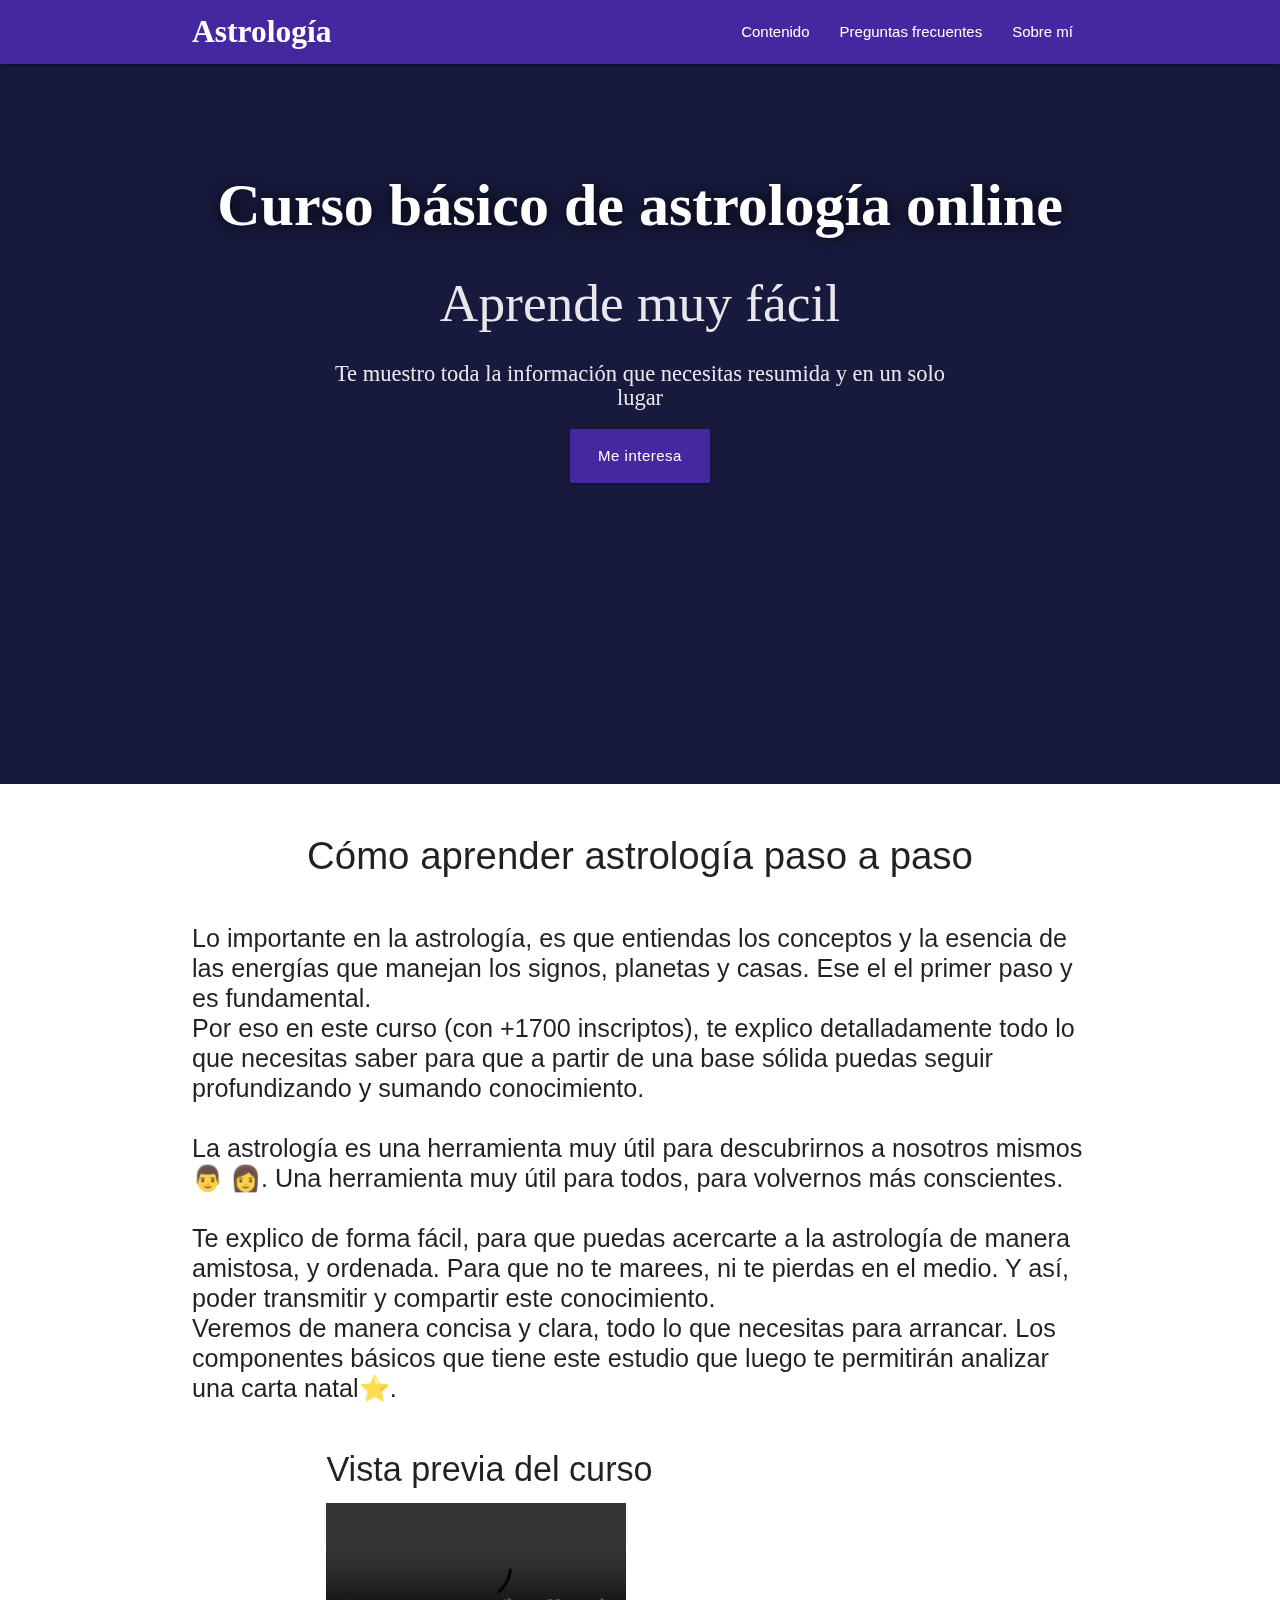
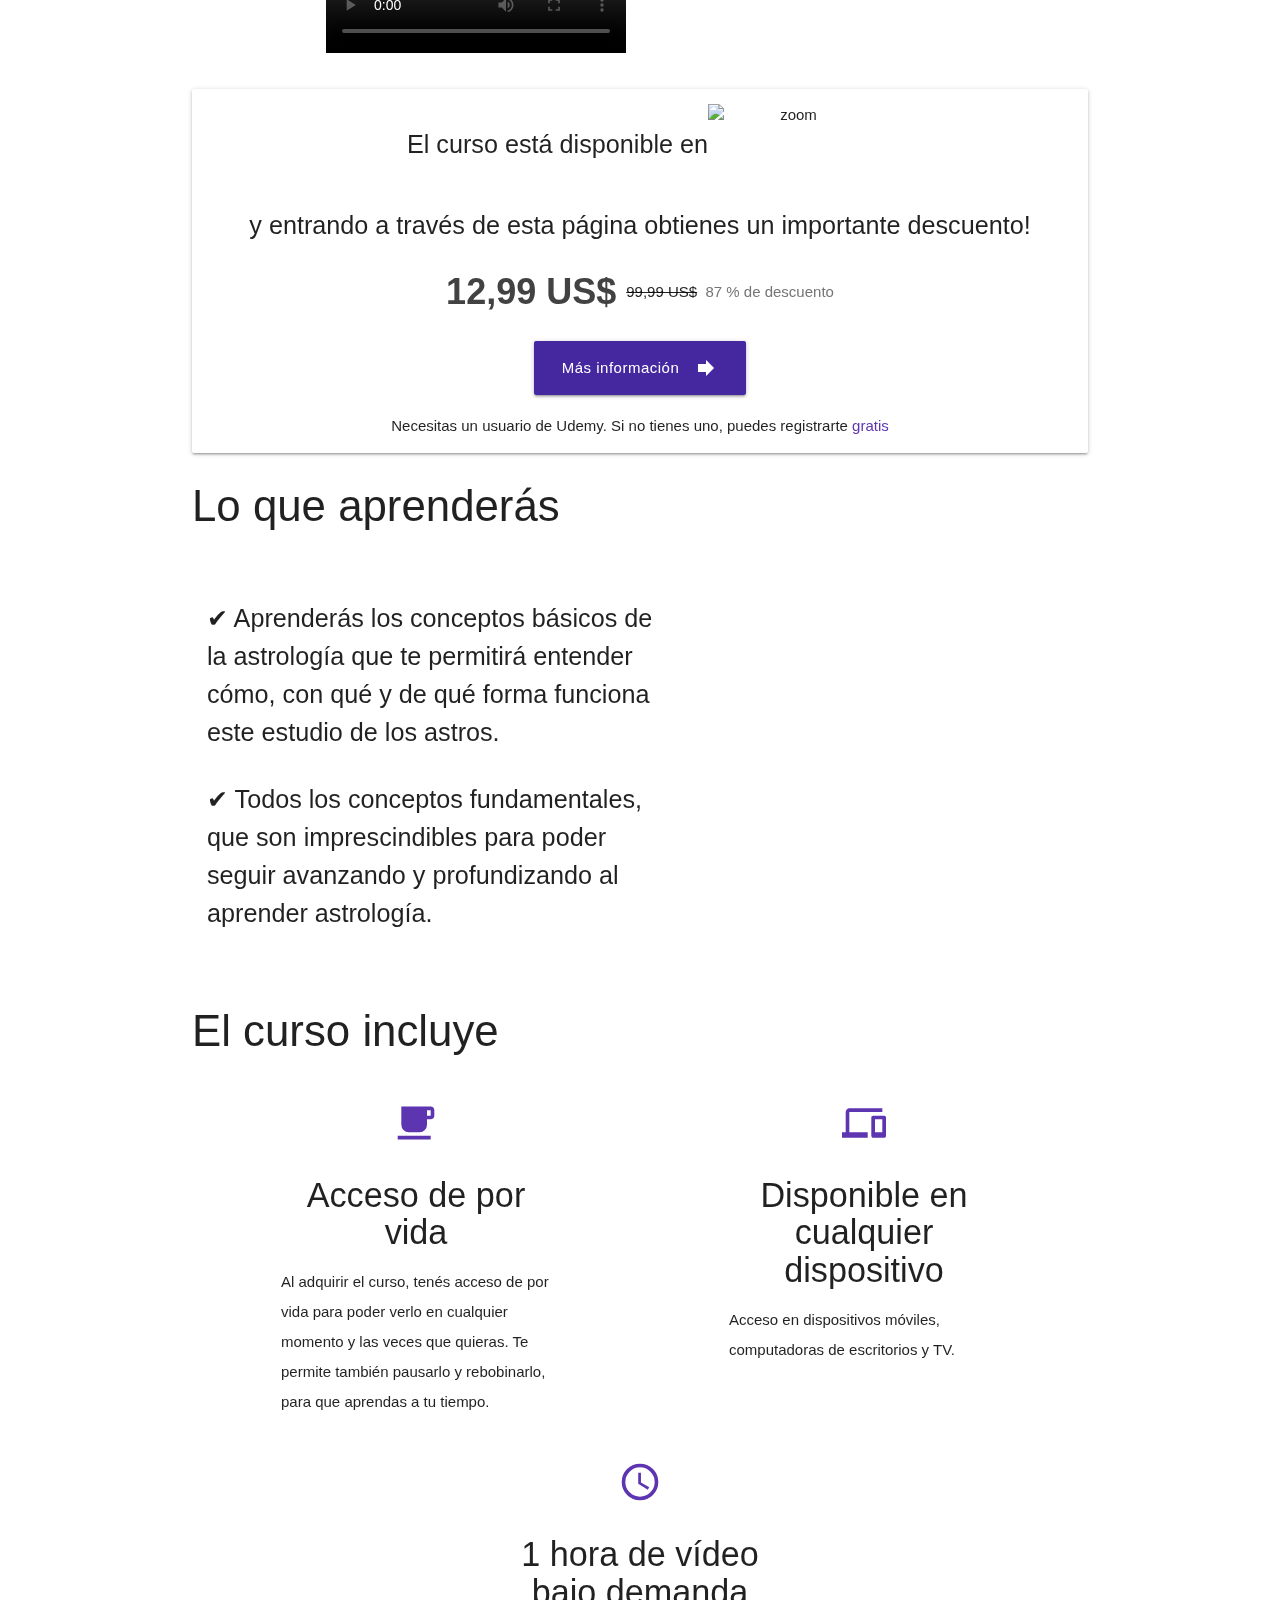
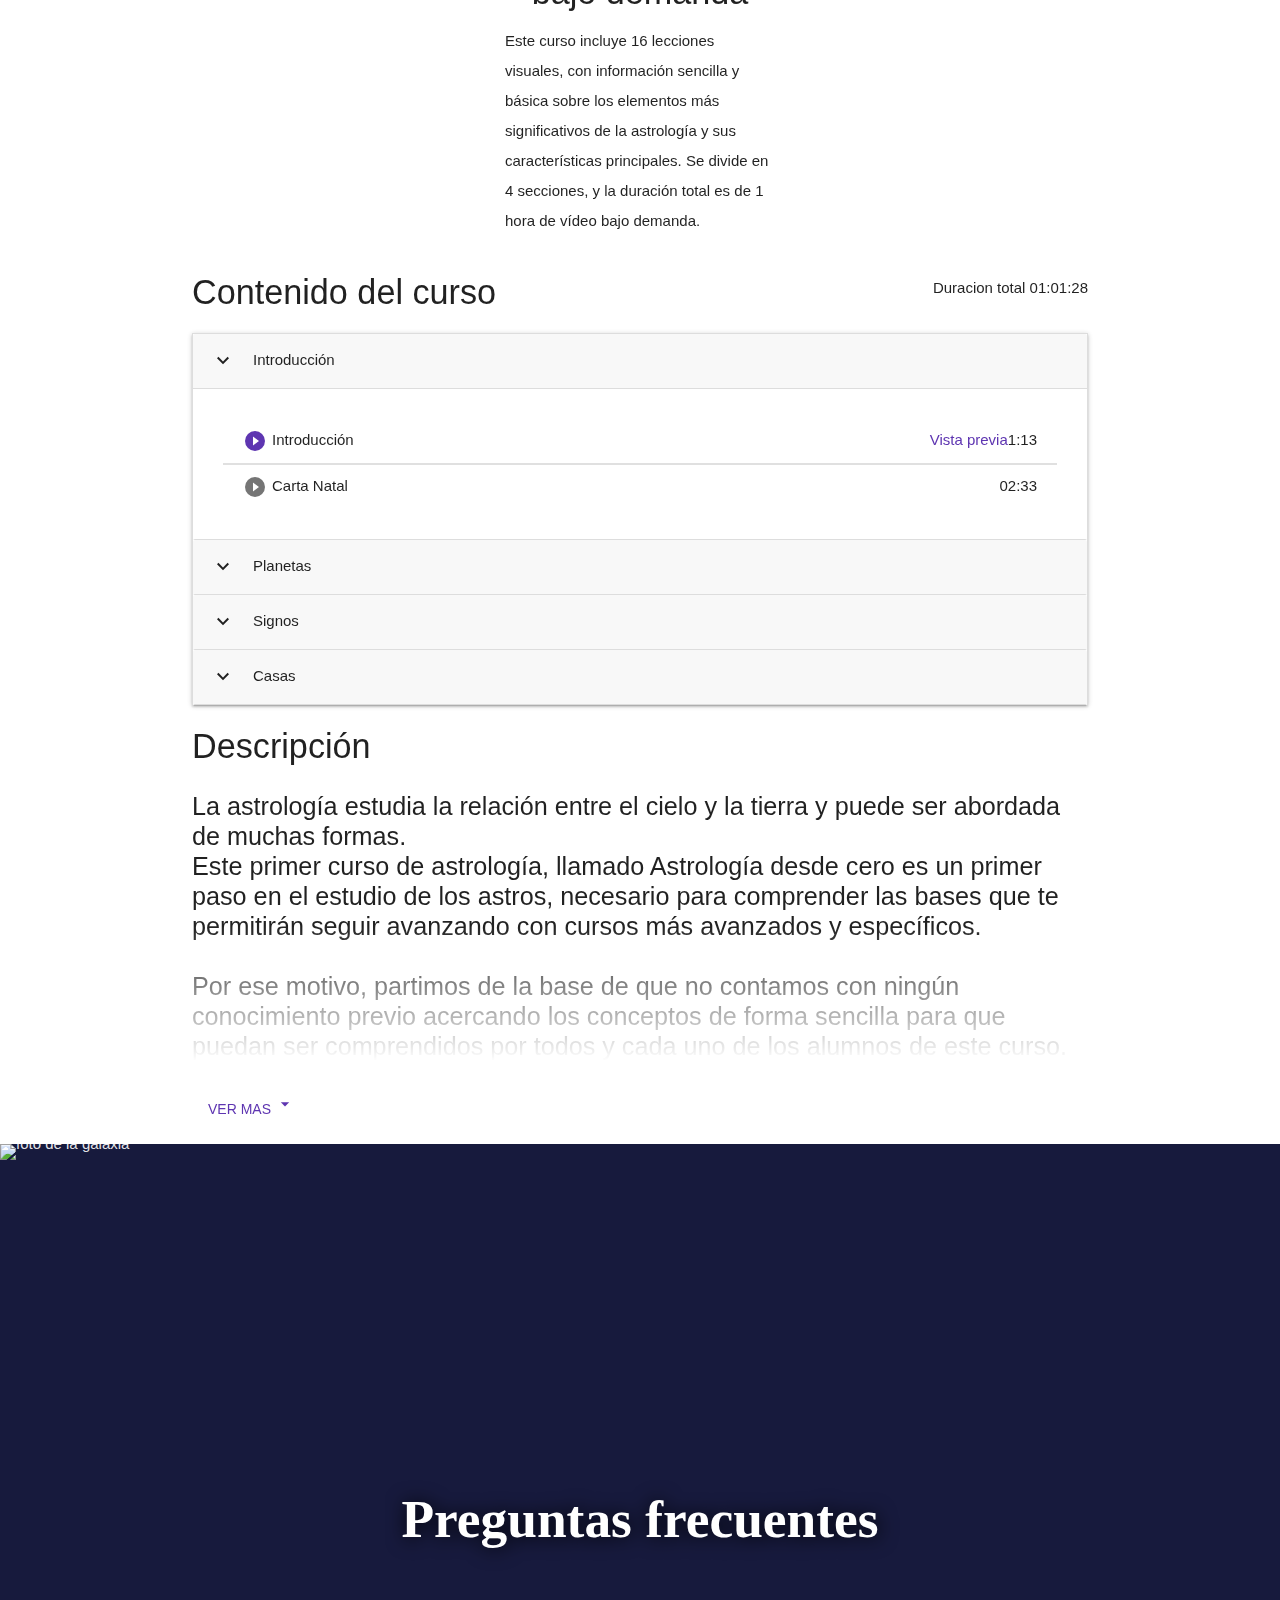
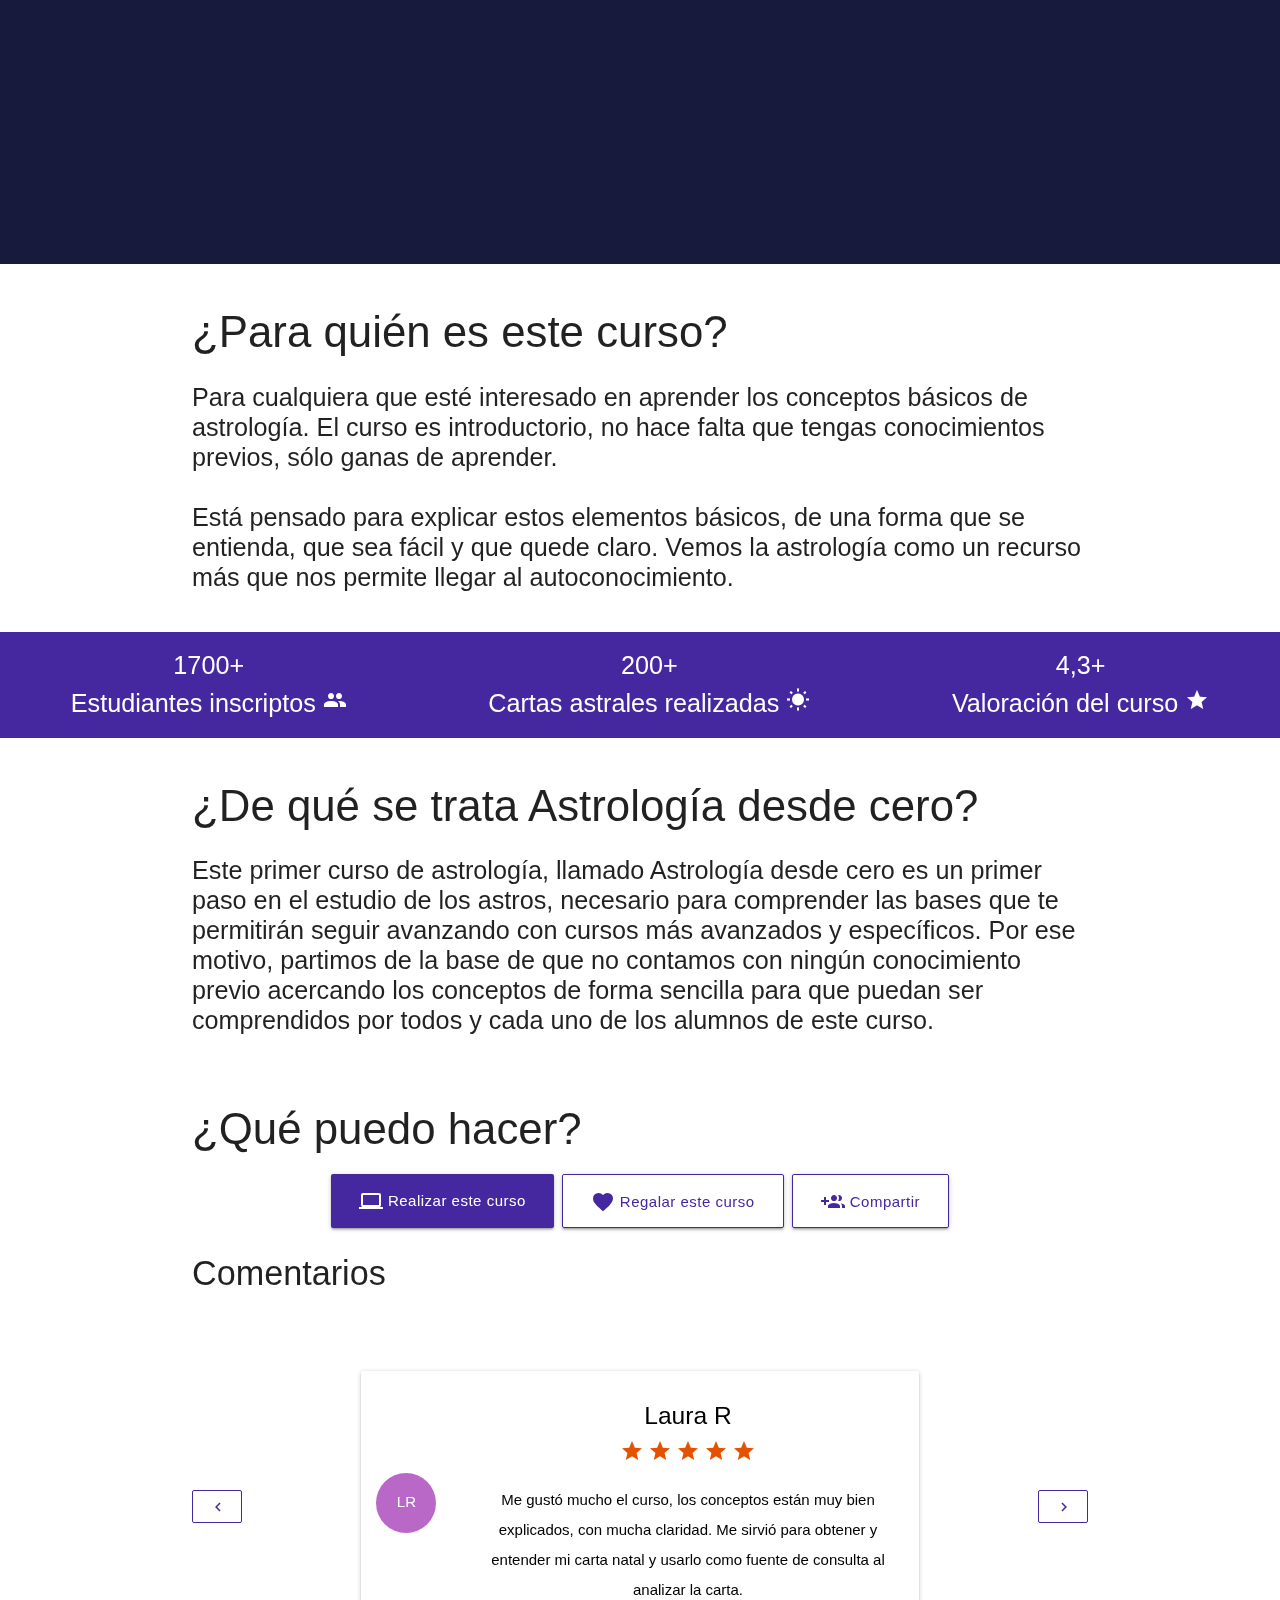
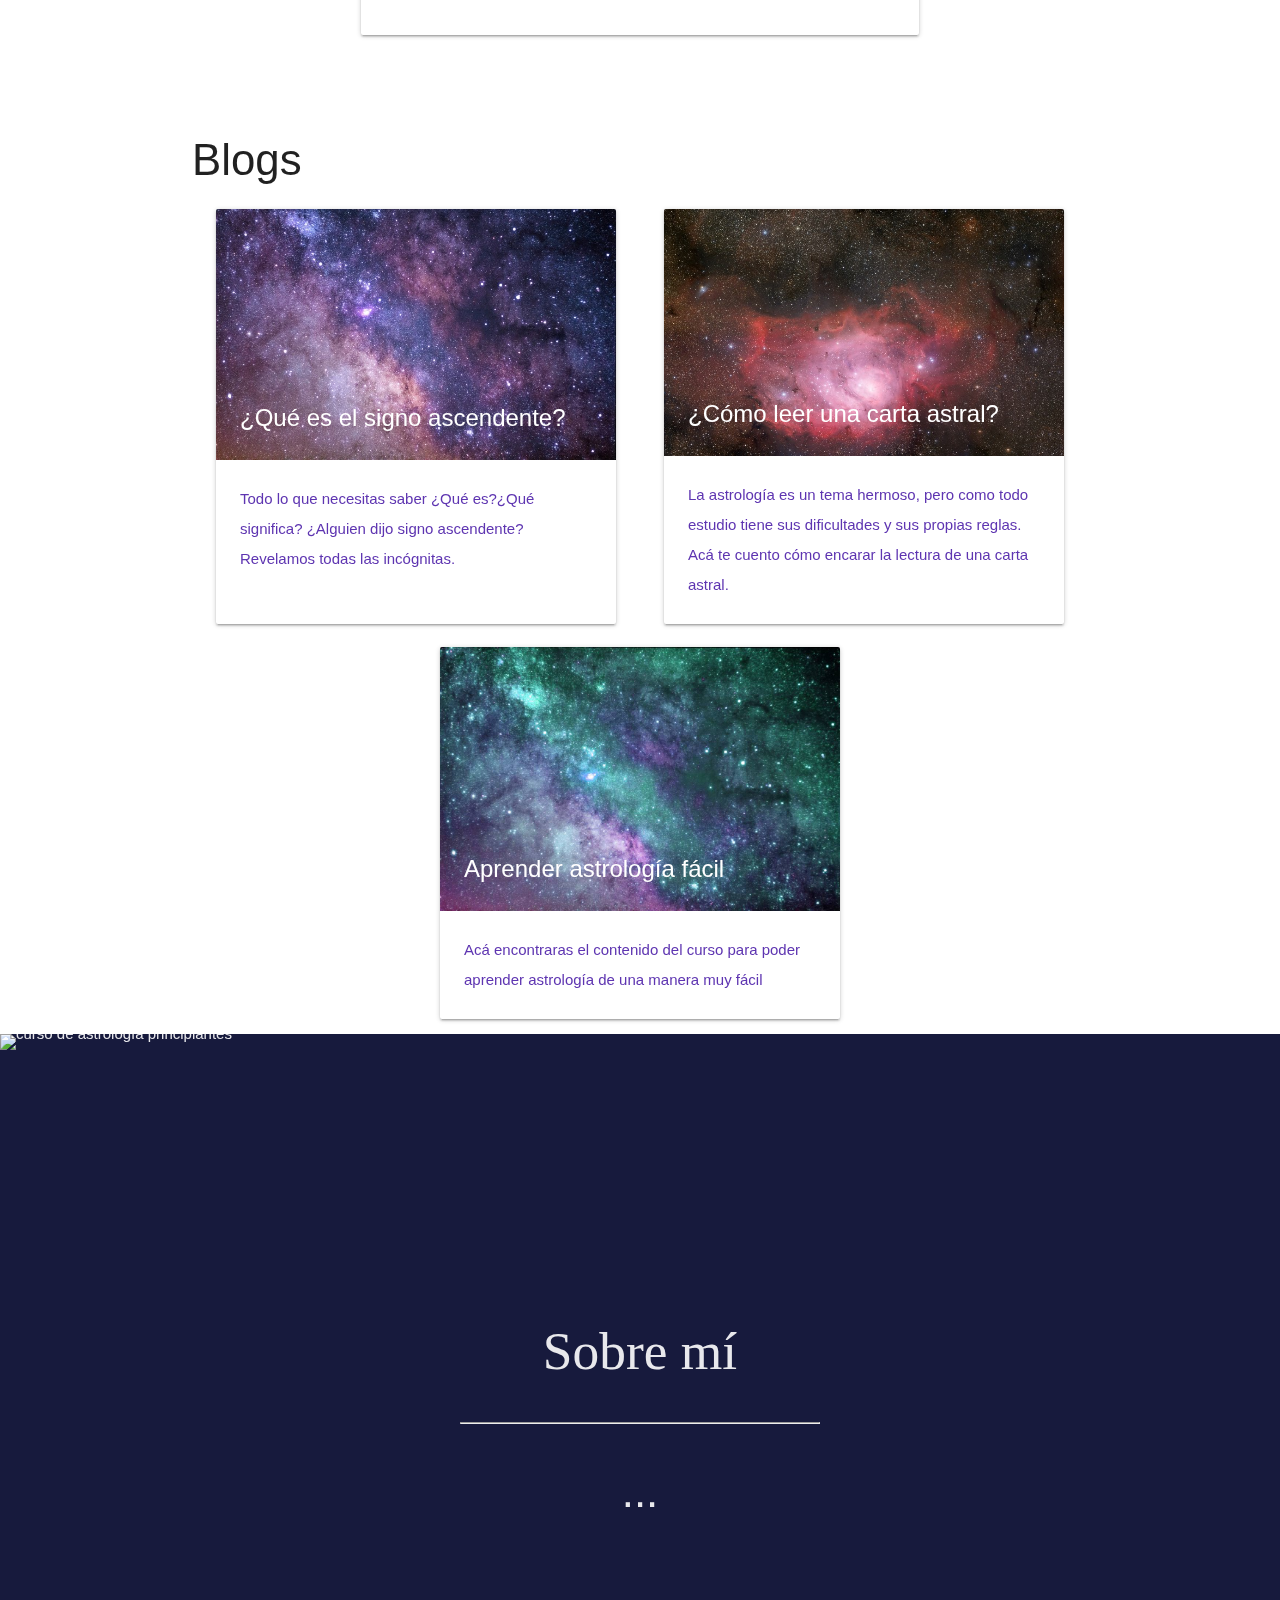
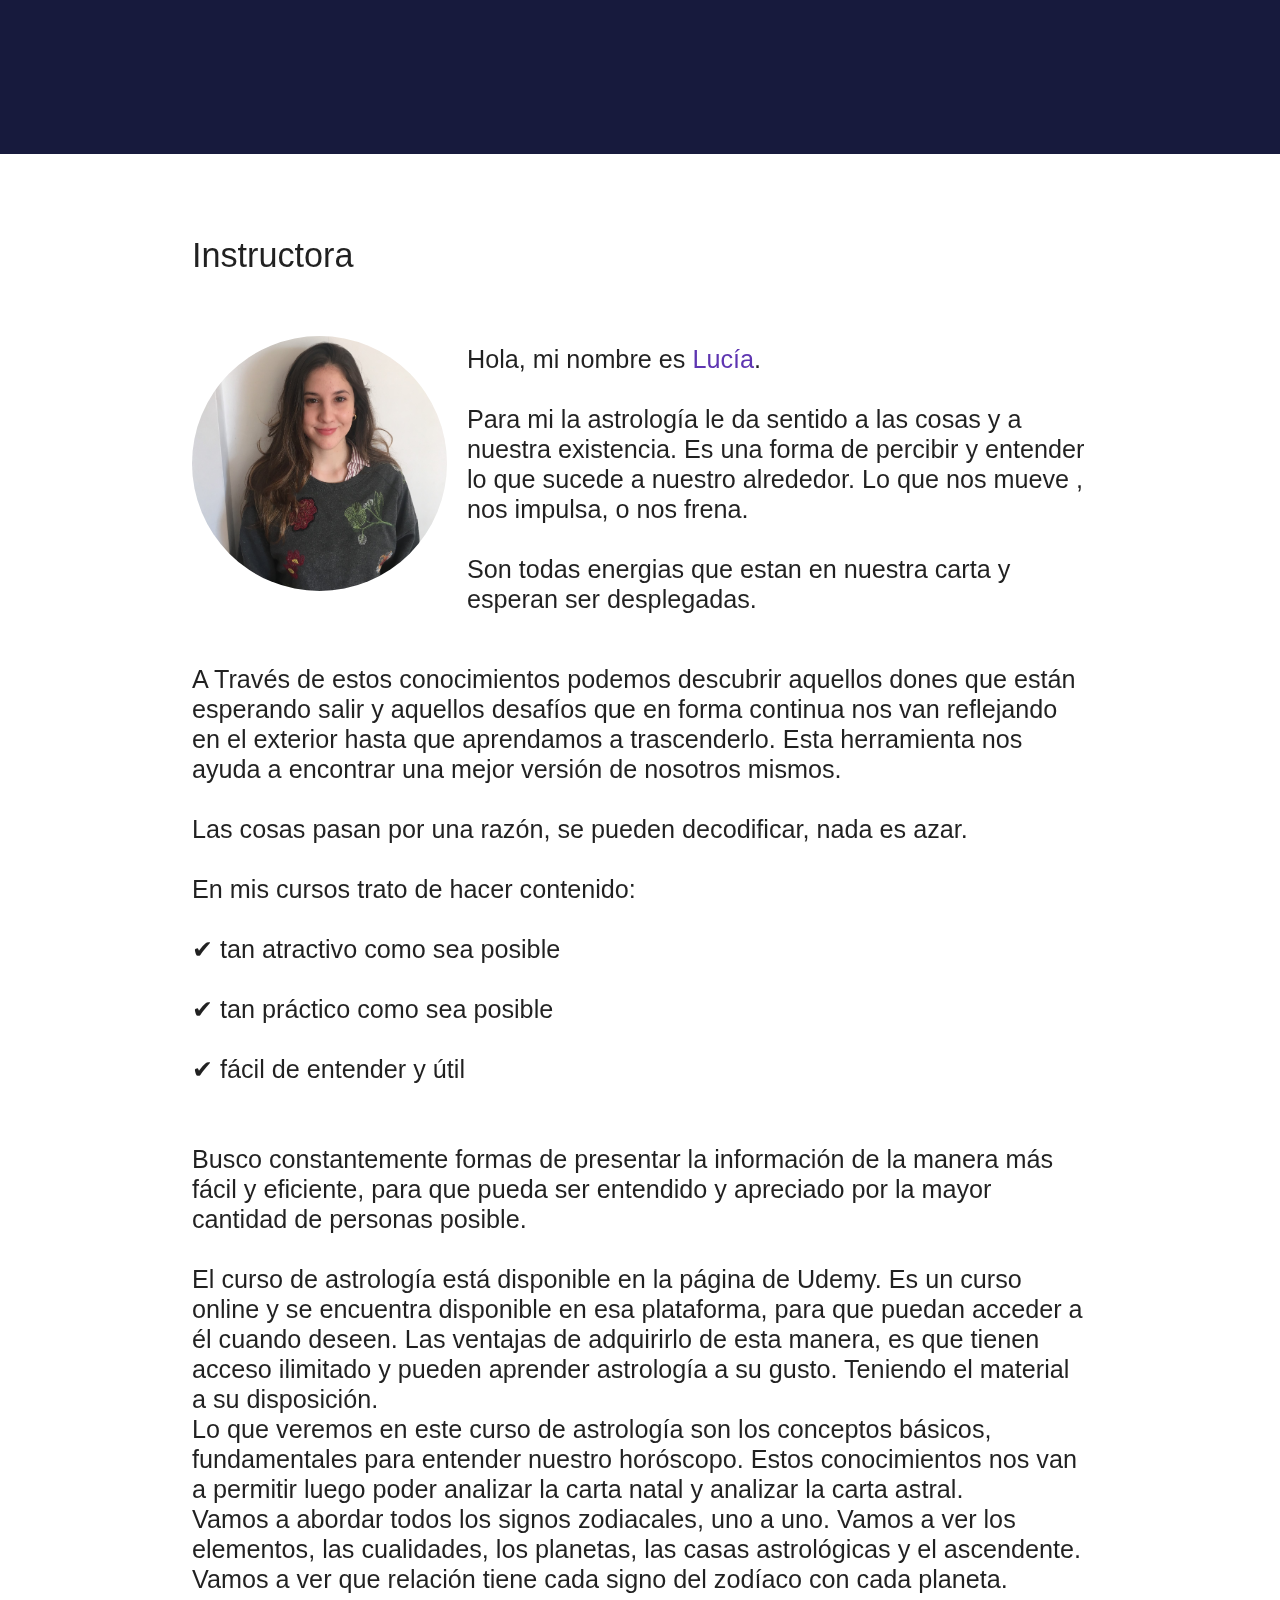
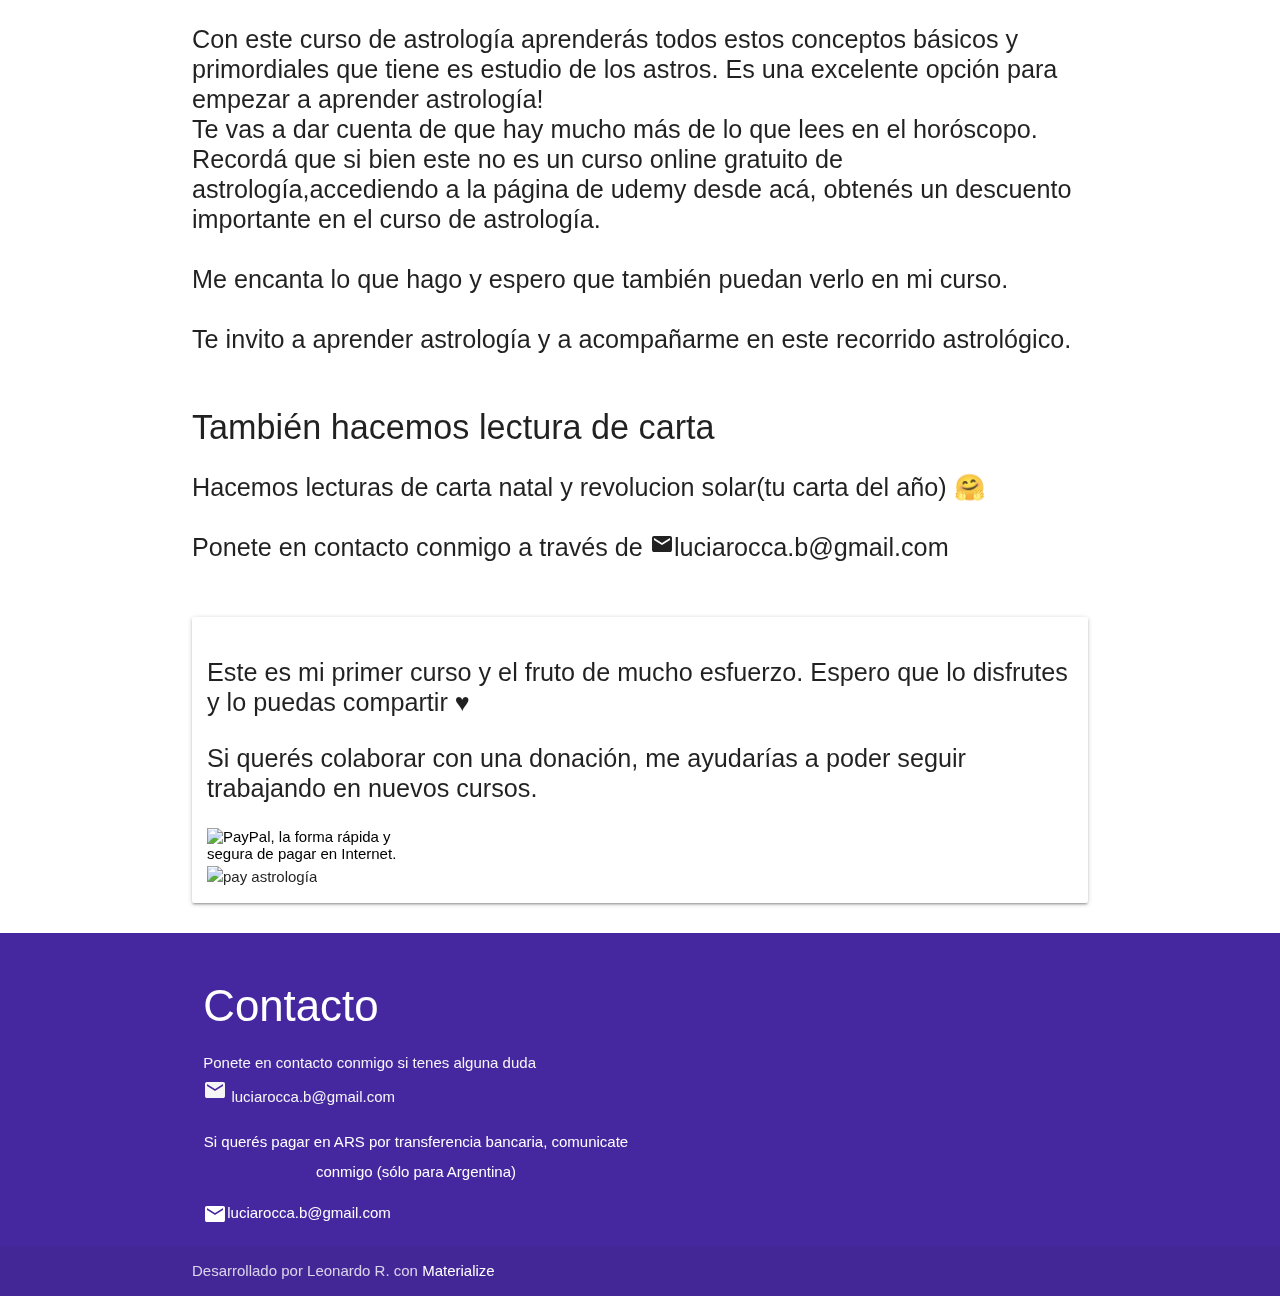
==== index.html @ f99a0d62 "optimization" ====
<!DOCTYPE html>
<html lang="es-ES" id="html">
<head>
  <!-- Global site tag (gtag.js) - Google Analytics -->
<script async src="https://www.googletagmanager.com/gtag/js?id=UA-123383467-2"></script>
<!-- Global site tag (gtag.js) - Google Ads: 595539885 -->
<script async src="https://www.googletagmanager.com/gtag/js?id=AW-595539885"></script>
<!-- Event snippet for Ir a udemy conversion page
In your html page, add the snippet and call gtag_report_conversion when someone clicks on the chosen link or button. -->
<script>
function gtag_report_conversion(url) {
  var callback = function () {
    if (typeof(url) != 'undefined') {
      window.location = url;
    }
  };
  gtag('event', 'conversion', {
      'send_to': 'AW-595539885/K170CJniqewBEK3v_JsC',
      'event_callback': callback
  });
  return false;
}
</script>




<script>
  window.dataLayer = window.dataLayer || [];
  function gtag(){dataLayer.push(arguments);}
  gtag('js', new Date());

  gtag('config', 'AW-595539885');
</script>

<script>
  window.dataLayer = window.dataLayer || [];
  function gtag(){dataLayer.push(arguments);}
  gtag('js', new Date());

  gtag('config', 'UA-123383467-2');
</script>

  <link rel="canonical" href="https://cursos-astrologia.github.io/" />
  <meta http-equiv="Cache-Control" content="max-age=3600">

  <meta http-equiv="Content-Type" content="text/html; charset=UTF-8"/>
  <meta name="viewport" content="width=device-width, initial-scale=1"/>
  <title>Curso astrología online - conceptos basicos de carta natal</title>
  <meta charset="UTF-8">
  <meta name="description" content="Curso online de astrología desde cero. Aprende los conceptos basicos sobre la astrología. Estudia los planetas, signos y como analizar una carta natal">
  <meta name="keywords" content="Curso de astrología online básico, carta astral,signos zodiacales, ascendente,analizar una carta natal,astros ,planetas, aprender astrología , curso online ,conceptos básicos">
  <meta name="author" content="Leonardo Rocca">

  <link rel="icon" href="favico.png" type="image/png" sizes="16x16">
  <meta name="theme-color" content="#5e35b1">

  <meta name="apple-mobile-web-app-capable" content="yes">
  <meta name="apple-mobile-web-app-status-bar-style" content="black">
  <meta name="apple-mobile-web-app-title" content="PWA">
  <link rel="apple-touch-icon" href="images/logo192.png">

  <meta name="msapplication-TileImage" content="images/logo192.png">
  <meta name="msapplication-TileColor" content="#5e35b1">
  <link rel="manifest" href="manifest.json">

  <meta property="og:type" content="article"> 
  <meta property="og:image" content="images/logo192.png"> 
  <meta property="og:title" content="astrología conceptos basicos"> 
  <meta property="og:description" content="astrología desde cero. Curso basico"> 
  <meta property="og:site_name" content="Astrología"> 
  <meta property="og:url" content="https://cursos-astrologia.github.io/"> 
  <meta name="twitter:card" content="astrología"> 
  <meta name="twitter:image" content="images/logo192.png"> 
  <meta name="twitter:title" content="astrología"> 
  <meta name="twitter:description" content="astrología"> 
  
  <link href="css/materialize.min.css" type="text/css" rel="stylesheet" media="screen,projection"/>

  <!-- CSS  
<link href="css/materialize-essentials.css" type="text/css" rel="stylesheet" media="screen,projection"/>
  <link href="https://fonts.googleapis.com/icon?family=Material+Icons" rel="stylesheet">
  <link href="css/materialize.css" type="text/css" rel="stylesheet" media="screen,projection"/>
  <link href="css/style.css" type="text/css" rel="stylesheet" media="screen,projection"/>-->
  <script src="js/modernizer.js"></script>


   <noscript id="all-deferred-styles">
    <link rel="stylesheet" type="text/css" href="https://fonts.googleapis.com/icon?family=Material+Icons"/>
    <link rel="stylesheet" type="text/css" href="css/style.css" media="screen,projection"/>
  </noscript>

  <script type="text/javascript">

    window.onload=()=>{
      M.AutoInit();
      var elem = document.querySelector('.collapsible.expandable');
      var instance = M.Collapsible.init(elem, {
        accordion: false
      });

      $('.pushpin.curso-card').pushpin({offset:50,top:1200/*,bottom:2500*/});
      $('.carousel.carousel-slider').carousel({fullWidth: true,indicators: true});
      setInterval(()=>$('.carousel.carousel-slider.move').carousel("next"),20000)
   

      const link = 'images/background1-small.';
      $('.no-webp .bgimg-1').attr("src", link+"jpg")
      $('.webp .bgimg-1').attr("src", link+"webp")

    }
     

    if ( 'serviceWorker' in navigator) {
      window.addEventListener('load', function () {
        navigator.serviceWorker.register('sw.js').then(function (registration) {
          // Registration was successful
          console.log('ServiceWorker registration successful with scope: ', registration.scope);
        }).catch(function (err) {
          // registration failed :(
          console.log('ServiceWorker registration failed: ', err);
        });
      });
    }

    var loadDeferredStyles = function(id) {
      var addStylesNode = document.getElementById(id);
      var replacement = document.createElement("div");
      replacement.innerHTML = addStylesNode.textContent;
      document.body.appendChild(replacement);
      addStylesNode.parentElement.removeChild(addStylesNode);
    };
    var raf = window.requestAnimationFrame || window.mozRequestAnimationFrame ||
        window.webkitRequestAnimationFrame || window.msRequestAnimationFrame;
    let src = 'all-deferred-styles';
    if (raf) raf(function() { window.setTimeout(loadDeferredStyles(src), 0); });
     else window.addEventListener('load', loadDeferredStyles(src));


    var url_string = window.location.href;
    if (url_string.search("#123")==-1 )
          (function(h,o,t,j,a,r){
        h.hj=h.hj||function(){(h.hj.q=h.hj.q||[]).push(arguments)};
        h._hjSettings={hjid:1946756,hjsv:6};
        a=o.getElementsByTagName('head')[0];
        r=o.createElement('script');r.async=1;
        r.src=t+h._hjSettings.hjid+j+h._hjSettings.hjsv;
        a.appendChild(r);
        })(window,document,'https://static.hotjar.com/c/hotjar-','.js?sv=');

</script>
 

  <style type="text/css">
    .bgimg-1{
      background-color: #171a3d;
    }
   
    .primary-background{
      background-color: #4527a0 !important;
    } 
  </style>

</head>
<body>
  <div class="navbar-fixed">
    <nav class="primary-background " role="navigation">
      <div class="nav-wrapper container ">
        <a id="logo-container" href="#" class="brand-logo  white-text main-text">Astrología</a>
        <ul class="right hide-on-med-and-down">
          <li><a href="#contenido-curso"  class="white-text">Contenido</a></li>
          <li><a href="#curso-requisitos" class="white-text">Preguntas frecuentes</a></li>
          <li><a href="#curso-sobre-mi" class="white-text">Sobre mí</a></li>
        </ul>

        <ul id="nav-mobile" class="sidenav">
          <li><a href="#contenido-curso"  class="primary-text">Contenido</a></li>
          <li><a href="#curso-requisitos" class="primary-text">Preguntas frecuentes</a></li>
          <li><a href="#curso-sobre-mi" class="primary-text">Sobre mí</a></li>
        </ul>
        <a href="#" data-target="nav-mobile" class="sidenav-trigger  white-text"><i class="material-icons">menu</i></a>
      </div>
    </nav>
  </div>

  <div  class="parallax-container-container">
  <div id="index-banner" class="parallax-container">
    <div class="section no-pad-bot">
      <div class="container">
        
        <h1 class="header center white-text text-lighten-4 text-shadow main-text hide-on-large-only main-text-small">Curso básico de astrología online</h1>
        <h1 class="header center white-text text-lighten-4 text-shadow main-text hide-on-med-and-down main-text-big">Curso básico de astrología online</h1>
        <h2 class="center hide-on-small-only monserrat">Aprende muy fácil</h2>
        <h3 class="center title-description ">Te muestro toda la información que necesitas resumida y en un solo lugar</h3>
        <div class="row center">
          <a href="#info-curso" id="download-button" class="btn-large waves-effect waves-light primary-background start-btn go-to-course">Me interesa</a>
        </div>
        <br><br>

      </div>
    </div>
    <div class="parallax image-background " >
      <img alt="astro" src="[data-uri]" class="bgimg-1" style="filter: blur(2px);" >
      </div>
  </div>
  </div>

  <div class="container" id="info-curso">
    <div class="section" >
      <div class="flex">

        <h2 class="center  second-main-text"><i class="mdi-content-send "></i>Cómo aprender astrología paso a paso</h2>
        <p class="left-align light flow-text real-text">Lo importante en la astrología, es que entiendas los conceptos y la esencia de las energías que manejan los <strong>signos, planetas y casas</strong>. Ese el el primer paso y es fundamental.
        Por eso en este curso (con <strong>+1700 inscriptos</strong>), te explico detalladamente todo lo que necesitas saber para que a partir de una base sólida puedas seguir profundizando y sumando conocimiento. 
        
        La astrología es una herramienta muy útil para <strong>descubrirnos a nosotros mismos</strong>👨 👩. Una herramienta muy útil para todos, para volvernos más conscientes. 
        
        Te explico de <strong>forma fácil</strong>, para que puedas acercarte a la astrología de manera amistosa, y ordenada. Para que no te marees, ni te pierdas en el medio. Y así, poder transmitir y compartir este conocimiento. 
        Veremos de manera<strong> concisa y clara</strong>, todo lo que necesitas para arrancar. Los componentes básicos que tiene este estudio que luego te permitirán analizar una carta natal⭐.
        </p>
    </div>


      <div class="container" id="promo-video">
        <h4>Vista previa del curso</h4>
        <video class="responsive-video" controls>
          <source src="videos/videopromo.mp4" type="video/mp4">
        </video>
    </div>
    <br/>


        <div class="row center card pad-rem-1" >
          <div class="flex">
            <p class="left-align light flow-text">
              El curso está disponible en</p><img style="width: 165px;" src="images/udemy-logo.png" alt="zoom" title="udemy" class="go-to-course" /><p class="left-align light flow-text">y entrando a través de esta página obtienes un <strong>importante descuento!</strong>
            </p>
          </div>
          <div class="flex">

            <div class="price-text-container" data-purpose="price-text-container">
              <div class="course-price-text grey-text text-darken-3 truncate" data-purpose="course-price-text">

              </div>
              <div class="original-price-container" data-purpose="original-price-container">
                <div data-purpose="course-old-price-text">
                  
                </div>
              </div>
              <div class="price-text--lightest grey-text text-darken-1" data-purpose="discount-percentage"></div>
            </div>
          </div>

          <div class="row center"  id="contenido-curso">
            <br/>
            <a href="#curso-progreso-register" id="go-to-course" class="btn-large waves-effect waves-light primary-background go-to-course">
            Más información
            <i class="material-icons right">forward</i></a>
          </div>

          <div>Necesitas un usuario de Udemy. Si no tienes uno, puedes registrarte <a href="#curso-progreso-register" class="primary-text go-to-course">gratis</a> </div>
        </div>

          <h3> Lo que aprenderás</h3>
          <br>
          <ul class="flex flex-space-between">
            <li class="flow-text max-width-500 pad-rem-1">
              ✔ Aprenderás los conceptos básicos de la astrología que te permitirá entender cómo, con qué y de qué forma funciona este estudio de los astros.            
            </li>
            <li class="flow-text max-width-500 pad-rem-1">✔ Todos los conceptos fundamentales, que son imprescindibles para poder seguir avanzando y profundizando al aprender astrología.
            </li>
       


    </div>
  </div>
      
  <!--
  <div class="coupon grey lighten-5 z-depth-1 curso-card pushpin flex  scale-transition scale-in hide-on-small-only" >
     <ul class="collapsible " style="margin: 0">
      <li class="active">
         <div class="collapsible-header row-striped"> <h5 class="center">Curso de astrología desde cero</h5> </div>
        <div class="collapsible-body">


    <img src="images/curso.jpg" style="width:150px;" alt="foto del curso" class=" responsive-img hide-on-med-and-down">
    <div class="divider"></div>
    El curso está disponible en Udemy<img style="width: 25px;" src="images/udemy.svg" alt="zoom" title="zoom"/>
    <div class="price-text-container" data-purpose="price-text-container">
      <div class="course-price-text grey-text text-darken-3 truncate" data-purpose="course-price-text">
        <span>
          <span>9,99&nbsp;US$</span>
        </span>
      </div>
      <div class="original-price-container" data-purpose="original-price-container">
        <div data-purpose="course-old-price-text">
          <span><s><span>90,99&nbsp;US$</span></s></span>
        </div>
      </div>
      <div class="price-text--lightest grey-text text-darken-1" data-purpose="discount-percentage"><span>90 % de descuento</span></div>
    </div>
    <div >
      <a href="#curso-progreso" id="download-button" class="btn-large waves-effect waves-light primary-background ">Ir al curso</a>
      <br/>
      <span class="black-text">Este curso incluye:</span>    </div>
    <div class="divider"></div>
    <ul class="collection-no">
      <li class="collection-item flex-start"><i class="material-icons">access_time</i>2,5 horas de vídeo bajo demanda</li>
      <li class="collection-item flex-start"><i class="material-icons">folder</i>1 artículo descargable</li>
      <li class="collection-item flex-start"><i class="material-icons">local_cafe</i>Acceso de por vida</li>
      <li class="collection-item flex-start"><i class="material-icons">laptop</i>Acceso en dispositivos móviles y TV</li>
      <li class="collection-item flex-start"><i class="material-icons">done</i>Certificado de finalización</li>
    </ul>
 
      </div>
      </li>
    </ul>
  </div>
 -->


  <div class="fixed-action-btn hide-on-large-only flex flex-no-wrap card btn-large white right-bottom-0 flex-align-center ">

    <div class=" flex-column price-text-container-min" data-purpose="price-text-container">
        <div class="course-price-text grey-text text-darken-3 truncate" data-purpose="course-price-text" style="font-size:1.4rem">
          
        </div>
        <div class="original-price-container grey-text" data-purpose="course-old-price-text" style="font-size:0.9rem">
       
        </div>

      </div>

    <a href="#curso-pro" id="go-to-course-float-cupon" class="flex-grow-1 buy-now-fixed-button btn-large waves-effect waves-light primary-background buy-to-course "  title="ir al curso online de astrología">
    Comprar ahora</a>
  </div>
 <!-- /////////////////CUPON FLOTANTE //////////////// -->

  <div class="coupon-no grey lighten-5 z-depth-1 curso-card pushpin flex  scale-transition scale-in hide-on-small-only">
     <ul class="collapsible " style="margin: 0;">
      <li class="active">
        <div class="collapsible-header row-striped"> <h4 class="center">Astrología desde cero</h4> </div>
        <div class="collapsible-body pad-rem-1" style="padding: 1rem;">

          <div class="price-text-container" data-purpose="price-text-container">
            <div class="course-price-text grey-text text-darken-3 truncate" data-purpose="course-price-text">
            </div>
            <div class="original-price-container" data-purpose="original-price-container">
              <div data-purpose="course-old-price-text"></div>
            </div>
            <div class="price-text--lightest grey-text text-darken-1" data-purpose="discount-percentage"></div>
          </div>
          <div >
            <a href="#curso-progreso-register" id="go-to-course-button-cupon" class="btn-large waves-effect waves-light primary-background go-to-course">Ir al curso</a>
            <br/>
          </div>
        </div>
      </li>
    </ul>
  </div>






  <div class="container">
    <h3>El curso incluye</h3>

    <div class="flex flex-space-arround">
      <div class="icon-block">
          <h3 class="center primary-text "><i class="material-icons">local_cafe</i></h3>
          <h4 class="center">Acceso de por vida</h5>

          <p class="light">Al adquirir el curso, tenés acceso de por vida para poder verlo en cualquier momento y las veces que quieras. Te permite también pausarlo y rebobinarlo, para que aprendas a tu tiempo.</p>
      </div>
      <div class="icon-block">
          <h3 class="center  primary-text"><i class="material-icons">devices</i></h3>
          <h4 class="center">Disponible en cualquier dispositivo</h5>

          <p class="light">Acceso en dispositivos móviles, computadoras de escritorios y TV.</p>
      </div>

      <div class="icon-block">
        <h3 class="center  primary-text"><i class="material-icons">access_time</i></h3>
        <h4 class="center">1 hora de vídeo bajo demanda</h5>

        <p class="light">Este curso incluye 16 lecciones visuales, con información sencilla y básica sobre los elementos más significativos de la astrología y sus características principales. 
        Se divide en 4 secciones, y la duración total es de 1 hora de vídeo bajo demanda.
        </p>
      </div>
    </div>



    <div class="flex flex-align-center flex-space-between"><h4>Contenido del curso</h4> Duracion total 01:01:28 </div>

    <ul id="contenido-collapsable" class="collapsible expandable">
      <!--   Inserted by script   -->
    </ul>

      <h4>Descripción</h4>
      <p class="left-align light flow-text show-more--container real-text">La astrología estudia la relación entre el cielo y la tierra y puede ser abordada de muchas formas.
        Este primer curso de astrología, llamado Astrología desde cero es un <strong>primer paso</strong> en el estudio de los astros, necesario para comprender las bases que te permitirán seguir avanzando con cursos más avanzados y específicos.
        
        Por ese motivo, partimos de la base de que no contamos con <strong> ningún conocimiento previo</strong>  acercando los conceptos de forma sencilla para que puedan ser comprendidos por todos y cada uno de los alumnos de este curso.</p>
        <a id="show-more-btn-"  class="waves-effect btn-flat primary-text "><strong> Ver mas</strong> 
          <i class="large material-icons">arrow_drop_down</i>
        </a>

      <div class="left-align light flow-text scale-transition scale-in">
        <p class="more-text flow-text real-text">Con solo conocer el lugar, fecha y hora de nacimiento, vas a poder obtener un montón de información acerca de vos mismo.
        Este curso está dirigido a todos aquellos que quieran comenzar a aprender astrología y <strong> su influencia en nuestra vida</strong>.
        
        Vamos a ver paso a paso los elementos de una carta natal y cómo interpretarlos. Aprenderemos acerca de la energía de los planetas, los signos zodiacales, sus cualidades y elementos y las casas astrológicas.

        Comprenderás qué es el ascendente en una carta natal y porqué es uno de los 3 aspectos mas importantes.
        
        El curso está dividido en 15 lecciones visuales, con <strong>información sencilla y básica</strong> sobre los elementos mas significativos de la astrología y sus características principales.
        
        Comenzamos definiendo qué es la astrología y como funciona, para luego analizar en detalle cada uno de sus componentes. Desde los planetas y las luminarias, pasando por la carta natal y los signos zodiacales, hasta las casas angulares y el ascendente.
        
        La terminología utilizada es clara y evitamos usar términos técnicos de difícil comprensión.
        
        Gracias por interesarte en este curso y espero que cumpla con todas tus expectativas ♥
      </p>
    </div>
    <a id="show-less-btn-"  class="waves-effect btn-flat primary-text more-text"><strong> Ver menos</strong> 
      <i class="large material-icons">arrow_drop_up</i>
    </a>
    <br/>
  </div>

<!-- 
 
  -->

  <div class="parallax-container valign-wrapper" id="curso-requisitos">
    <div class="section no-pad-bot">
      <h2 class="header center white-text text-lighten-4 text-shadow light main-text">Preguntas frecuentes</h2>

    </div>
    <div class="parallax"><img alt="foto de la galaxia" src="" class="bgimg-1" ></div>
  </div>






  <div class="container">

    <div class="section flow-text-no requirements__list">
   
      <h3>¿Para quién es este curso?</h3>
      <p class="flow-text real-text light  ">Para cualquiera que esté interesado en aprender los <strong>conceptos básicos</strong> de astrología. El curso es <strong>introductorio</strong>, no hace falta que tengas conocimientos previos, sólo ganas de aprender. 
        
        Está pensado para explicar estos elementos básicos, de una forma que se entienda, que sea fácil y que quede claro. Vemos la astrología como un recurso más que nos permite llegar al <strong>autoconocimiento</strong>.
      </p>
    </div>
  </div>

  <div class="primary-background white-text w3-padding-16   flex flex-space-arround">
    <div class="flow-text max-width-500 pad-rem-1 section center">
      <span class="large ">1700+</span><br>
      Estudiantes inscriptos

      <i class=" material-icons">people</i>
    </div>
    <div class="flow-text max-width-500 pad-rem-1 section center">
      <span class="large">200+</span><br>
      Cartas astrales realizadas
      <i class=" material-icons">wb_sunny</i>
    </div>
    <div class="flow-text max-width-500 pad-rem-1 section center">
      <span class="large">4,3+</span><br>
      Valoración del curso
      <i class=" material-icons">star</i>
    </div>
  </div>



  <div class="container">

    <div class="section flow-text-no requirements__list">

      <h3>¿De qué se trata Astrología desde cero?</h3>
      <p class="left-align light flow-text">
        Este primer curso de astrología, llamado Astrología desde cero es un <strong>primer paso</strong> en el estudio de los astros, necesario para comprender las bases que te permitirán seguir avanzando con cursos más avanzados y específicos.
        Por ese motivo, partimos de la base de que no contamos con <strong> ningún conocimiento previo</strong>  acercando los conceptos de forma sencilla para que puedan ser comprendidos por todos y cada uno de los alumnos de este curso.
      </p>


  </div>    

    <h3 class="collection-header">¿Qué puedo hacer?</h3>
    <ul class=" flex">
      <li class="collection-item margin-sm ">
        <a href="#" id="do-do-course-button-cupon" class="btn-large waves-effect waves-light primary-background buy-to-course flex"><i class="material-icons padding-right-5">laptop</i> Realizar este curso</a>
        </li>
      <li class="collection-item margin-sm">
        <a href="#" id="give-course-button-cupon" class="btn-large waves-effect waves-light primary-background-outlined gift-to-course flex"><i class="material-icons padding-right-5 ">favorite</i> Regalar este curso</a>
        </li>
      <li class="collection-item margin-sm">
       <a href="#" id="share-course-button-cupon" class="btn-large waves-effect waves-light primary-background-outlined go-to-course flex"><i class="material-icons padding-right-5">group_add</i> Compartir</a>
     </li>
    </ul>


  

      <h4>Comentarios</h4>
      <div  id="comments-container-wrapper" class="flex flex-align-center flex-no-wrap" >
        <a id="prevCom" class="btn-flat btn-small waves-effect waves-light primary-background-outlined "><i class="material-icons">chevron_left</i></a>
       
        <div  id="comments-container" class="carousel carousel-slider move" >
         
       </div>
        <a id="nextCom" class="btn-flat btn-small waves-effect waves-light primary-background-outlined"><i class="material-icons">chevron_right</i></a>

      </div>


      <h3>Blogs</h3>

    <div class="flex flex-space-arround" id="blogs-container">

    </div>


  </div>
 
  <div class="parallax-container valign-wrapper"  id="curso-sobre-mi">
    <div class="section-no no-pad-bot" style="width: 100%;">
      <div class="container">
        <div class="row center">
          <h2 class=" header col s12 light main-text"><strong>Sobre mí</strong></h2>
        </div>
        <div class="row center">
          <hr>
          <p></p><h3 id="comming-soon-time" class="header col s12 light">...</h3>
        </div>
      </div>
    </div>
    <div class="parallax" style="filter: blur(0px);"><img alt="curso de astrología principiantes" src="" class="bgimg-1" ></div>
  </div>

  <div class="container">
    <div class="section">

     
        <br />
        <br />


      <h4>Instructora</h4>
      
      <div class=" flex flex-space-between flex-no-wrap flex-align-center">
        <img alt="astrologa" src="images/profile-o.JPG" class="profile-img circle hide-on-small-only">
        <p class="left-align light flow-text real-text">
        Hola, mi nombre es <span class="primary-text">Lucía</span>.

        Para mi  <strong>la astrología le da sentido a las cosas</strong> y a nuestra existencia. Es una forma de percibir y entender lo que sucede a nuestro alrededor. Lo que nos mueve , nos impulsa, o nos frena.

        Son todas energias que estan en nuestra carta y esperan ser desplegadas.
        </p>
      </div>
        <p class="left-align light flow-text real-text">A Través de estos conocimientos podemos descubrir aquellos <strong>dones</strong> que están esperando salir y aquellos <strong>desafíos</strong> que en forma continua nos van reflejando en el exterior hasta que aprendamos a trascenderlo. Esta herramienta nos ayuda a encontrar  una mejor versión de nosotros mismos.

        Las cosas pasan por una razón, se pueden decodificar, nada es azar.

        En mis cursos trato de hacer contenido: 

✔ tan <strong>atractivo</strong> como sea posible

✔ tan <strong>práctico</strong> como sea posible

✔ <strong>fácil</strong> de entender y útil


Busco constantemente formas de presentar la información de la manera más fácil y eficiente, para que pueda ser entendido y apreciado por la mayor cantidad de personas posible.

El curso de astrología está disponible en la página de Udemy. Es un curso online y se encuentra disponible en esa plataforma, para que puedan acceder a él cuando deseen. Las ventajas de adquirirlo de esta manera, es que tienen acceso ilimitado y pueden aprender astrología a su gusto. Teniendo el material a su disposición.
Lo que veremos en este curso de astrología son los conceptos básicos, fundamentales para entender nuestro horóscopo. Estos conocimientos nos van a permitir luego poder analizar la carta natal y analizar la carta astral.
Vamos a abordar todos los signos zodiacales, uno a uno. Vamos a ver los elementos, las cualidades, los planetas, las casas astrológicas y el ascendente.
Vamos a ver que relación tiene cada signo del zodíaco con cada planeta.

Con este curso de astrología aprenderás todos estos conceptos básicos y primordiales que tiene es estudio de los astros. Es una excelente opción para empezar a aprender astrología!
Te vas a dar cuenta de que hay mucho más de lo que lees en el horóscopo. Recordá que si bien este no es un curso online gratuito de astrología,accediendo a la página de udemy desde acá, obtenés un descuento importante en el curso de astrología.

Me encanta lo que hago y espero que también puedan verlo en mi curso.

Te invito a aprender astrología y a acompañarme  en este recorrido astrológico.

      </p>
          <h4 >También hacemos lectura de carta</h4>
      <p class="left-align light flow-text real-text">Hacemos lecturas de carta natal y revolucion solar(tu carta del año) 🤗

        Ponete en contacto conmigo a través de <i class="material-icons">mail</i><strong>luciarocca.b@gmail.com</strong> 

      </p>


      <!--
         <h4>Previsualización</h4>
      <div class="carousel carousel-slider" >
        <a class="carousel-item" href="#one!">  <img alt="qué es la astrología" src="images/CURSO1.jpg"></a>
        <a class="carousel-item" href="#two!">  <img alt="como calcular mi carta natal" src="images/CURSO2.png"></a>
        <a class="carousel-item" href="#three!"><img alt="qué es el ascendente" src="images/CURSO3.png"></a>
        <a class="carousel-item" href="#four!"> <img alt="qué es la carta natal" src="images/CURSO4.png"></a>
      </div>
      -->


      <div class="card pad-rem-1">

      <p class="left-align light flow-text">Este es mi primer curso y el fruto de mucho esfuerzo. Espero que lo disfrutes y lo puedas compartir ♥ 
      </p>
        <p class="left-align light flow-text">
        Si querés colaborar con una donación, me ayudarías a poder seguir trabajando en nuevos cursos.
        </p>    

        <form action="https://www.paypal.com/cgi-bin/webscr" method="post" target="_top" style="width: 22%;">
        <input type="hidden" name="cmd" value="_s-xclick">
        <input type="hidden" name="hosted_button_id" value="A28QQ69WMKV7Y">
        <input type="image" src="https://www.paypalobjects.com/es_ES/ES/i/btn/btn_buynowCC_LG.gif" border="0" name="submit" alt="PayPal, la forma rápida y segura de pagar en Internet.">
        <img alt="pay astrología" border="0" src="https://www.paypalobjects.com/es_XC/i/scr/pixel.gif" width="1" height="1">
        </form>

      </div>



    </div>
  </div>

  <footer class="page-footer primary-background">
    <div class="container">
      <div class="row">
        <div class="col l6 s12">
          <h3 class="white-text">Contacto</h3>
          <p class="grey-text text-lighten-4">Ponete en contacto conmigo si tenes alguna duda
              <br />
            <i class="material-icons">mail</i> luciarocca.b@gmail.com
        </p>



          <p class="center">
           Si querés pagar en ARS por transferencia bancaria, comunicate conmigo (sólo para Argentina)
          </p>
           <span class="flex flex-start"><i class="material-icons">mail</i> <div>luciarocca.b@gmail.com</div></span>

          

        </div>
       <!--  <div class="col l3 s12">
          <h5 class="white-text">Settings</h5>
          <ul>
            <li><a class="white-text" href="#!">Link 1</a></li>
          </ul>
        </div>
        <div class="col l3 s12">
          <h5 class="white-text">Connect</h5>
          <ul>
            <li><a class="white-text" href="#!">Link 1</a></li>
          </ul>
        </div>
        -->
      </div>

    </div>
    <div class="footer-copyright">
      <div class="container">
      Desarrollado por Leonardo R. con <a class="white-text " href="http://materializecss.com">Materialize</a>
      </div>
    </div>
  </footer>


  <!--  Scripts-->
  <script src="https://code.jquery.com/jquery-3.5.1.min.js" integrity="sha256-9/aliU8dGd2tb6OSsuzixeV4y/faTqgFtohetphbbj0=" crossorigin="anonymous"></script>
  <script src="js/materialize.min.js"></script>
  <script src="js/main.js"></script>
  <script src="js/init.js"></script>

  </body>
</html>
---- css/style.css ----
/* Custom Stylesheet */
/**
 * Use this file to override Materialize files so you can update
 * the core Materialize files in the future
 *
 * Made By MaterializeCSS.com
 */

nav ul a,
nav .brand-logo {
  color: #444;
}

p {
  line-height: 2rem;
}
.btn, .btn-large{
  text-transform: inherit;
}

.sidenav-trigger {
  color: #26a69a;
}

.parallax-container {
  min-height: 380px;
  line-height: 0;
  height: auto;
  color: rgba(255,255,255,.9);
}
  .parallax-container .section {
    width: 100%;
  }

@media only screen and (max-width : 992px) {
  .parallax-container .section {
    position: absolute;
    top: 40%;
  }
  #index-banner .section {
    top: 10%;
  }
}

@media only screen and (max-width : 600px) {
  #index-banner .section {
    top: 0;
  }
}

.icon-block {
  padding: 0 15px;
}
.icon-block .material-icons {
  font-size: inherit;
}

footer.page-footer {
  margin: 0;
}









/* --------------my style -------------*/
    .flex{
      display: flex;
      flex-flow: row wrap;
      justify-content: center;
    }
    .collection-item.flex-start{
      justify-content: flex-start;
    }

    .flex .icon-block {
      max-width: 300px;
    }
    .flex-align-center {
      align-items: center;
    }
    .flex-space-between{
      justify-content: space-between;
    }
   .flex-space-arround{
      justify-content: space-around;
    }
    .flex-column{
      display: flex;
      flex-direction: column;
    }
    .flex-grow-1{
      flex-grow: 1;
    }
    .flex-no-wrap{
      flex-wrap: nowrap;
    }

    .full-height{
      height: 100vh;
    }
    .max-width-500 {
      max-width: 500px;
    }
    .max-width-400 {
      max-width: 400px;
    }
    .flex-start{
      justify-content: flex-start;
    }

    .parallax-container .container {
      padding-top: 4%;
    }
    .parallax-container {
      height: 80vh;
      background-position: center;
      background-size: cover;
      background-repeat: no-repeat;
    }

    .row-striped{
       background-color: rgba(242,242,242,0.5);
    }
    html {
      scroll-behavior: smooth;
    }
    .text-shadow{
      text-shadow: 1px 1px 19px black;
    }


    .primary-background-outlined:hover{
      background-color: #4527a0!important;
      color: white!important; 
    }     
    .primary-background-outlined{
      color: #4527a0 !important;
      background-color: white; 
      border: 1px solid #4527a0;
    }        
    .image-background{
      background-color: #171a3d !important;
    }    
    .primary-text{
      color: #5e35b1 !important;
    }    
    .primary-text.text-lighten-2{
      color: #9575cd  !important;
    }    
    .primary-text.text-lighten-4{
      color: #d1c4e9   !important;
    }

    .sidenav-overlay{
          z-index: 996;
    }
    .start-btn{
    /*  margin-top: 10%;*/
    }
  .pushpin.curso-card.pin-top{
    display: none;
  }
  .pushpin.curso-card{
    right: 5px;
    top: 50%;
    width: 15%;
    z-index: 3;
  }
  .price-text-container {
    align-items: center;
    display: flex;
    flex-direction: row;
    flex-wrap: wrap;
  }  
  .price-text-container-min {    
    line-height: 1.5;
    padding: .4rem 0;
  }
  .course-price-text{
    font-size: 36px;
    font-weight: 700;
    margin-right: 10px;
    white-space: nowrap;
  }



  .video-description{
    flex-grow: 1;
    margin-left: 5px;
    max-width: 95%;
  }

.requirements__list li{
    list-style: disc!important;
    margin-left: 10px;
    padding-left: 10px;
}


.coupon {
  display: none; /* TODO : ESTO ES TEMPORAL */
  border: 5px dotted #bbb;
  width: 80%;
  border-radius: 15px;
  margin: 0 auto;
  max-width: 600px;
}

.cutout-text{
  background-color: white;
  color: black;
  mix-blend-mode: screen;
}
hr {
  margin: auto;
  width: 40%;
}
.mini-container{
  width: 90%;
}

.show-more--container{
    -webkit-mask-image: linear-gradient(#fff,#fff,rgba(255,255,255,0));
}
.more-text{
  display: none;
} 
.real-text{
white-space: pre-line
} 
@font-face {
  font-family: myMontserrat;
  src: url(Montserrat/Montserrat-Regular.ttf);
}

.main-text{
    font-family: 'myMontserrat';
    font-weight: bold;
}
.main-text-big{
    font-size: 60px;
}
.main-text-small{
    font-size: 4rem;
}
.monserrat{
    font-family: 'myMontserrat';
}
.title-description{
    font-family: 'myMontserrat';
    font-size: 1.5rem;
    padding-left:  15%;
    padding-right: 15%;
}

.first-main-text{
    font-size: 60px;
}
.second-main-text{
  font-size: 2.56rem;
}

.pad-rem-1{
  padding: 1rem;
}
.padding-right-5{
  padding-right: 5px;
}
.margin-sm{
      margin: 4px;
}
.no-header{
  border-bottom: 0px solid #fff!important;
}

.avatar{
  border-radius: 50%;
  width: 4rem;
  height: 4rem;
  background: rgb(156, 70, 127); 
  display: inline-flex;
  align-items: center;
  justify-content: center;
  border-radius: 50%;
  object-fit: cover;
  color: #fff;
}
.avatar-container{
      display: block;
    padding: 0 2.4rem 0 0;
}

.profile-img{
    width: 17rem;
  height: 17rem;
  margin-right: 20px;
}
.right-bottom-0{
  right: 0;
  bottom: 0;
  left: 0;
}

.buy-now-fixed-button{
  position: relative;
    align-items: center;
    border-radius: 4px;
    border: none;
    cursor: pointer;
    display: inline-flex;
    min-width: 10rem;
    padding: 0 1.2rem;
    justify-content: center;
    white-space: nowrap;

    height: 75%;

}
---- css/style.css ----
/* Custom Stylesheet */
/**
 * Use this file to override Materialize files so you can update
 * the core Materialize files in the future
 *
 * Made By MaterializeCSS.com
 */

nav ul a,
nav .brand-logo {
  color: #444;
}

p {
  line-height: 2rem;
}
.btn, .btn-large{
  text-transform: inherit;
}

.sidenav-trigger {
  color: #26a69a;
}

.parallax-container {
  min-height: 380px;
  line-height: 0;
  height: auto;
  color: rgba(255,255,255,.9);
}
  .parallax-container .section {
    width: 100%;
  }

@media only screen and (max-width : 992px) {
  .parallax-container .section {
    position: absolute;
    top: 40%;
  }
  #index-banner .section {
    top: 10%;
  }
}

@media only screen and (max-width : 600px) {
  #index-banner .section {
    top: 0;
  }
}

.icon-block {
  padding: 0 15px;
}
.icon-block .material-icons {
  font-size: inherit;
}

footer.page-footer {
  margin: 0;
}









/* --------------my style -------------*/
    .flex{
      display: flex;
      flex-flow: row wrap;
      justify-content: center;
    }
    .collection-item.flex-start{
      justify-content: flex-start;
    }

    .flex .icon-block {
      max-width: 300px;
    }
    .flex-align-center {
      align-items: center;
    }
    .flex-space-between{
      justify-content: space-between;
    }
   .flex-space-arround{
      justify-content: space-around;
    }
    .flex-column{
      display: flex;
      flex-direction: column;
    }
    .flex-grow-1{
      flex-grow: 1;
    }
    .flex-no-wrap{
      flex-wrap: nowrap;
    }

    .full-height{
      height: 100vh;
    }
    .max-width-500 {
      max-width: 500px;
    }
    .max-width-400 {
      max-width: 400px;
    }
    .flex-start{
      justify-content: flex-start;
    }

    .parallax-container .container {
      padding-top: 4%;
    }
    .parallax-container {
      height: 80vh;
      background-position: center;
      background-size: cover;
      background-repeat: no-repeat;
    }

    .row-striped{
       background-color: rgba(242,242,242,0.5);
    }
    html {
      scroll-behavior: smooth;
    }
    .text-shadow{
      text-shadow: 1px 1px 19px black;
    }


    .primary-background-outlined:hover{
      background-color: #4527a0!important;
      color: white!important; 
    }     
    .primary-background-outlined{
      color: #4527a0 !important;
      background-color: white; 
      border: 1px solid #4527a0;
    }        
    .image-background{
      background-color: #171a3d !important;
    }    
    .primary-text{
      color: #5e35b1 !important;
    }    
    .primary-text.text-lighten-2{
      color: #9575cd  !important;
    }    
    .primary-text.text-lighten-4{
      color: #d1c4e9   !important;
    }

    .sidenav-overlay{
          z-index: 996;
    }
    .start-btn{
    /*  margin-top: 10%;*/
    }
  .pushpin.curso-card.pin-top{
    display: none;
  }
  .pushpin.curso-card{
    right: 5px;
    top: 50%;
    width: 15%;
    z-index: 3;
  }
  .price-text-container {
    align-items: center;
    display: flex;
    flex-direction: row;
    flex-wrap: wrap;
  }  
  .price-text-container-min {    
    line-height: 1.5;
    padding: .4rem 0;
  }
  .course-price-text{
    font-size: 36px;
    font-weight: 700;
    margin-right: 10px;
    white-space: nowrap;
  }



  .video-description{
    flex-grow: 1;
    margin-left: 5px;
    max-width: 95%;
  }

.requirements__list li{
    list-style: disc!important;
    margin-left: 10px;
    padding-left: 10px;
}


.coupon {
  display: none; /* TODO : ESTO ES TEMPORAL */
  border: 5px dotted #bbb;
  width: 80%;
  border-radius: 15px;
  margin: 0 auto;
  max-width: 600px;
}

.cutout-text{
  background-color: white;
  color: black;
  mix-blend-mode: screen;
}
hr {
  margin: auto;
  width: 40%;
}
.mini-container{
  width: 90%;
}

.show-more--container{
    -webkit-mask-image: linear-gradient(#fff,#fff,rgba(255,255,255,0));
}
.more-text{
  display: none;
} 
.real-text{
white-space: pre-line
} 
@font-face {
  font-family: myMontserrat;
  src: url(Montserrat/Montserrat-Regular.ttf);
}

.main-text{
    font-family: 'myMontserrat';
    font-weight: bold;
}
.main-text-big{
    font-size: 60px;
}
.main-text-small{
    font-size: 4rem;
}
.monserrat{
    font-family: 'myMontserrat';
}
.title-description{
    font-family: 'myMontserrat';
    font-size: 1.5rem;
    padding-left:  15%;
    padding-right: 15%;
}

.first-main-text{
    font-size: 60px;
}
.second-main-text{
  font-size: 2.56rem;
}

.pad-rem-1{
  padding: 1rem;
}
.padding-right-5{
  padding-right: 5px;
}
.margin-sm{
      margin: 4px;
}
.no-header{
  border-bottom: 0px solid #fff!important;
}

.avatar{
  border-radius: 50%;
  width: 4rem;
  height: 4rem;
  background: rgb(156, 70, 127); 
  display: inline-flex;
  align-items: center;
  justify-content: center;
  border-radius: 50%;
  object-fit: cover;
  color: #fff;
}
.avatar-container{
      display: block;
    padding: 0 2.4rem 0 0;
}

.profile-img{
    width: 17rem;
  height: 17rem;
  margin-right: 20px;
}
.right-bottom-0{
  right: 0;
  bottom: 0;
  left: 0;
}

.buy-now-fixed-button{
  position: relative;
    align-items: center;
    border-radius: 4px;
    border: none;
    cursor: pointer;
    display: inline-flex;
    min-width: 10rem;
    padding: 0 1.2rem;
    justify-content: center;
    white-space: nowrap;

    height: 75%;

}
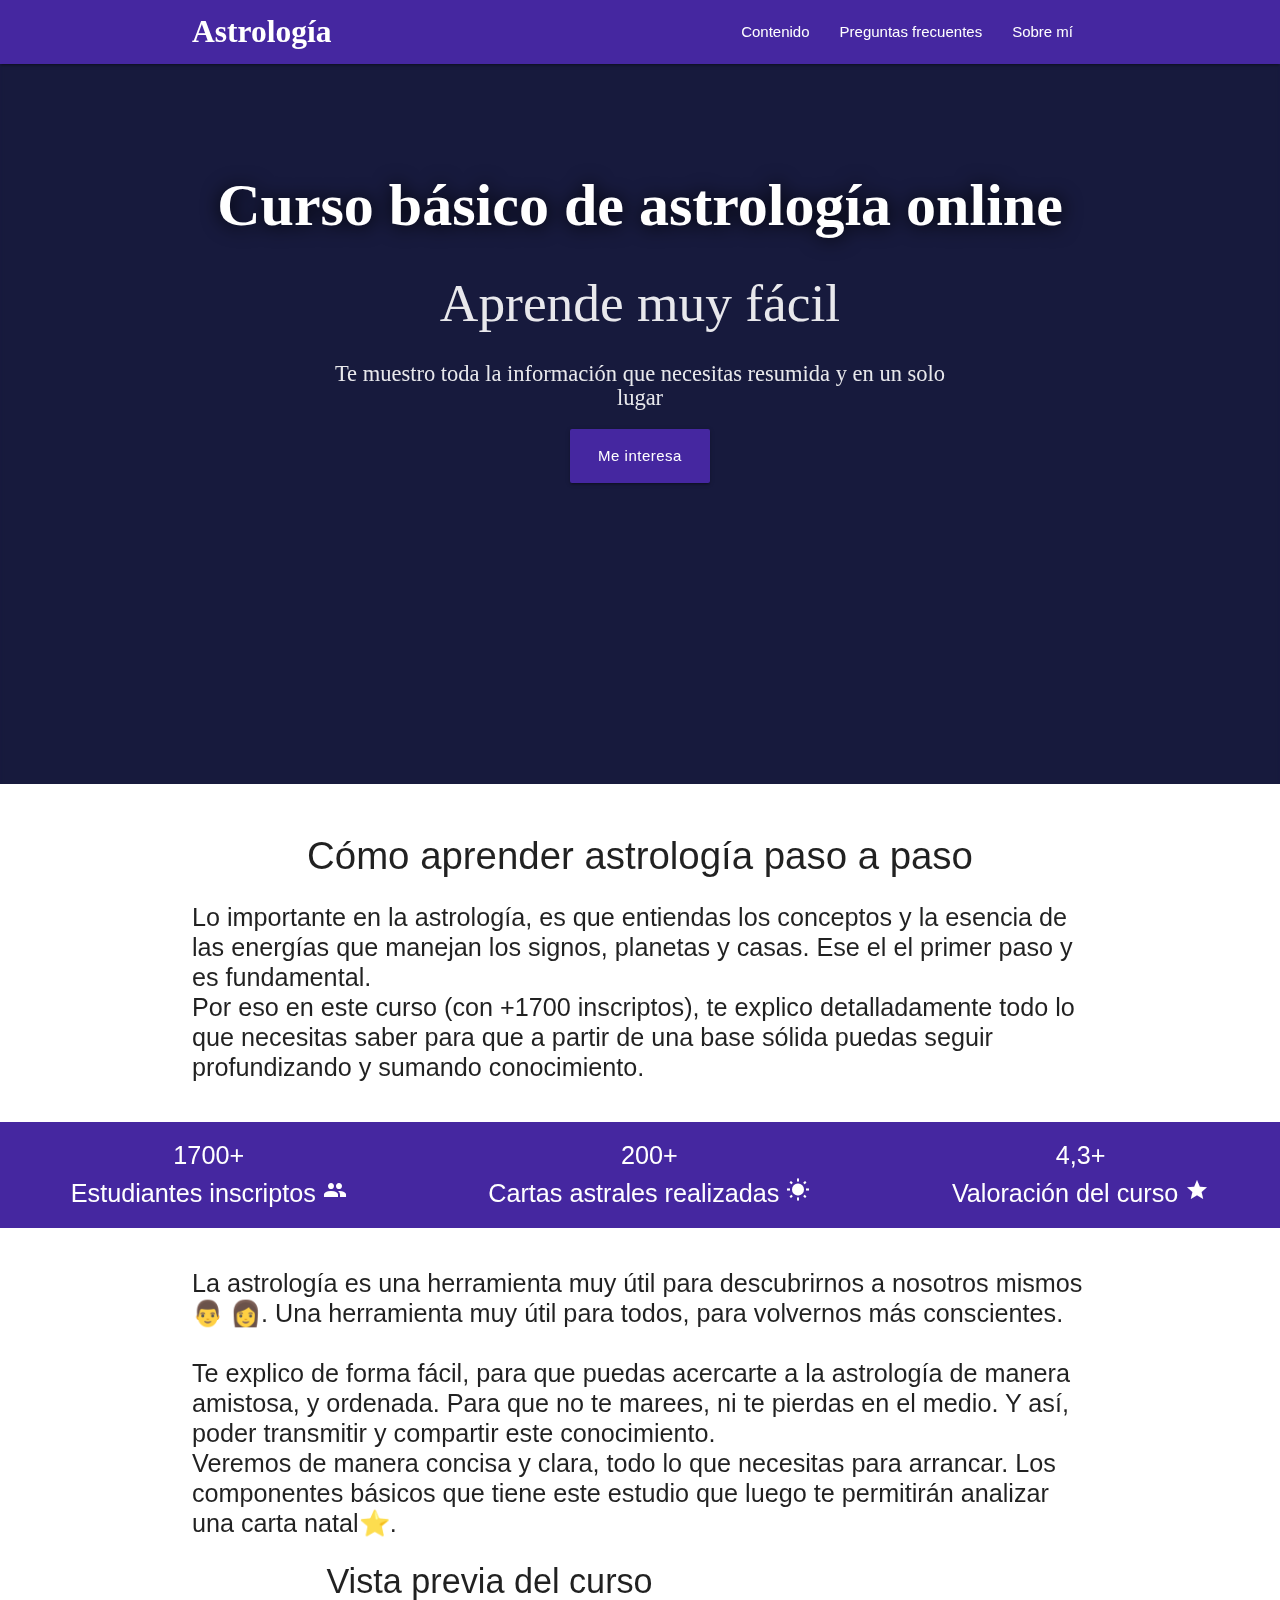
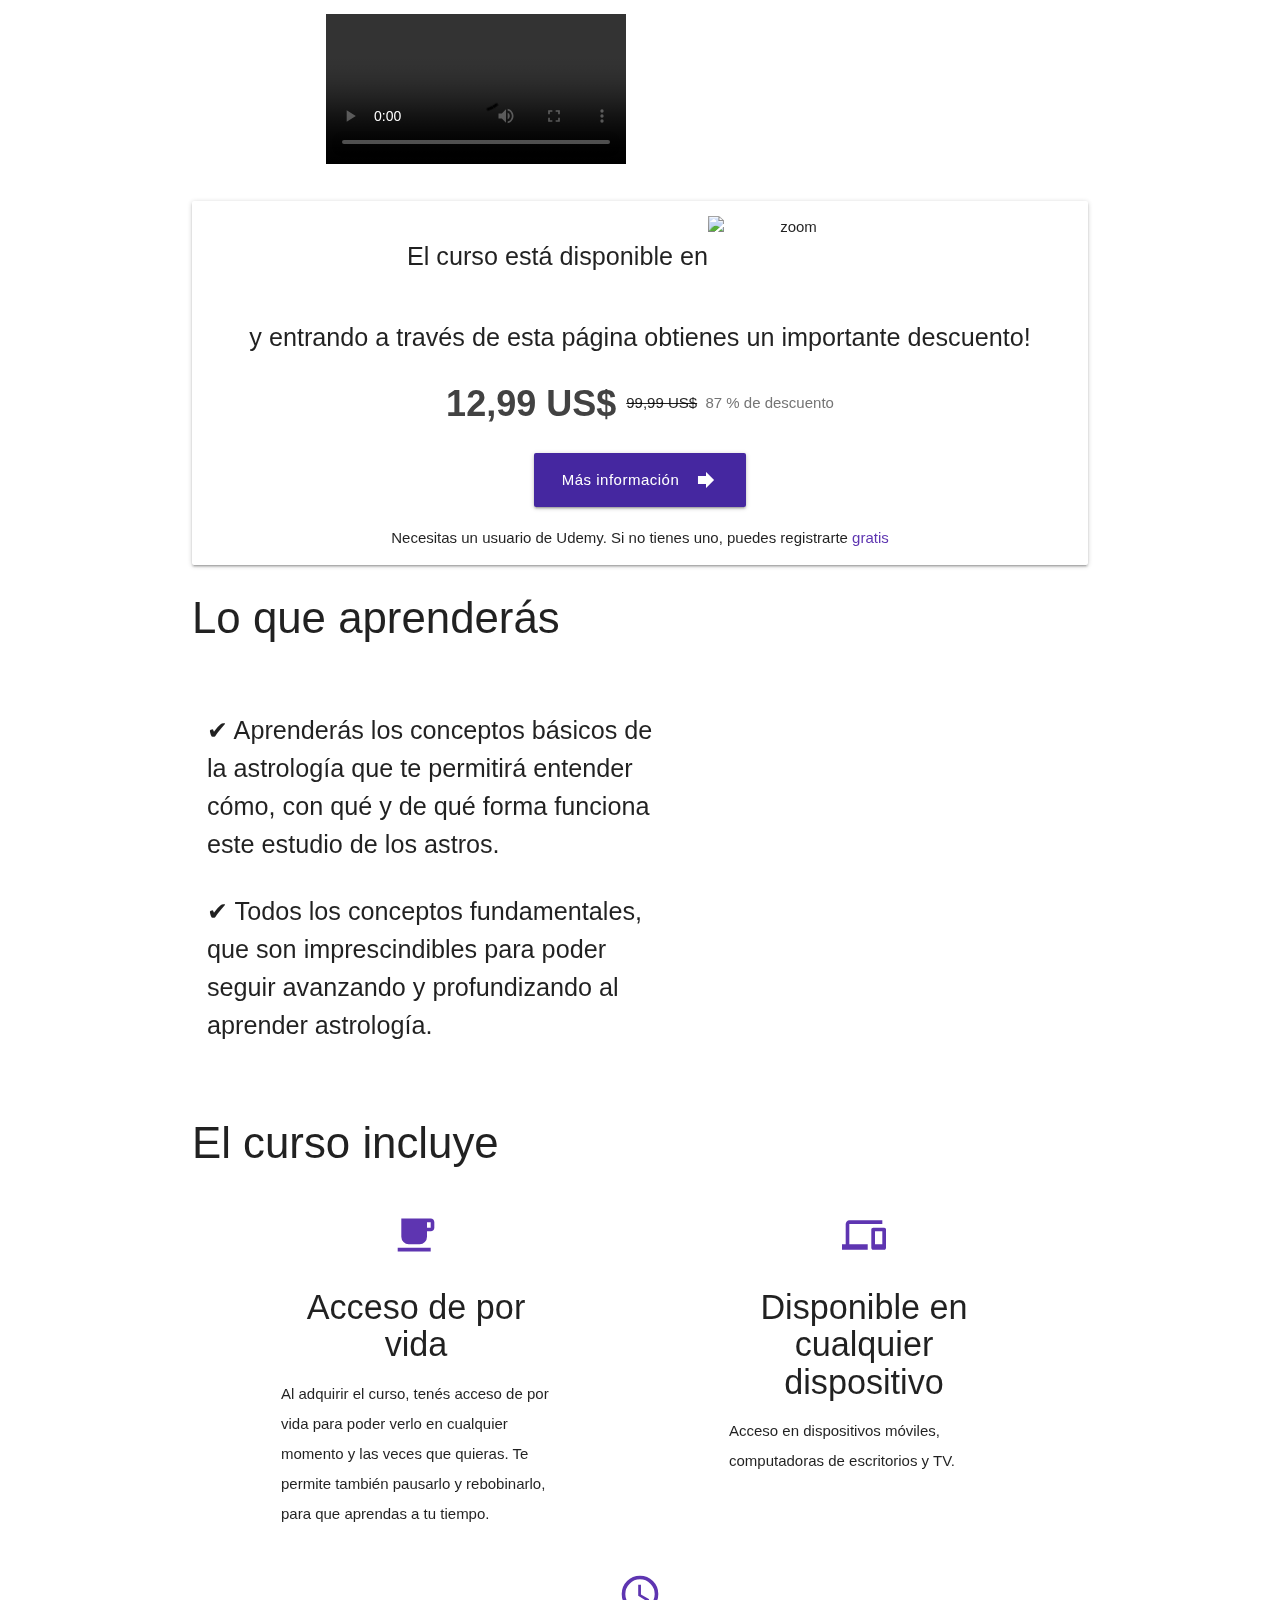
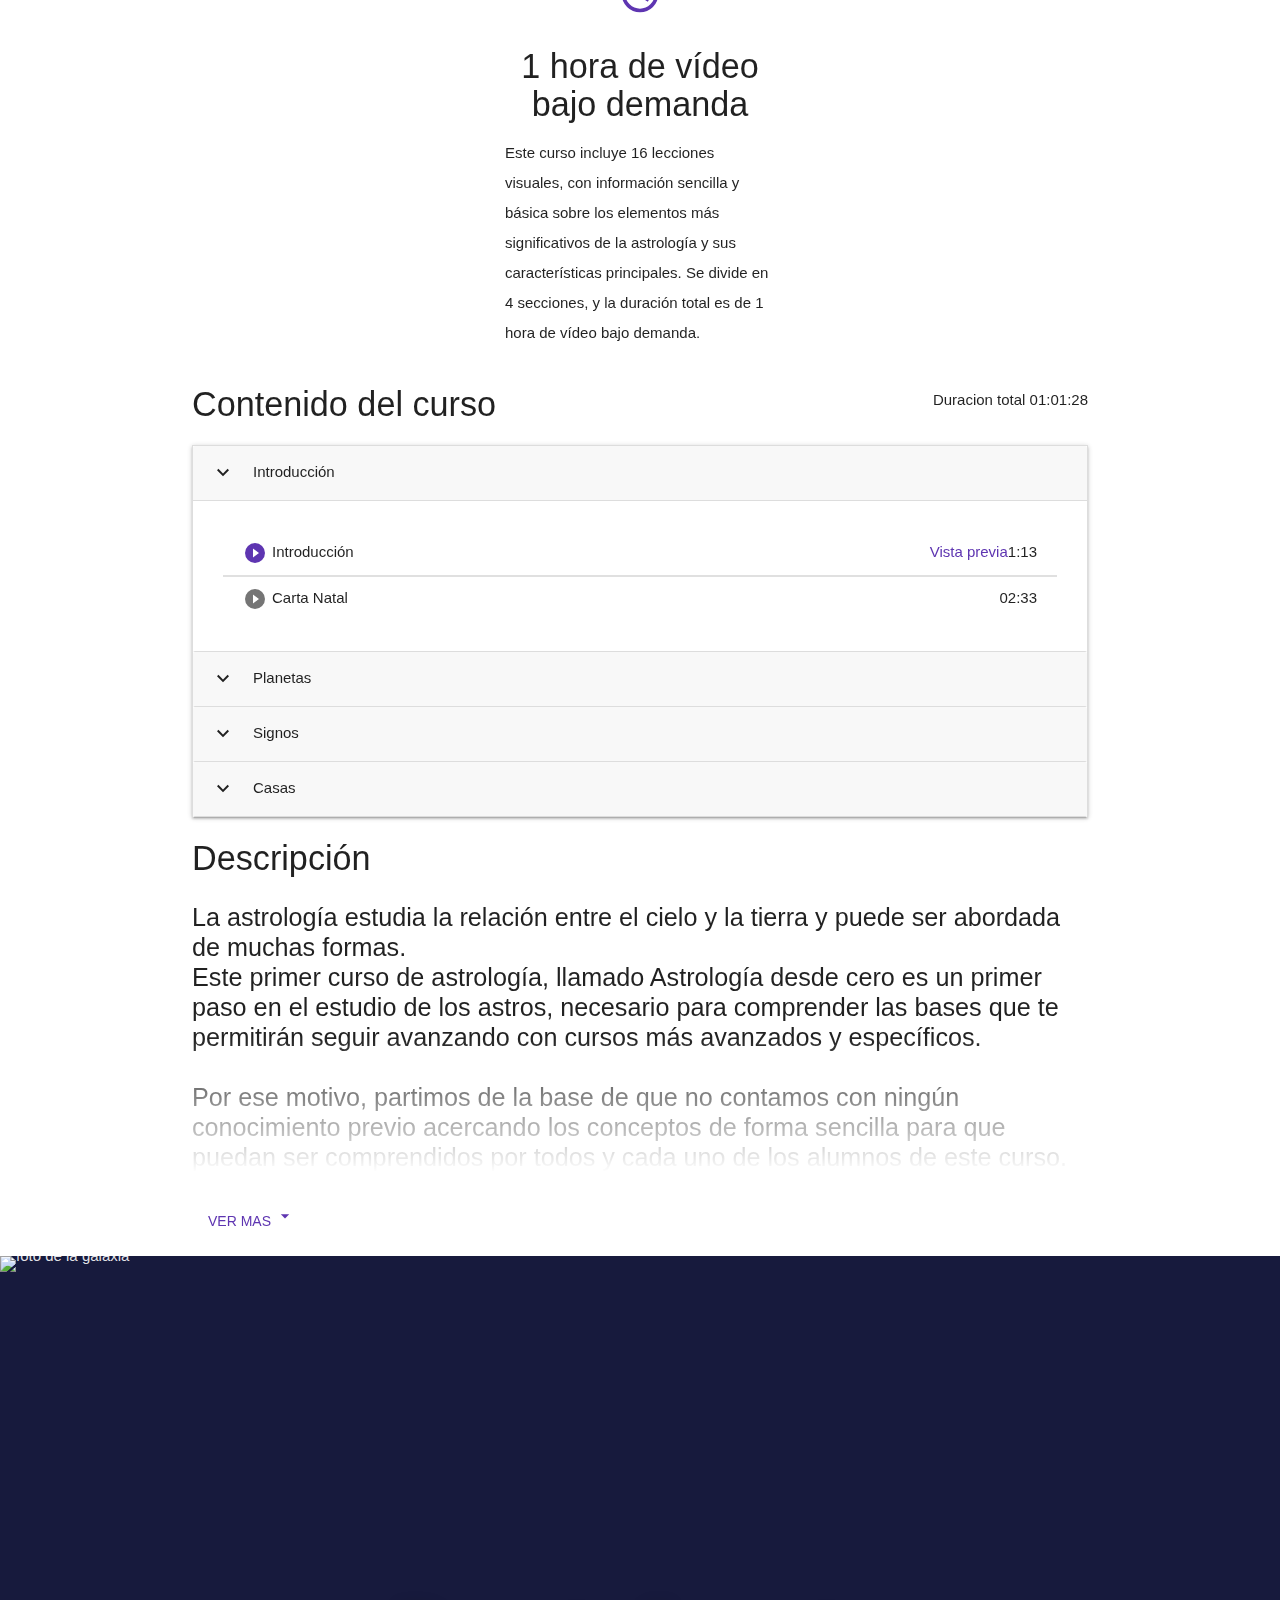
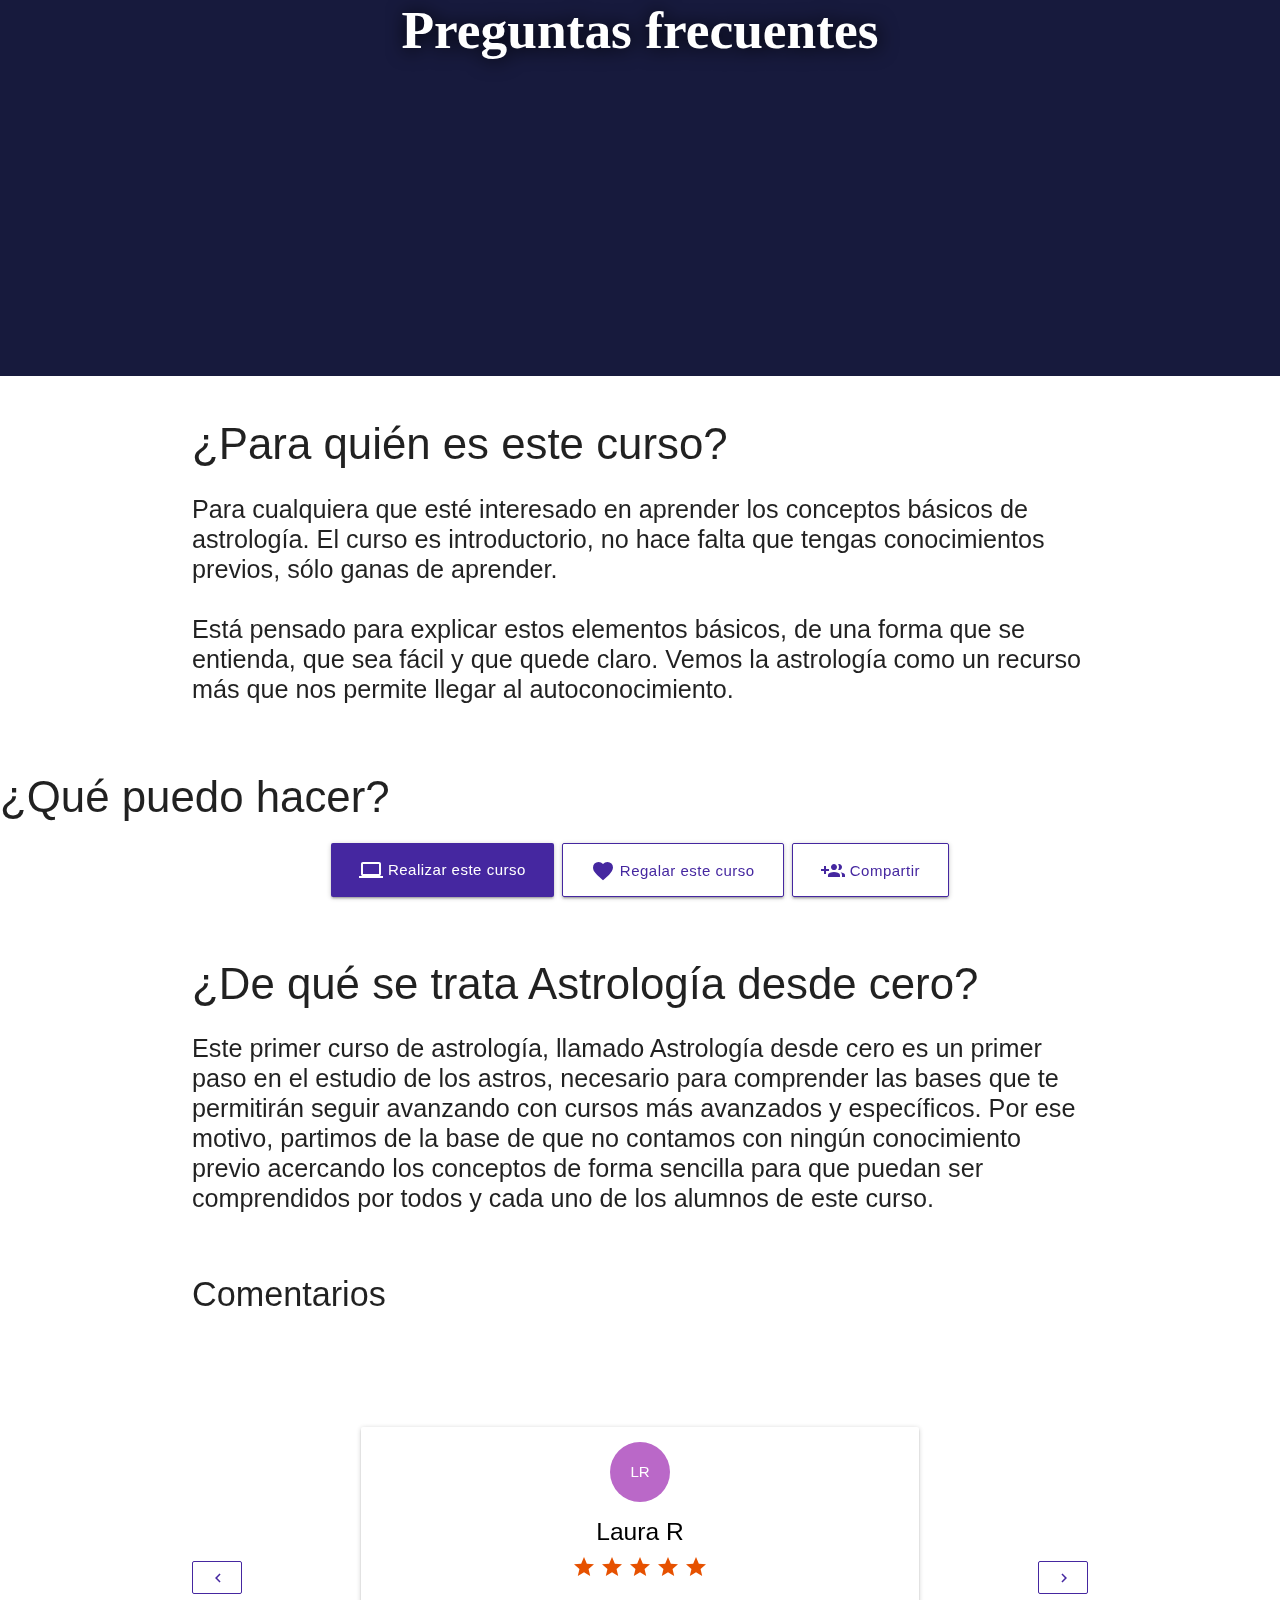
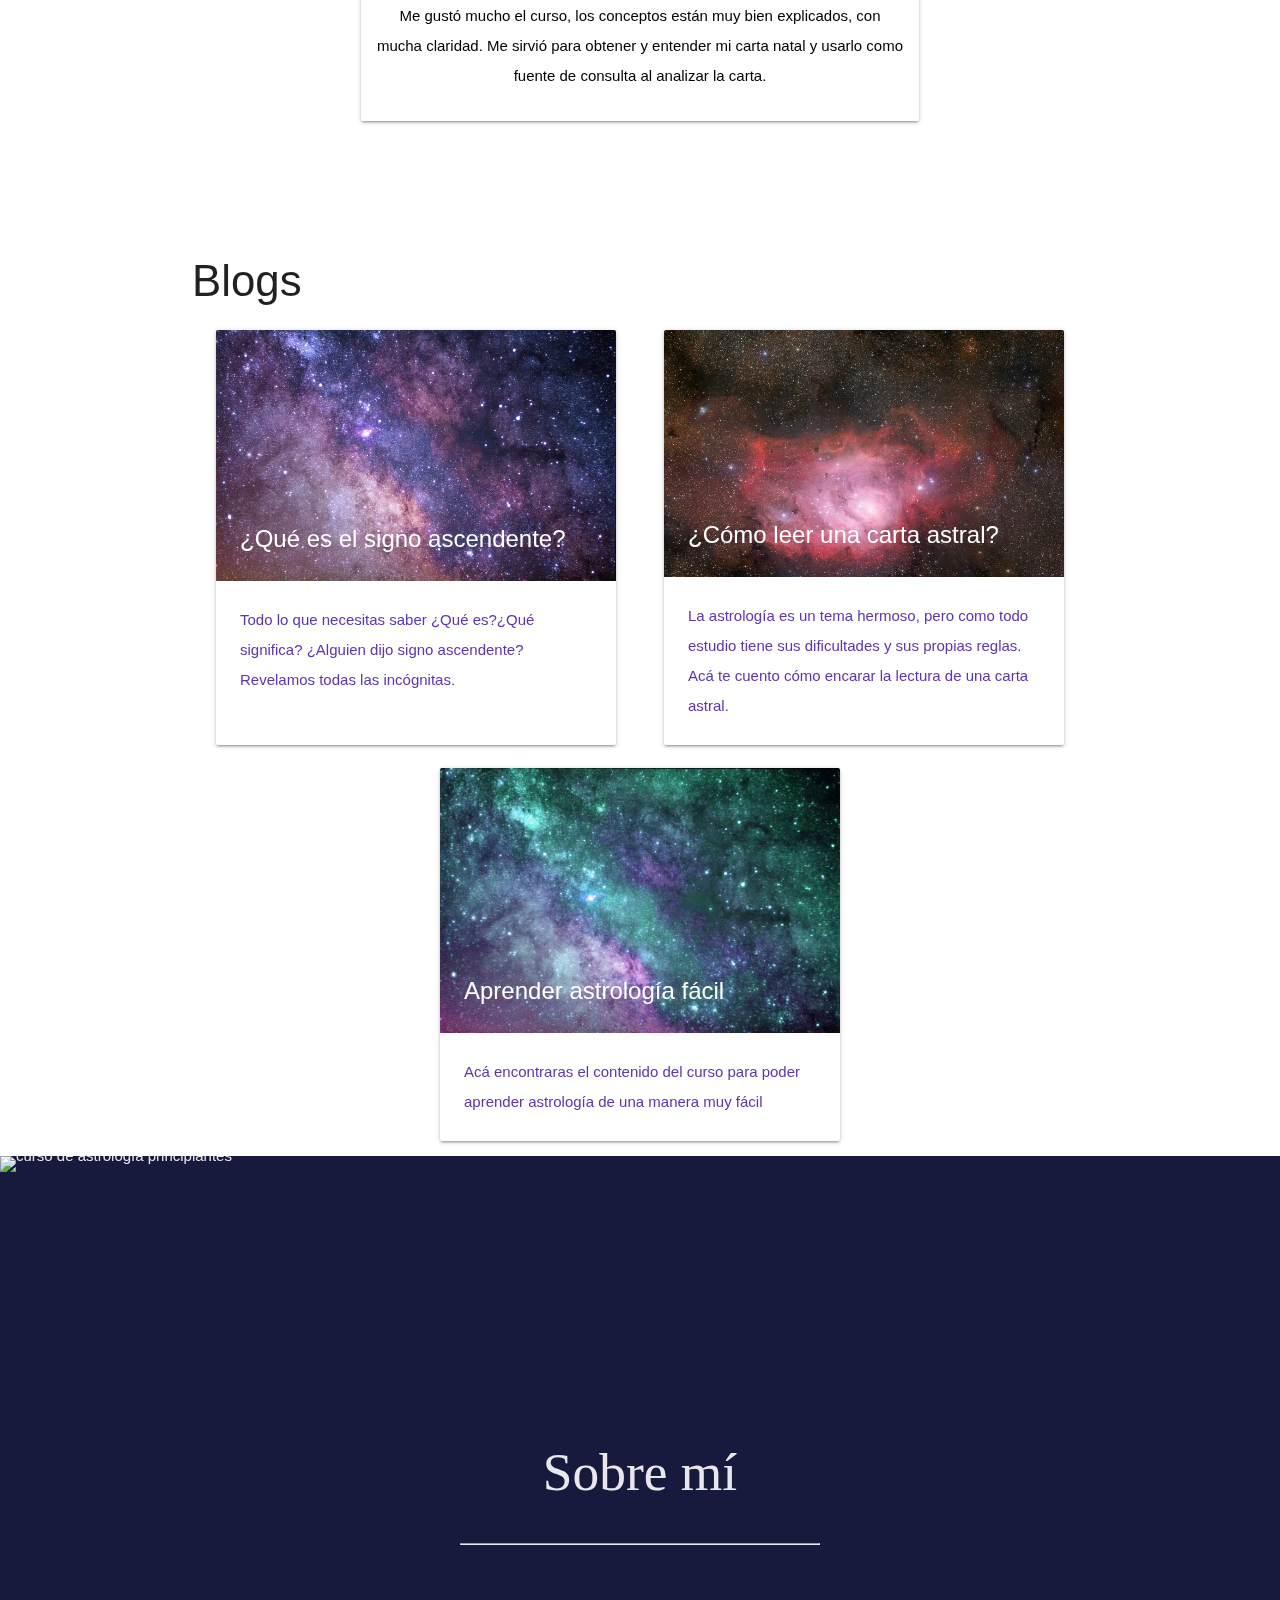
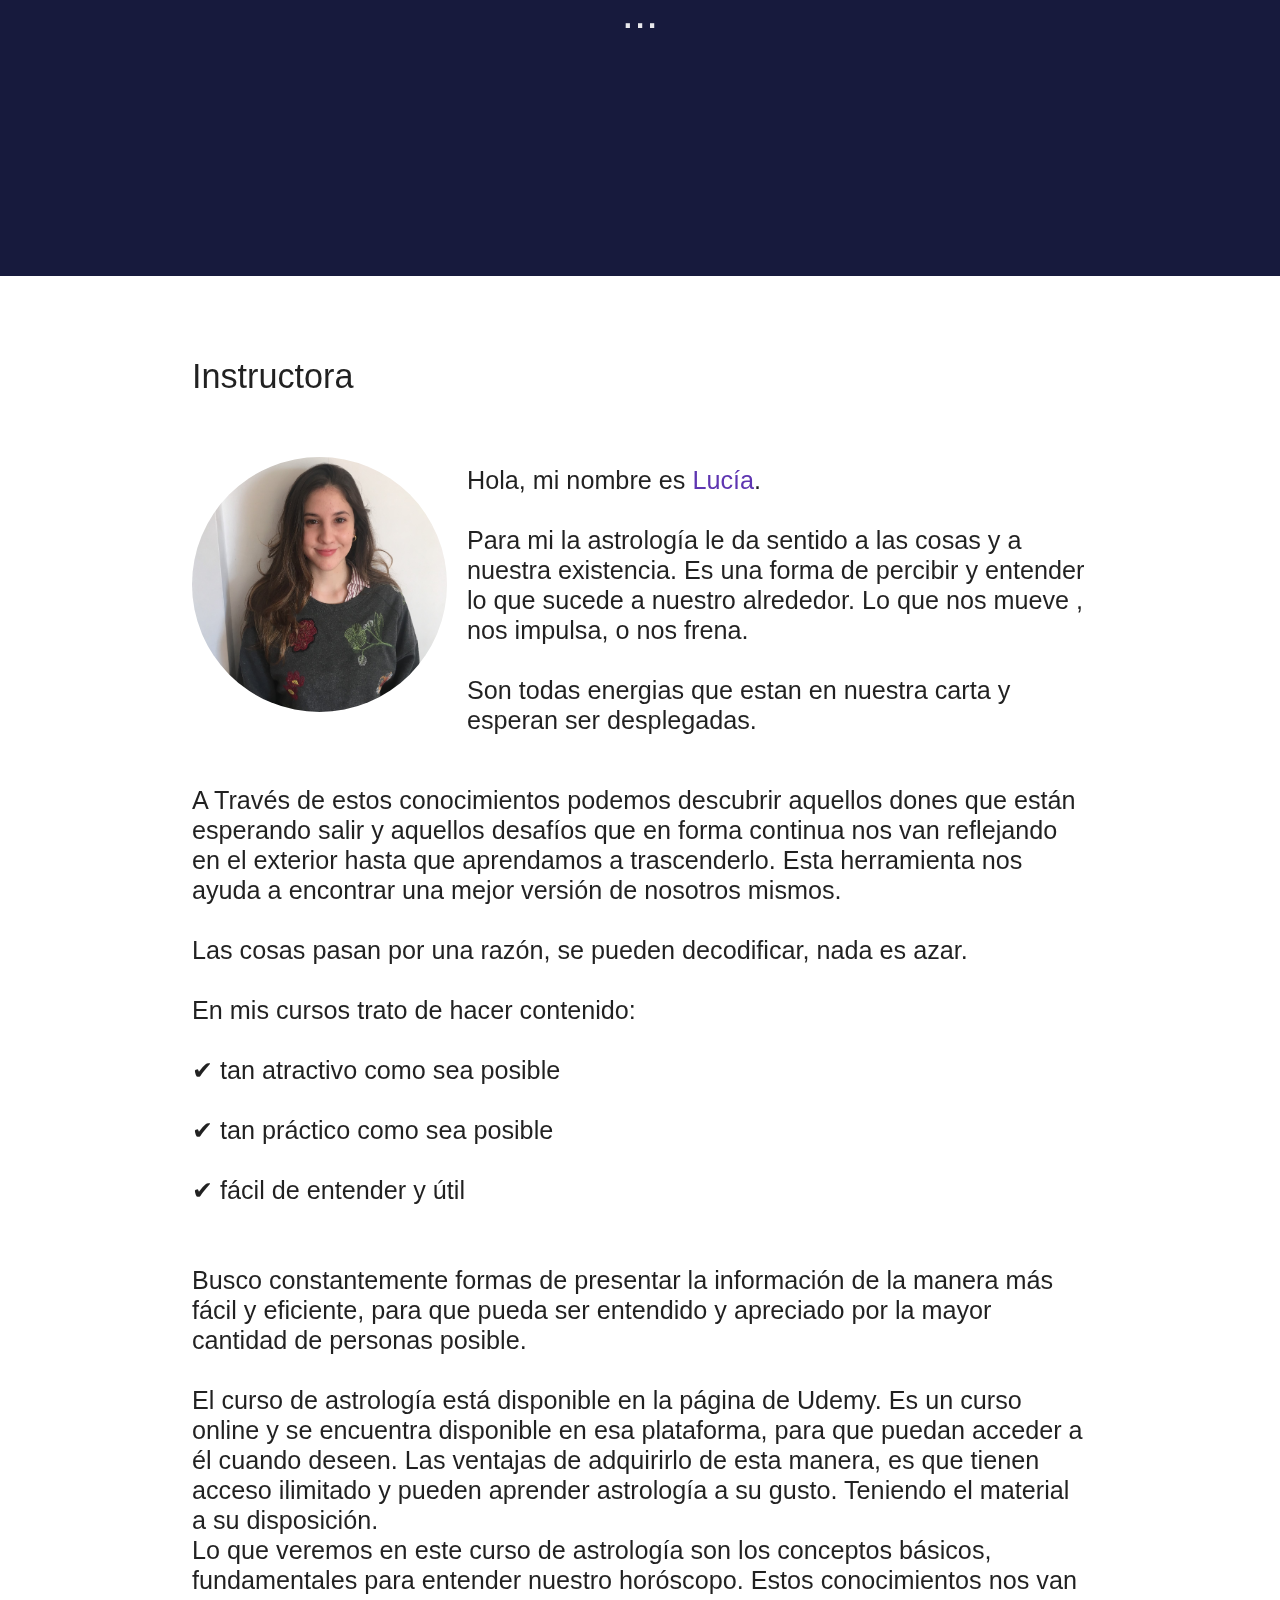
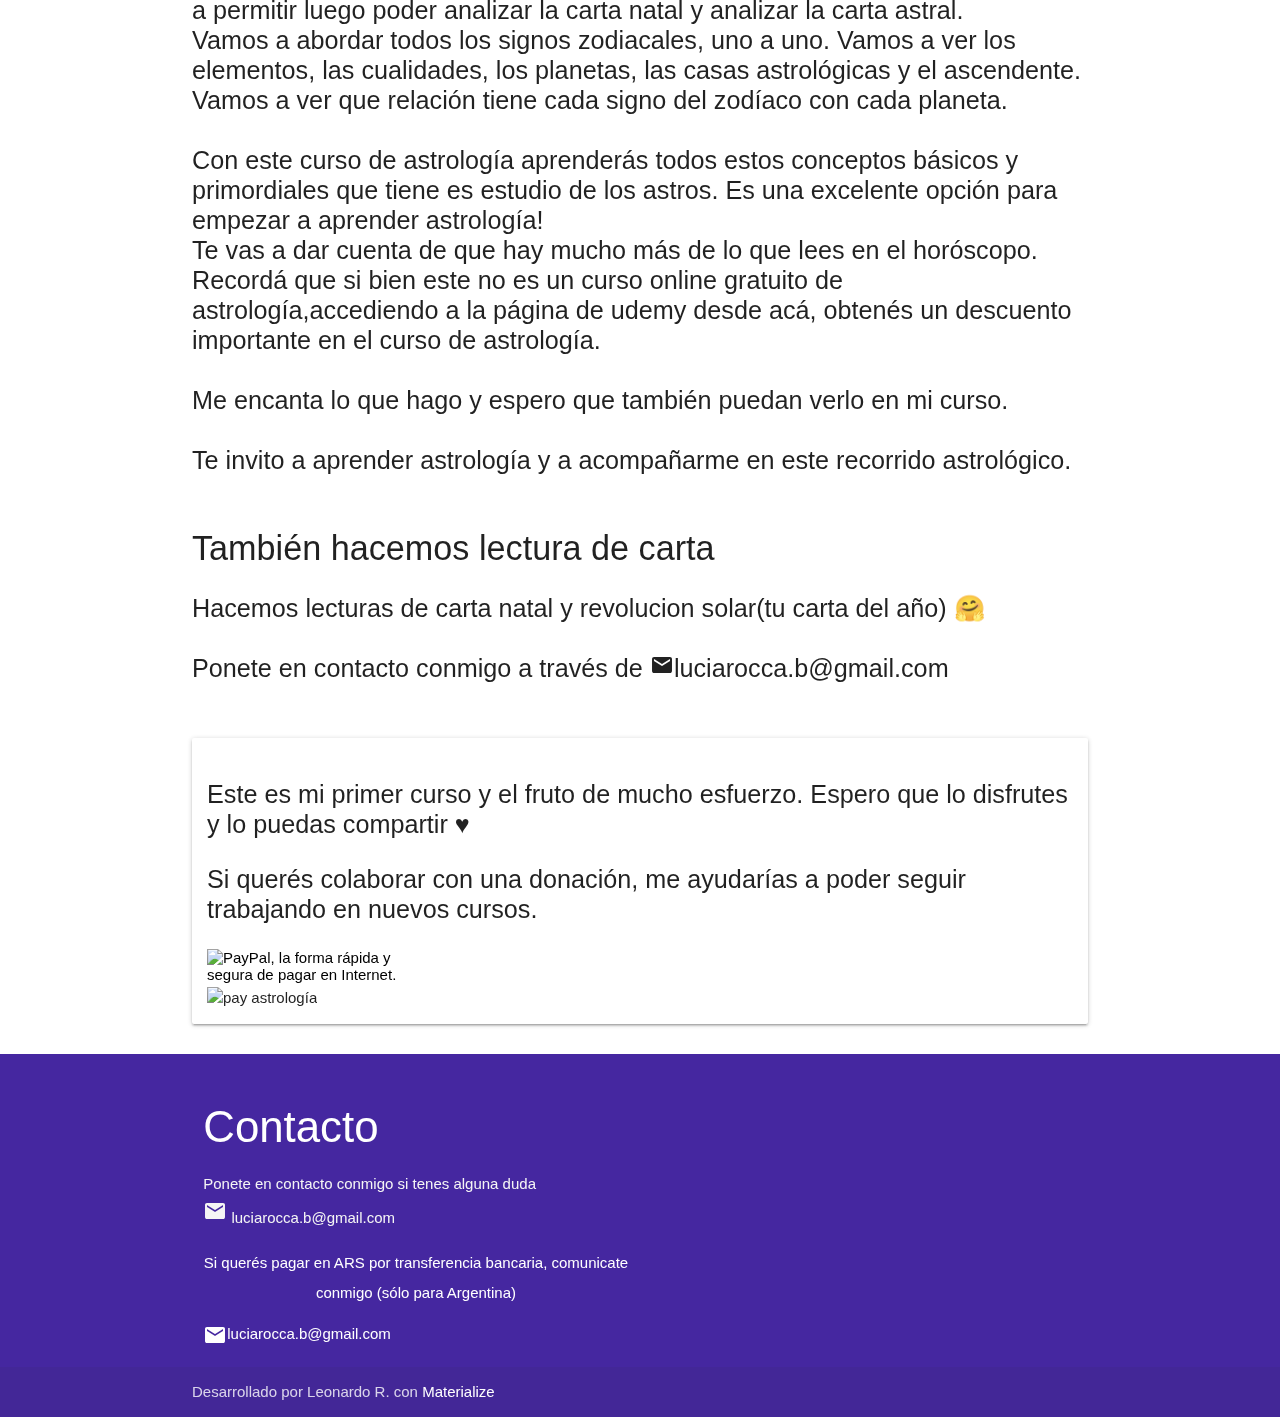
==== commit 233a5339: "move things" ====
--- a/index.html
+++ b/index.html
@@ -207,18 +207,41 @@
 
   <div class="container" id="info-curso">
     <div class="section" >
-      <div class="flex">
 
         <h2 class="center  second-main-text"><i class="mdi-content-send "></i>Cómo aprender astrología paso a paso</h2>
         <p class="left-align light flow-text real-text">Lo importante en la astrología, es que entiendas los conceptos y la esencia de las energías que manejan los <strong>signos, planetas y casas</strong>. Ese el el primer paso y es fundamental.
         Por eso en este curso (con <strong>+1700 inscriptos</strong>), te explico detalladamente todo lo que necesitas saber para que a partir de una base sólida puedas seguir profundizando y sumando conocimiento. 
-        
-        La astrología es una herramienta muy útil para <strong>descubrirnos a nosotros mismos</strong>👨 👩. Una herramienta muy útil para todos, para volvernos más conscientes. 
-        
+        </p>
+      </div>
+    </div>
+
+        <div class="primary-background white-text w3-padding-16   flex flex-space-arround">
+          <div class="flow-text max-width-500 pad-rem-1 section center">
+            <span class="large ">1700+</span><br>
+            Estudiantes inscriptos
+
+            <i class=" material-icons">people</i>
+          </div>
+          <div class="flow-text max-width-500 pad-rem-1 section center">
+            <span class="large">200+</span><br>
+            Cartas astrales realizadas
+            <i class=" material-icons">wb_sunny</i>
+          </div>
+          <div class="flow-text max-width-500 pad-rem-1 section center">
+            <span class="large">4,3+</span><br>
+            Valoración del curso
+            <i class=" material-icons">star</i>
+          </div>
+        </div>
+
+  <div class="container" id="info-curso2">
+    <div class="section" >
+
+        <p class="left-align light flow-text real-text">La astrología es una herramienta muy útil para <strong>descubrirnos a nosotros mismos</strong>👨 👩. Una herramienta muy útil para todos, para volvernos más conscientes. 
+
         Te explico de <strong>forma fácil</strong>, para que puedas acercarte a la astrología de manera amistosa, y ordenada. Para que no te marees, ni te pierdas en el medio. Y así, poder transmitir y compartir este conocimiento. 
         Veremos de manera<strong> concisa y clara</strong>, todo lo que necesitas para arrancar. Los componentes básicos que tiene este estudio que luego te permitirán analizar una carta natal⭐.
         </p>
-    </div>
 
 
       <div class="container" id="promo-video">
@@ -460,27 +483,20 @@
     </div>
   </div>
 
-  <div class="primary-background white-text w3-padding-16   flex flex-space-arround">
-    <div class="flow-text max-width-500 pad-rem-1 section center">
-      <span class="large ">1700+</span><br>
-      Estudiantes inscriptos
-
-      <i class=" material-icons">people</i>
-    </div>
-    <div class="flow-text max-width-500 pad-rem-1 section center">
-      <span class="large">200+</span><br>
-      Cartas astrales realizadas
-      <i class=" material-icons">wb_sunny</i>
-    </div>
-    <div class="flow-text max-width-500 pad-rem-1 section center">
-      <span class="large">4,3+</span><br>
-      Valoración del curso
-      <i class=" material-icons">star</i>
-    </div>
-  </div>
-
-
-
+
+  <h3 class="collection-header">¿Qué puedo hacer?</h3>
+  <ul class=" flex">
+    <li class="collection-item margin-sm ">
+      <a href="#" id="do-do-course-button-cupon" class="btn-large waves-effect waves-light primary-background buy-to-course flex"><i class="material-icons padding-right-5">laptop</i> Realizar este curso</a>
+      </li>
+    <li class="collection-item margin-sm">
+      <a href="#" id="give-course-button-cupon" class="btn-large waves-effect waves-light primary-background-outlined gift-to-course flex"><i class="material-icons padding-right-5 ">favorite</i> Regalar este curso</a>
+      </li>
+    <li class="collection-item margin-sm">
+     <a href="#" id="share-course-button-cupon" class="btn-large waves-effect waves-light primary-background-outlined go-to-course flex"><i class="material-icons padding-right-5">group_add</i> Compartir</a>
+   </li>
+  </ul>
+    
   <div class="container">
 
     <div class="section flow-text-no requirements__list">
@@ -493,28 +509,13 @@
 
 
   </div>    
-
-    <h3 class="collection-header">¿Qué puedo hacer?</h3>
-    <ul class=" flex">
-      <li class="collection-item margin-sm ">
-        <a href="#" id="do-do-course-button-cupon" class="btn-large waves-effect waves-light primary-background buy-to-course flex"><i class="material-icons padding-right-5">laptop</i> Realizar este curso</a>
-        </li>
-      <li class="collection-item margin-sm">
-        <a href="#" id="give-course-button-cupon" class="btn-large waves-effect waves-light primary-background-outlined gift-to-course flex"><i class="material-icons padding-right-5 ">favorite</i> Regalar este curso</a>
-        </li>
-      <li class="collection-item margin-sm">
-       <a href="#" id="share-course-button-cupon" class="btn-large waves-effect waves-light primary-background-outlined go-to-course flex"><i class="material-icons padding-right-5">group_add</i> Compartir</a>
-     </li>
-    </ul>
-
-
   
 
       <h4>Comentarios</h4>
       <div  id="comments-container-wrapper" class="flex flex-align-center flex-no-wrap" >
         <a id="prevCom" class="btn-flat btn-small waves-effect waves-light primary-background-outlined "><i class="material-icons">chevron_left</i></a>
        
-        <div  id="comments-container" class="carousel carousel-slider move" >
+        <div  id="comments-container" class="carousel carousel-slider move" style="min-height: 500px;" >
          
        </div>
         <a id="nextCom" class="btn-flat btn-small waves-effect waves-light primary-background-outlined"><i class="material-icons">chevron_right</i></a>
--- a/css/style.css
+++ b/css/style.css
@@ -291,10 +291,11 @@
   object-fit: cover;
   color: #fff;
 }
-.avatar-container{
+
+/*.avatar-container{
       display: block;
     padding: 0 2.4rem 0 0;
-}
+}*/
 
 .profile-img{
     width: 17rem;
--- a/css/style.css
+++ b/css/style.css
@@ -291,10 +291,11 @@
   object-fit: cover;
   color: #fff;
 }
-.avatar-container{
+
+/*.avatar-container{
       display: block;
     padding: 0 2.4rem 0 0;
-}
+}*/
 
 .profile-img{
     width: 17rem;
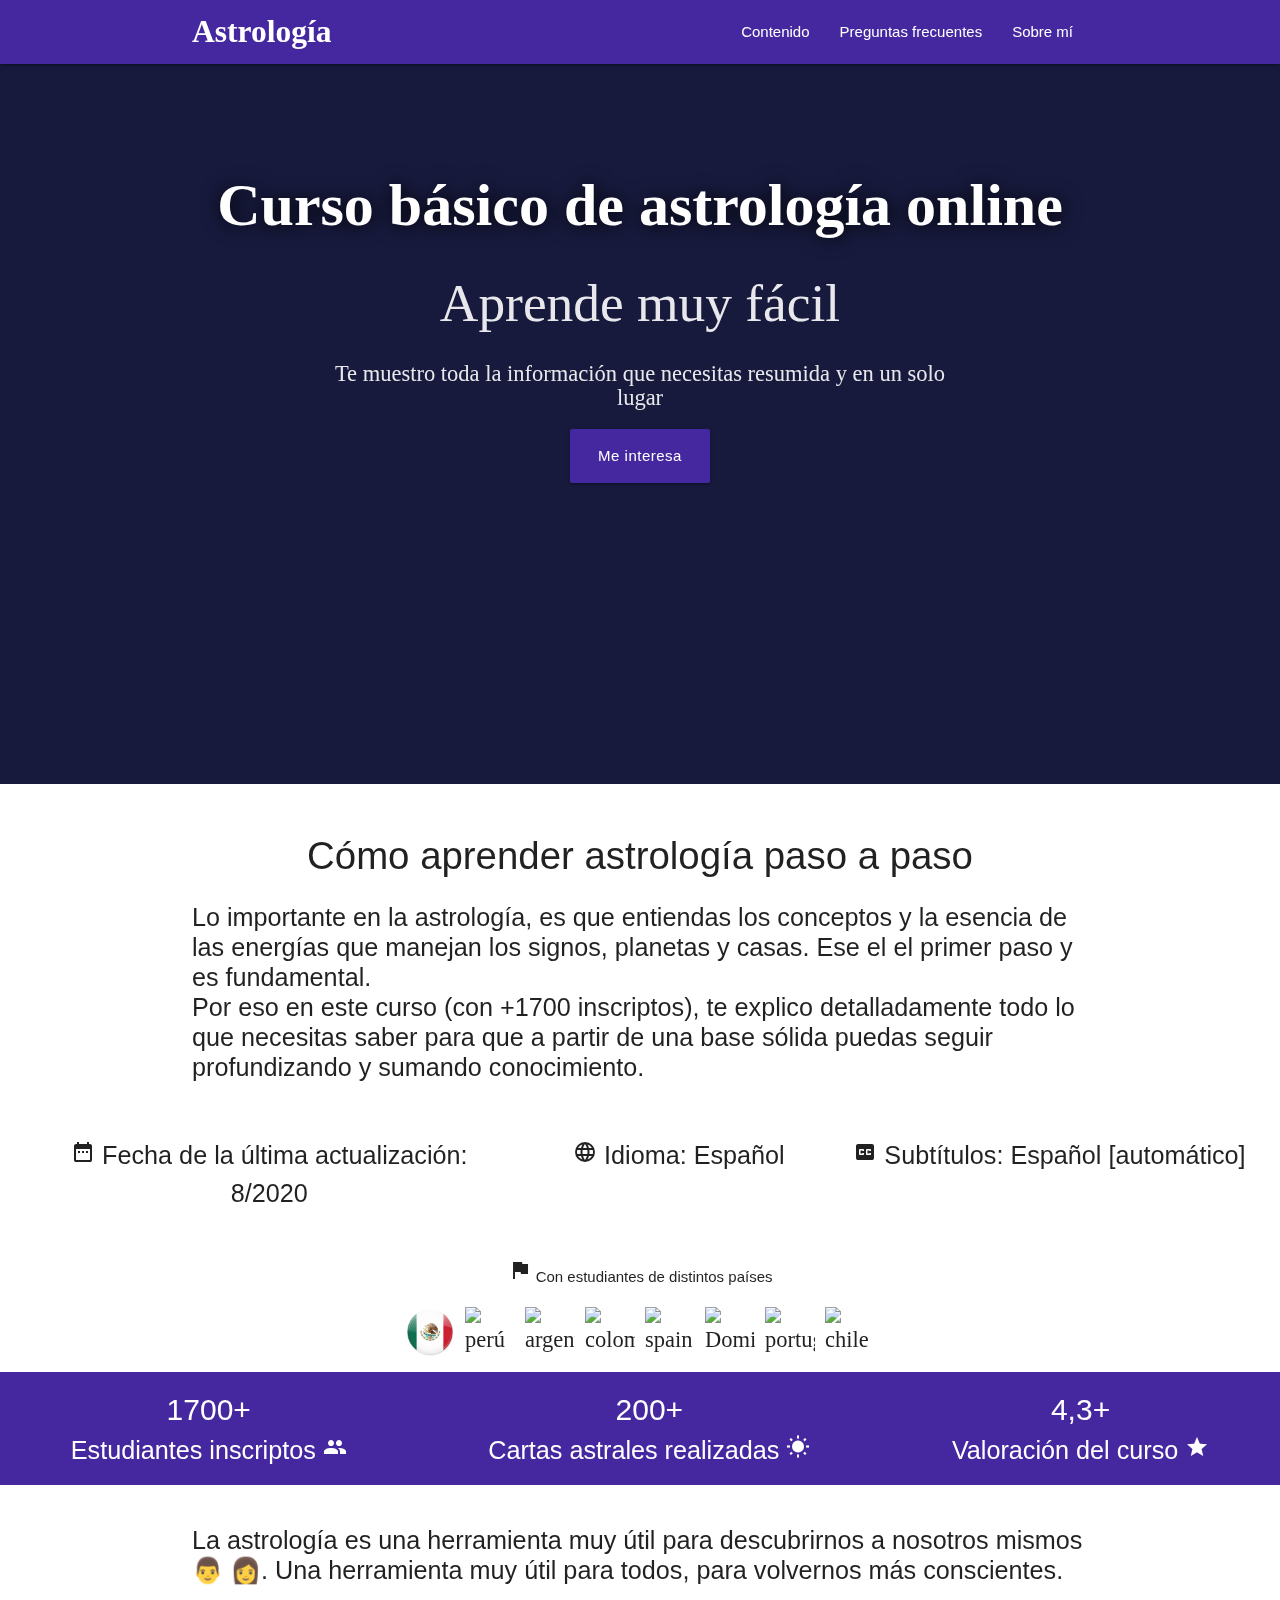
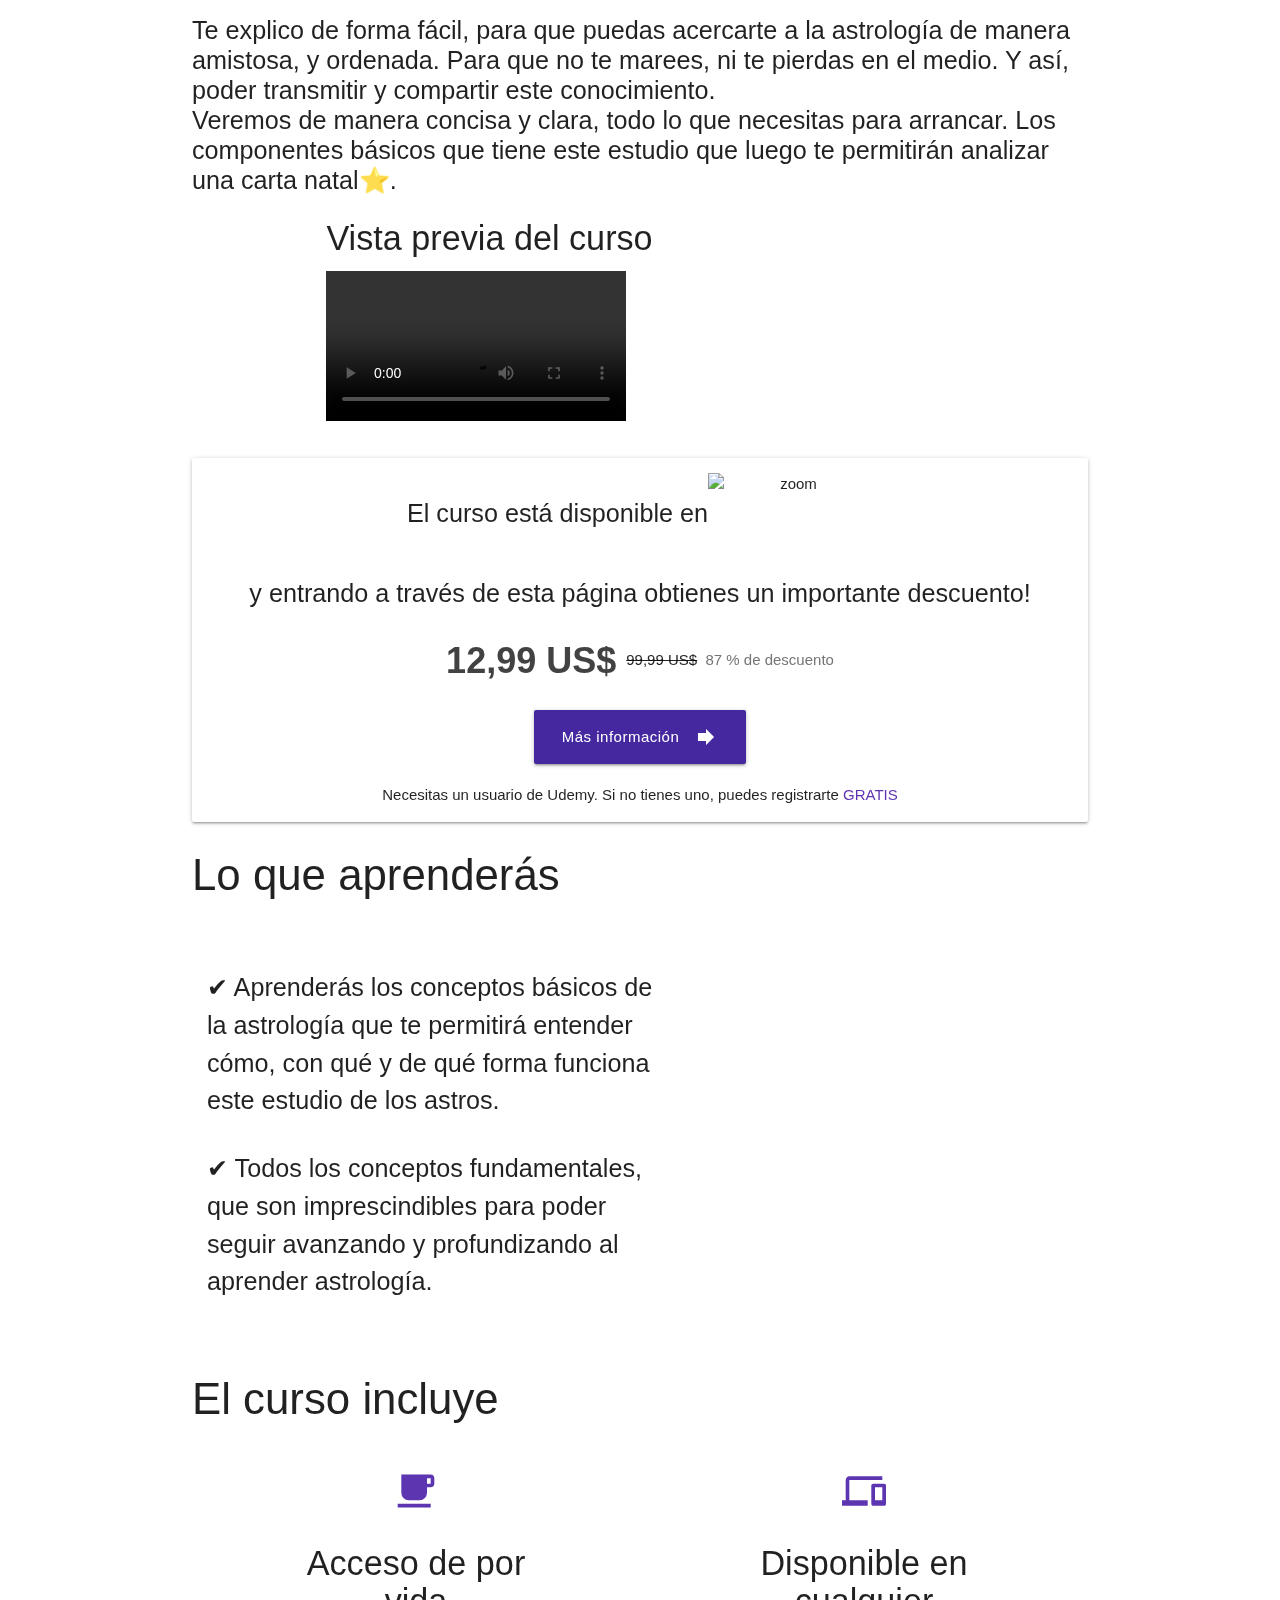
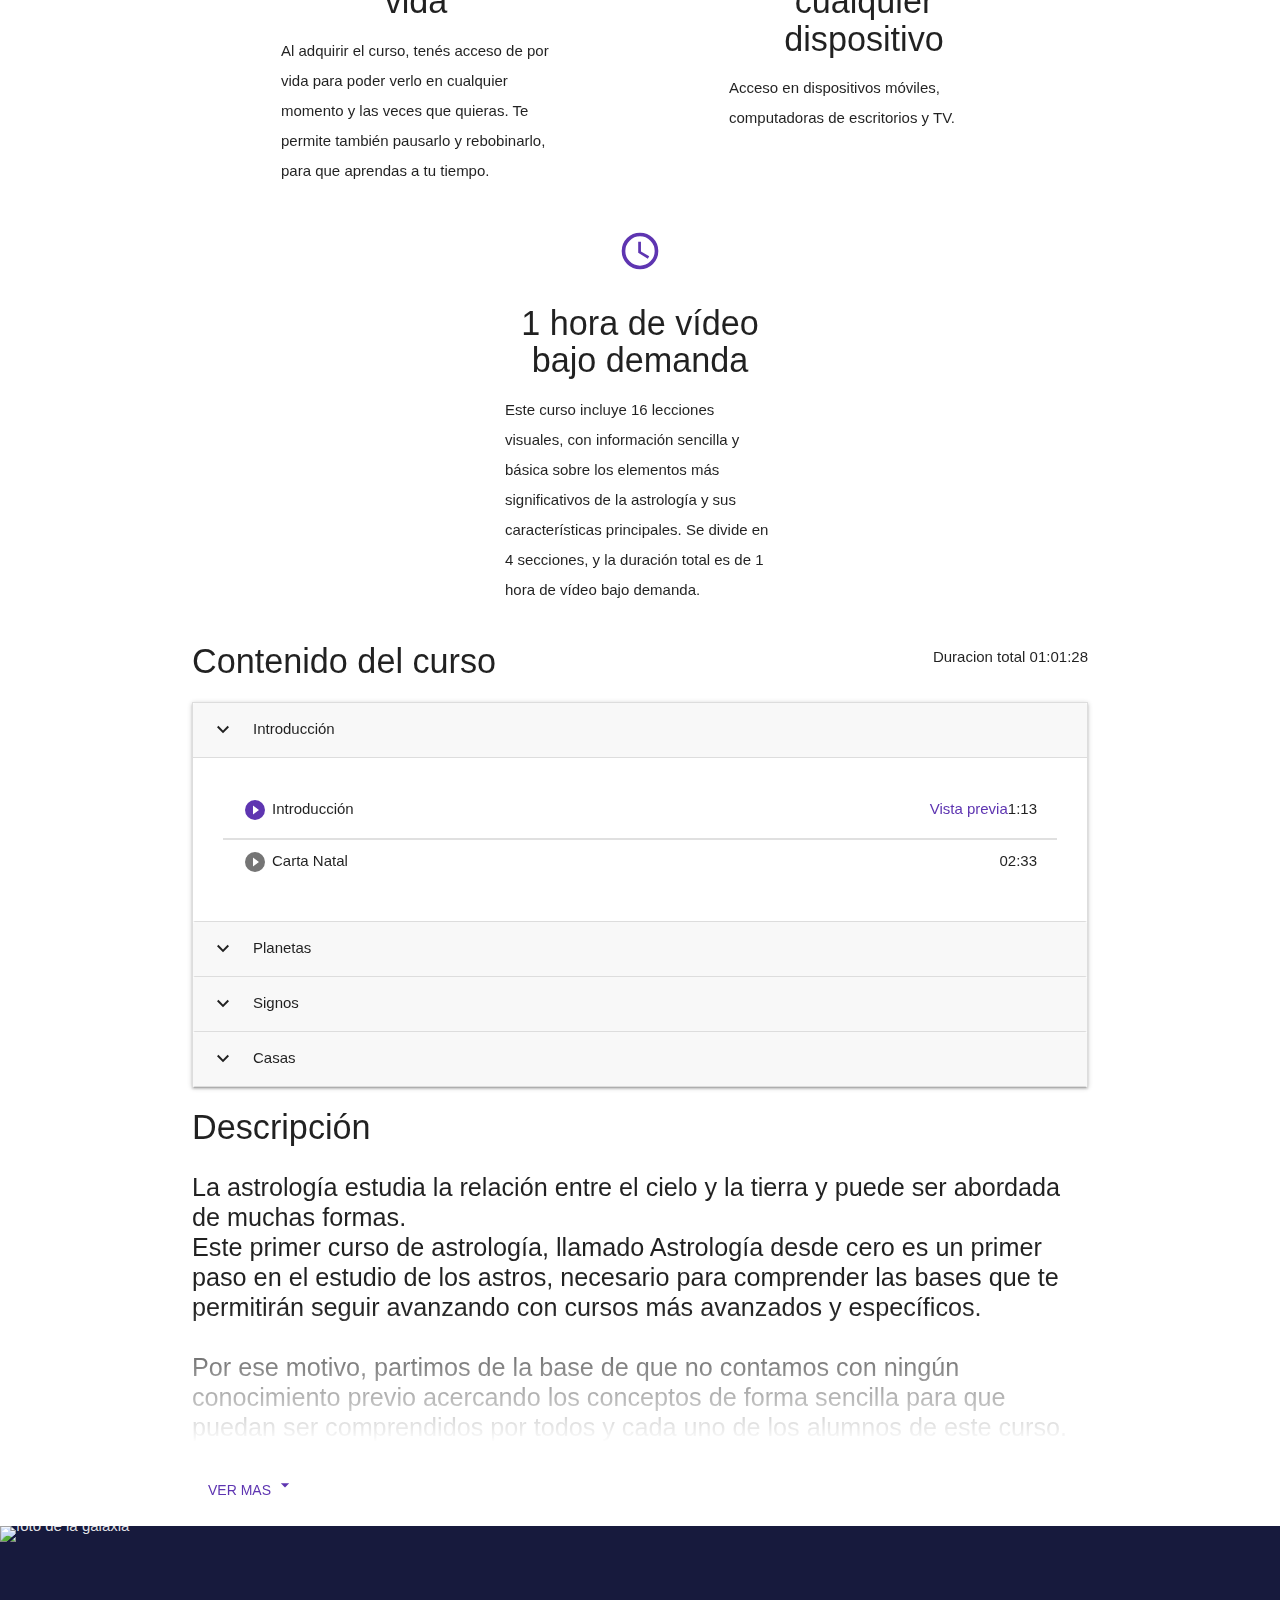
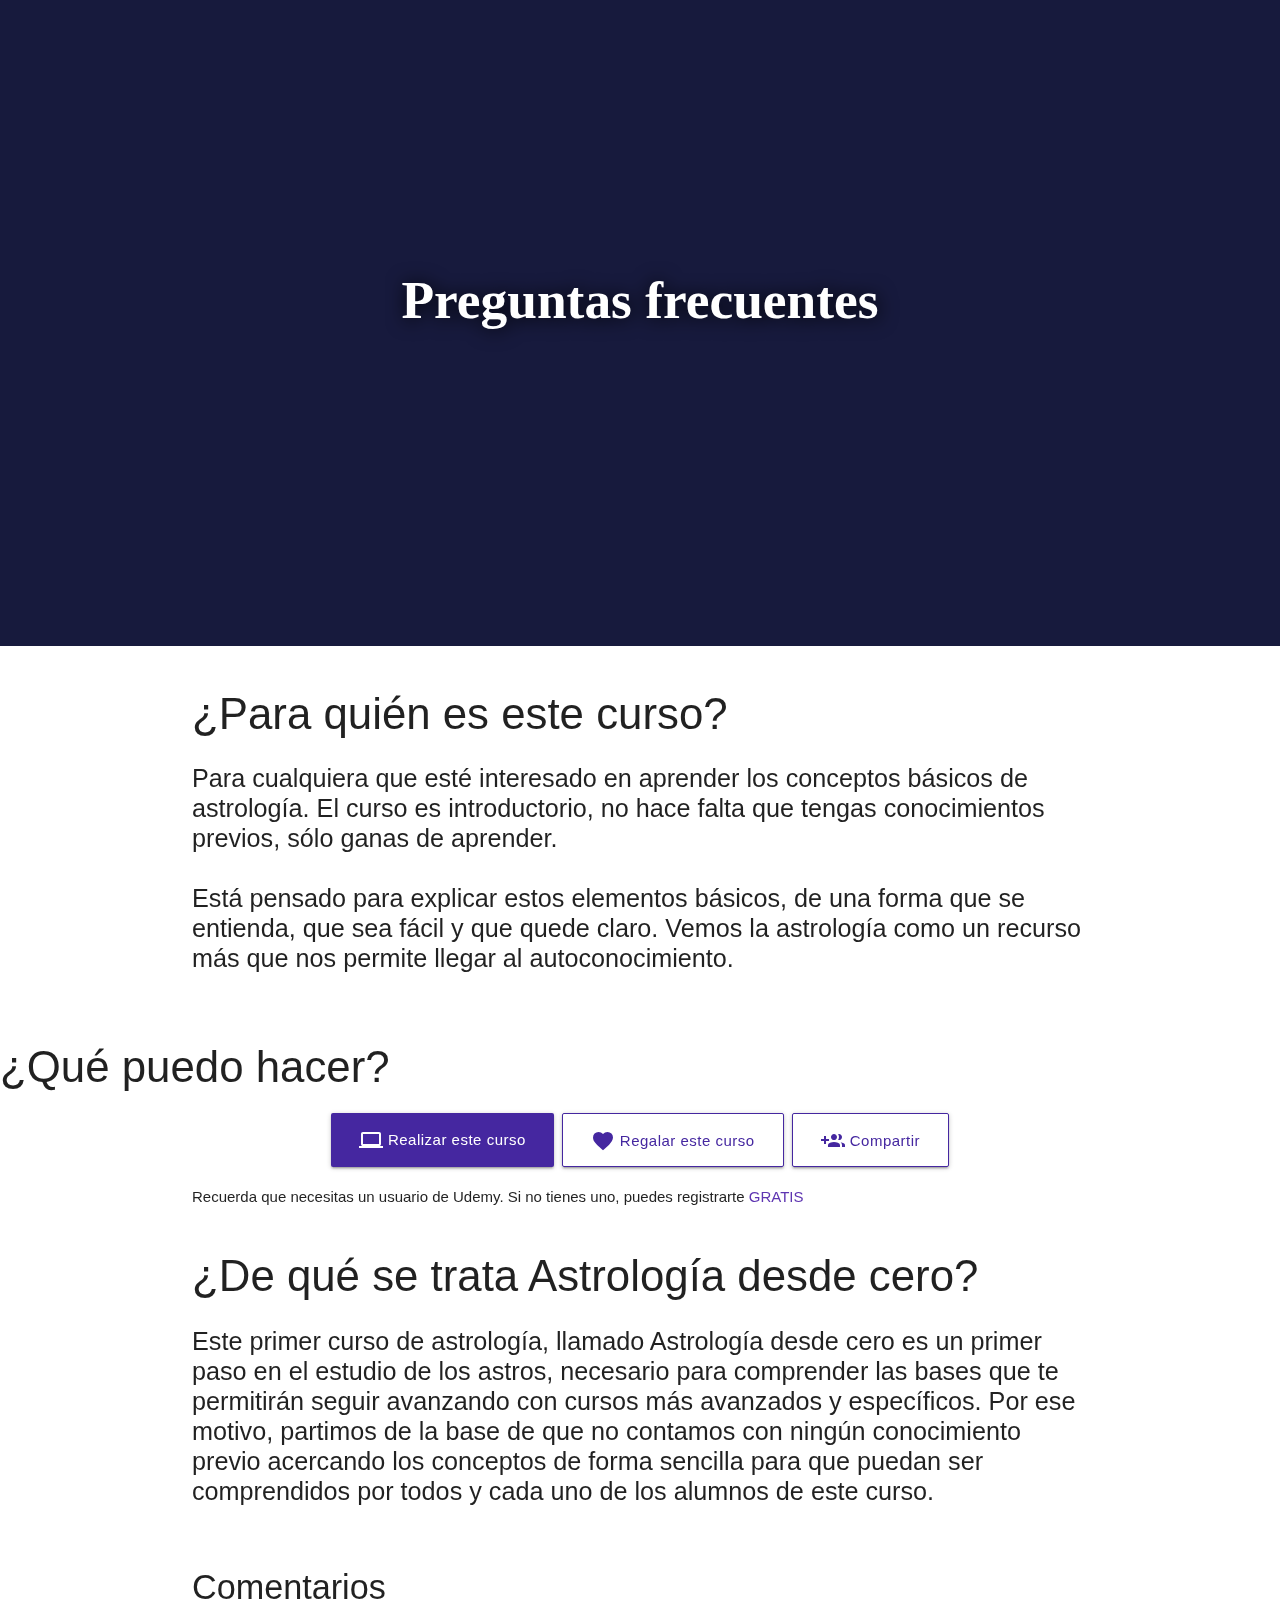
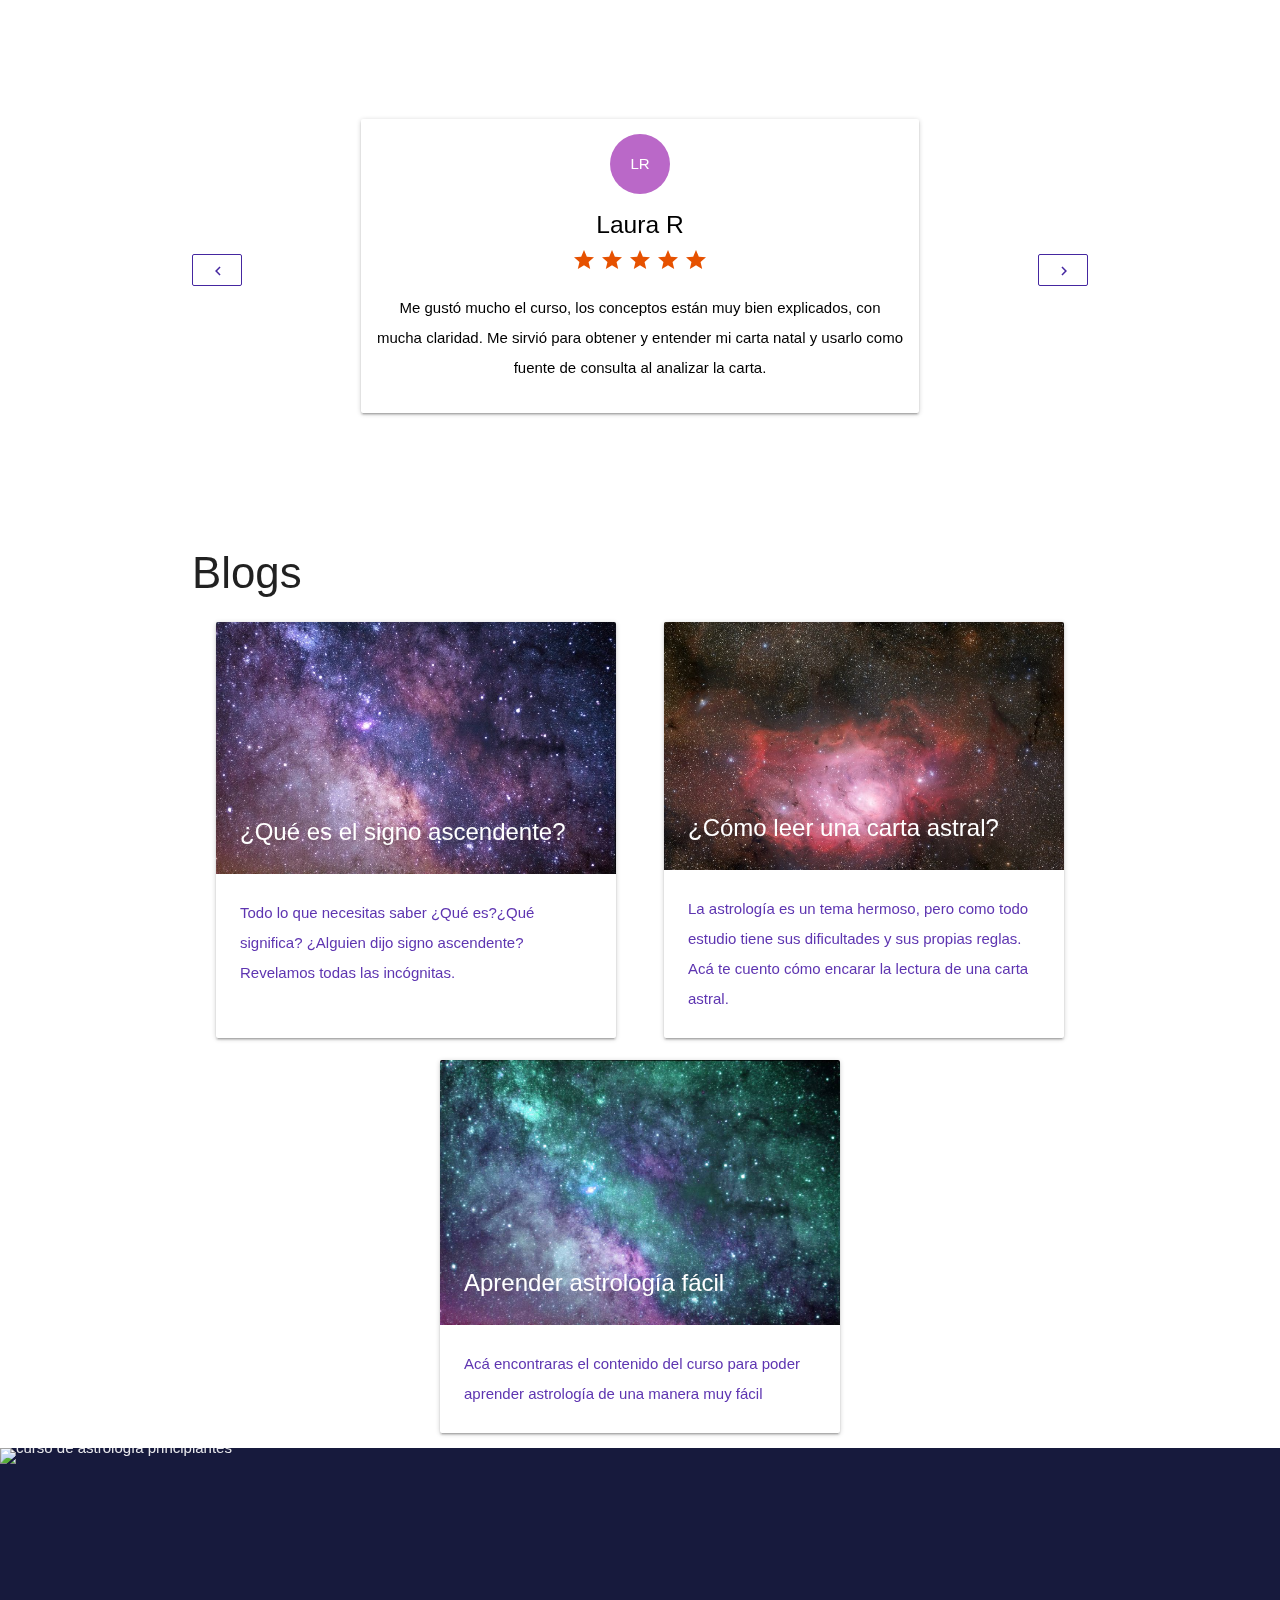
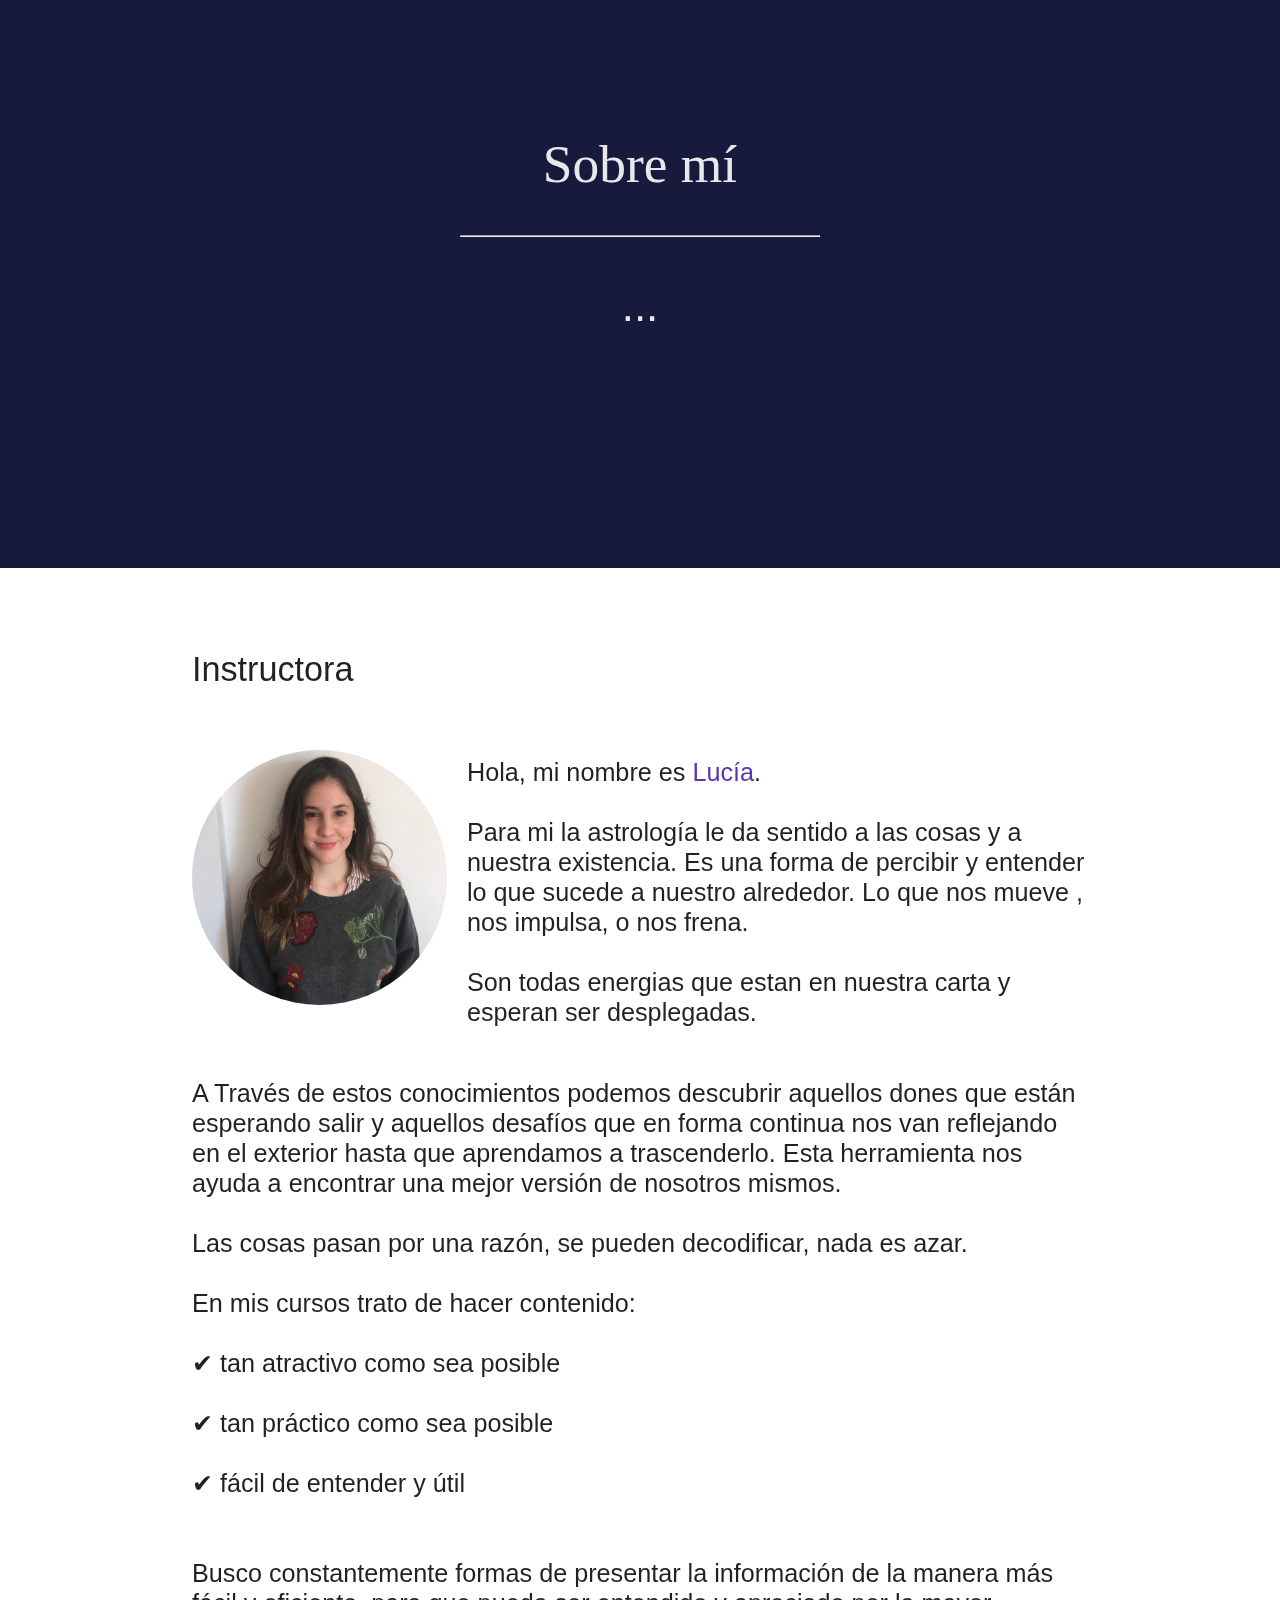
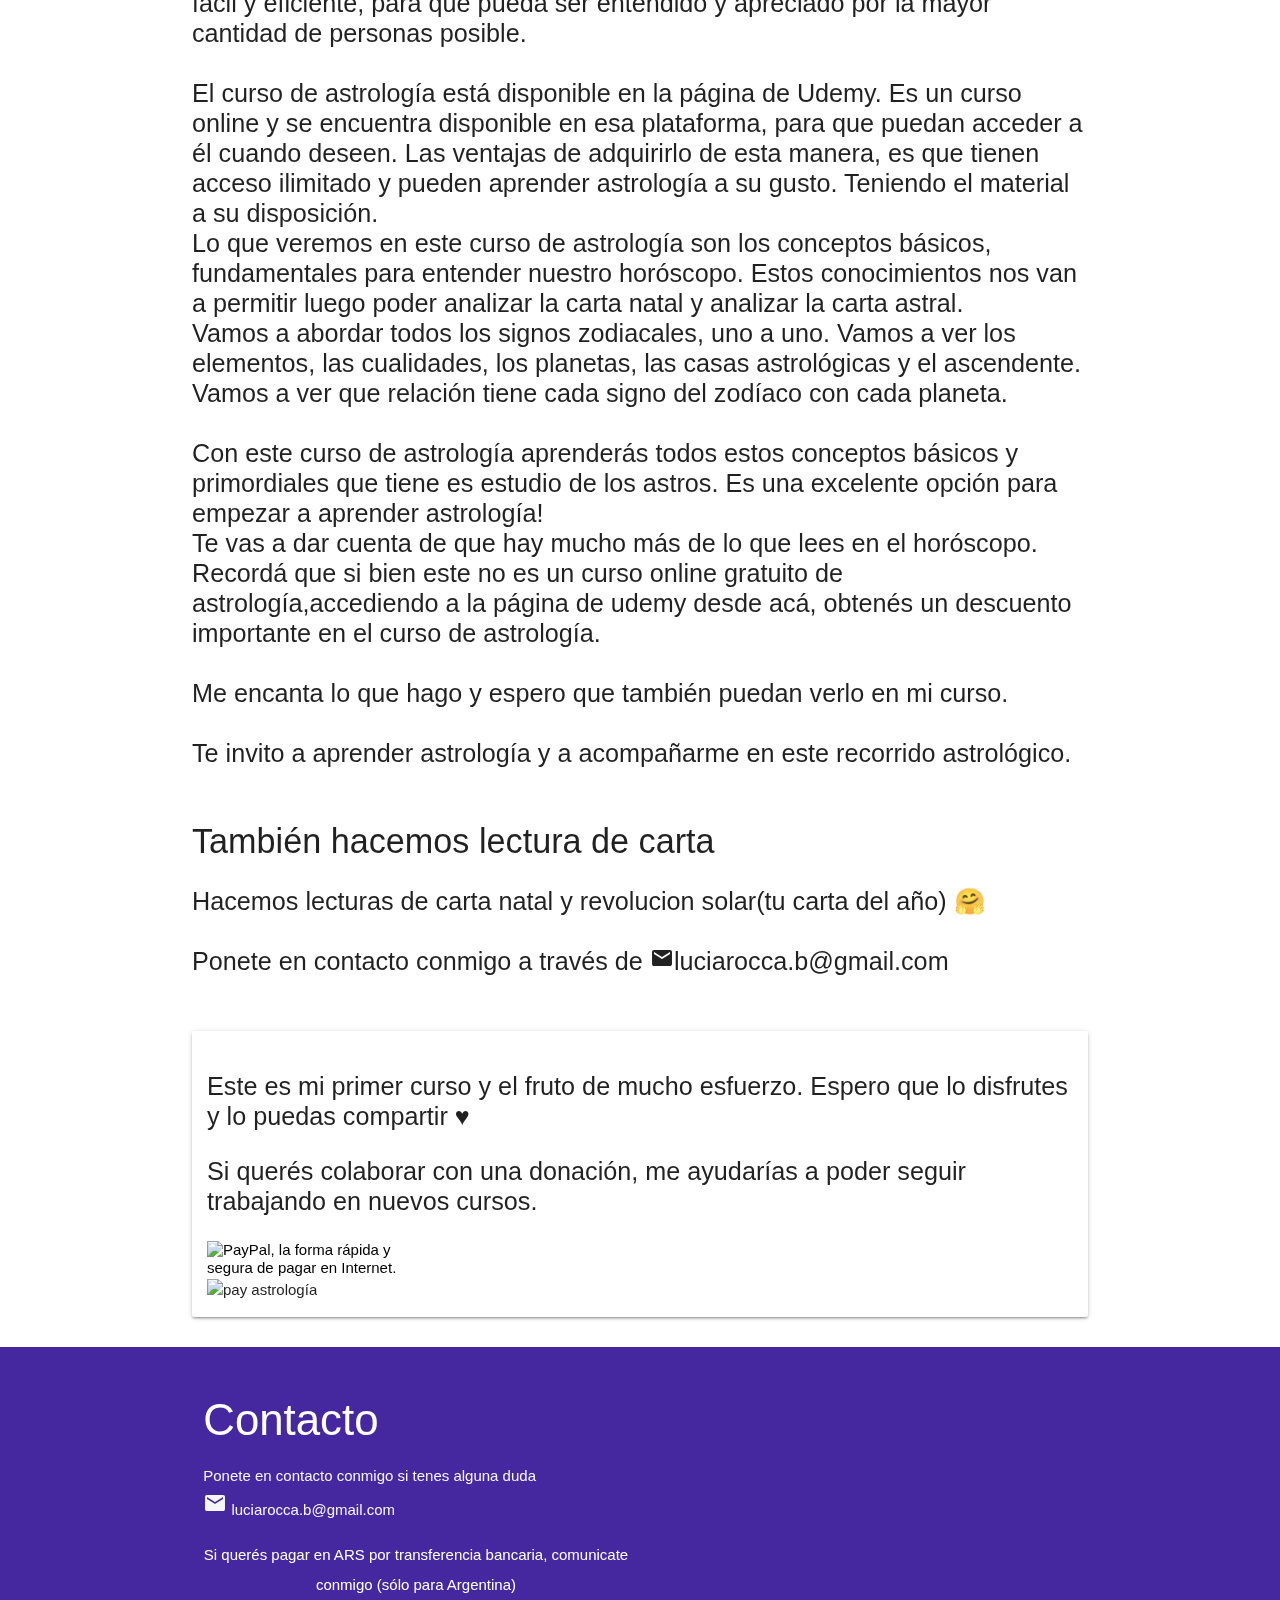
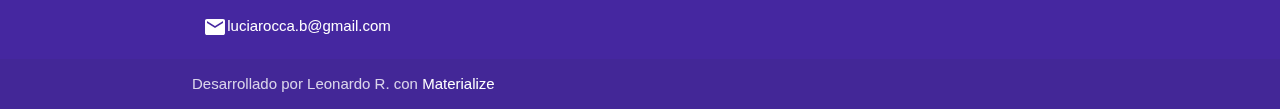
==== commit f4381156: "flags" ====
--- a/index.html
+++ b/index.html
@@ -215,7 +215,42 @@
       </div>
     </div>
 
-        <div class="primary-background white-text w3-padding-16   flex flex-space-arround">
+        <div class=" w3-padding-16   flex flex-space-arround numbers-section">
+          <div class="flow-text max-width-500 pad-rem-1 section center">
+            <i class=" material-icons">date_range</i>
+              Fecha de la última actualización: 8/2020
+          </div>
+           <div class="flow-text max-width-500 pad-rem-1 section center">
+            <i class=" material-icons">language</i>
+            Idioma: Español
+          </div>
+          <div class="flow-text max-width-500 pad-rem-1 section center">
+            <i class=" material-icons">closed_caption</i>
+              Subtítulos: Español [automático]
+            </div>
+         
+        </div>
+
+        <div class=" w3-padding-16 section">
+          <p class="center ">
+            <i class=" material-icons">flag</i>
+            Con estudiantes de distintos países
+          </p>
+          <div class="flex flex-align-center title-description flags-section">
+            <img src="images/Mexico_flag_icon.png" width="50px" alt="mexico">
+            <img src="https://cdn.countryflags.com/thumbs/peru/flag-round-250.png" width="50px" alt="perú">
+            <img src="https://icon-library.com/images/argentina-flag-icon/argentina-flag-icon-15.jpg" width="50px" alt="argentina">
+            <img src="https://img.flaticon.com/icons/png/512/197/197575.png" width="50px" alt="colombia">
+            <img src="https://image.flaticon.com/icons/png/512/197/197593.png" width="50px" alt="spain">
+            <img src="https://cdn0.iconfinder.com/data/icons/world-flags-6-2/100/Dominican_Republic-512.png" width="50px" alt="Dominican_Republic">
+            <img src="https://cdn4.iconfinder.com/data/icons/flat-circle-flag/182/portugal_circle_flag-512.png" width="50px" alt="portugal">
+            <img src="https://cdn.countryflags.com/thumbs/chile/flag-button-round-250.png" width="50px" alt="chile">
+            
+          </div>
+        </div>
+
+
+        <div class="primary-background white-text w3-padding-16   flex flex-space-arround numbers-section">
           <div class="flow-text max-width-500 pad-rem-1 section center">
             <span class="large ">1700+</span><br>
             Estudiantes inscriptos
@@ -281,7 +316,7 @@
             <i class="material-icons right">forward</i></a>
           </div>
 
-          <div>Necesitas un usuario de Udemy. Si no tienes uno, puedes registrarte <a href="#curso-progreso-register" class="primary-text go-to-course">gratis</a> </div>
+          <div>Necesitas un usuario de Udemy. Si no tienes uno, puedes registrarte <a href="#curso-progreso-register" class="primary-text go-to-course">GRATIS</a> </div>
         </div>
 
           <h3> Lo que aprenderás</h3>
@@ -496,6 +531,8 @@
      <a href="#" id="share-course-button-cupon" class="btn-large waves-effect waves-light primary-background-outlined go-to-course flex"><i class="material-icons padding-right-5">group_add</i> Compartir</a>
    </li>
   </ul>
+
+  <div class="container">Recuerda que necesitas un usuario de Udemy. Si no tienes uno, puedes registrarte <a href="#curso-progreso-register" class="primary-text go-to-course">GRATIS</a> </div>
     
   <div class="container">
 
--- a/css/style.css
+++ b/css/style.css
@@ -322,4 +322,14 @@
 
     height: 75%;
 
+}
+
+.numbers-section .large{
+  font-size: 2rem;
+}
+
+.flags-section img{
+  padding-left: 5px; 
+  padding-right: 5px; 
+  width: 4rem;
 }--- a/css/style.css
+++ b/css/style.css
@@ -322,4 +322,14 @@
 
     height: 75%;
 
+}
+
+.numbers-section .large{
+  font-size: 2rem;
+}
+
+.flags-section img{
+  padding-left: 5px; 
+  padding-right: 5px; 
+  width: 4rem;
 }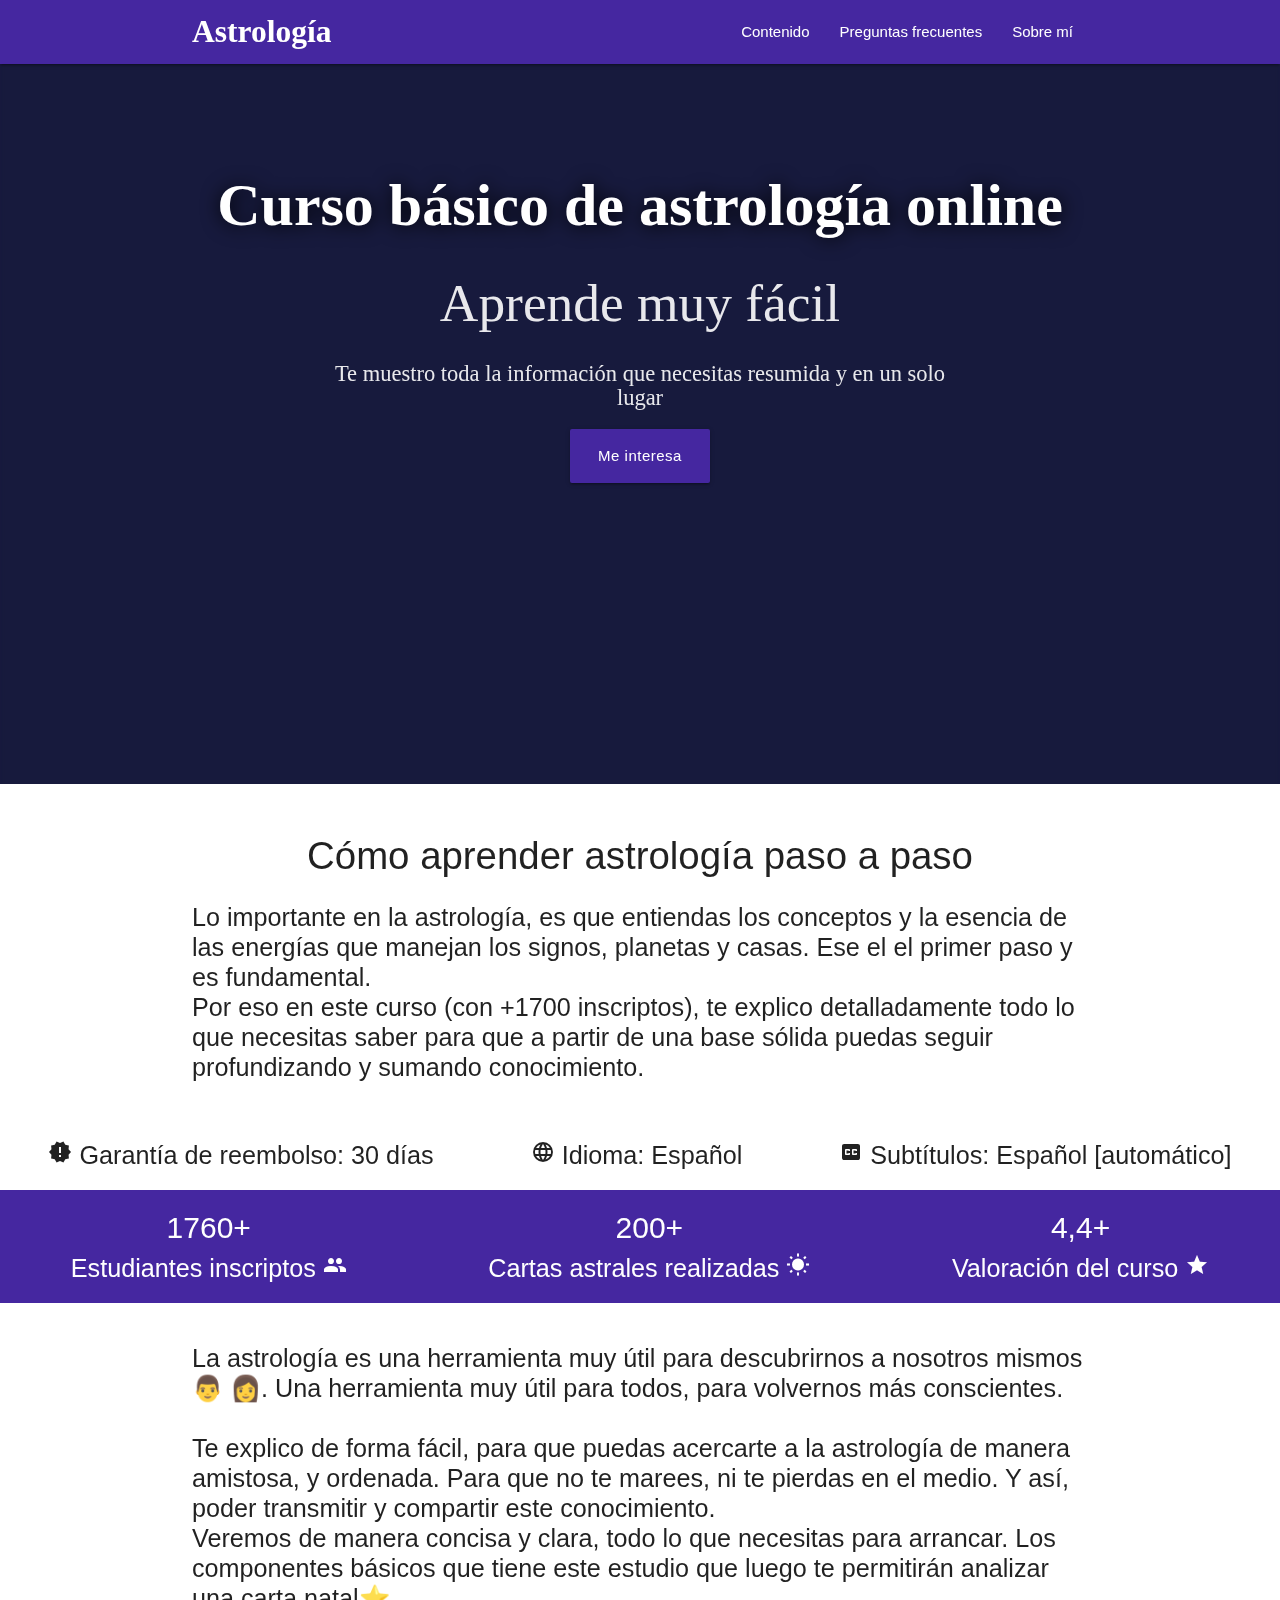
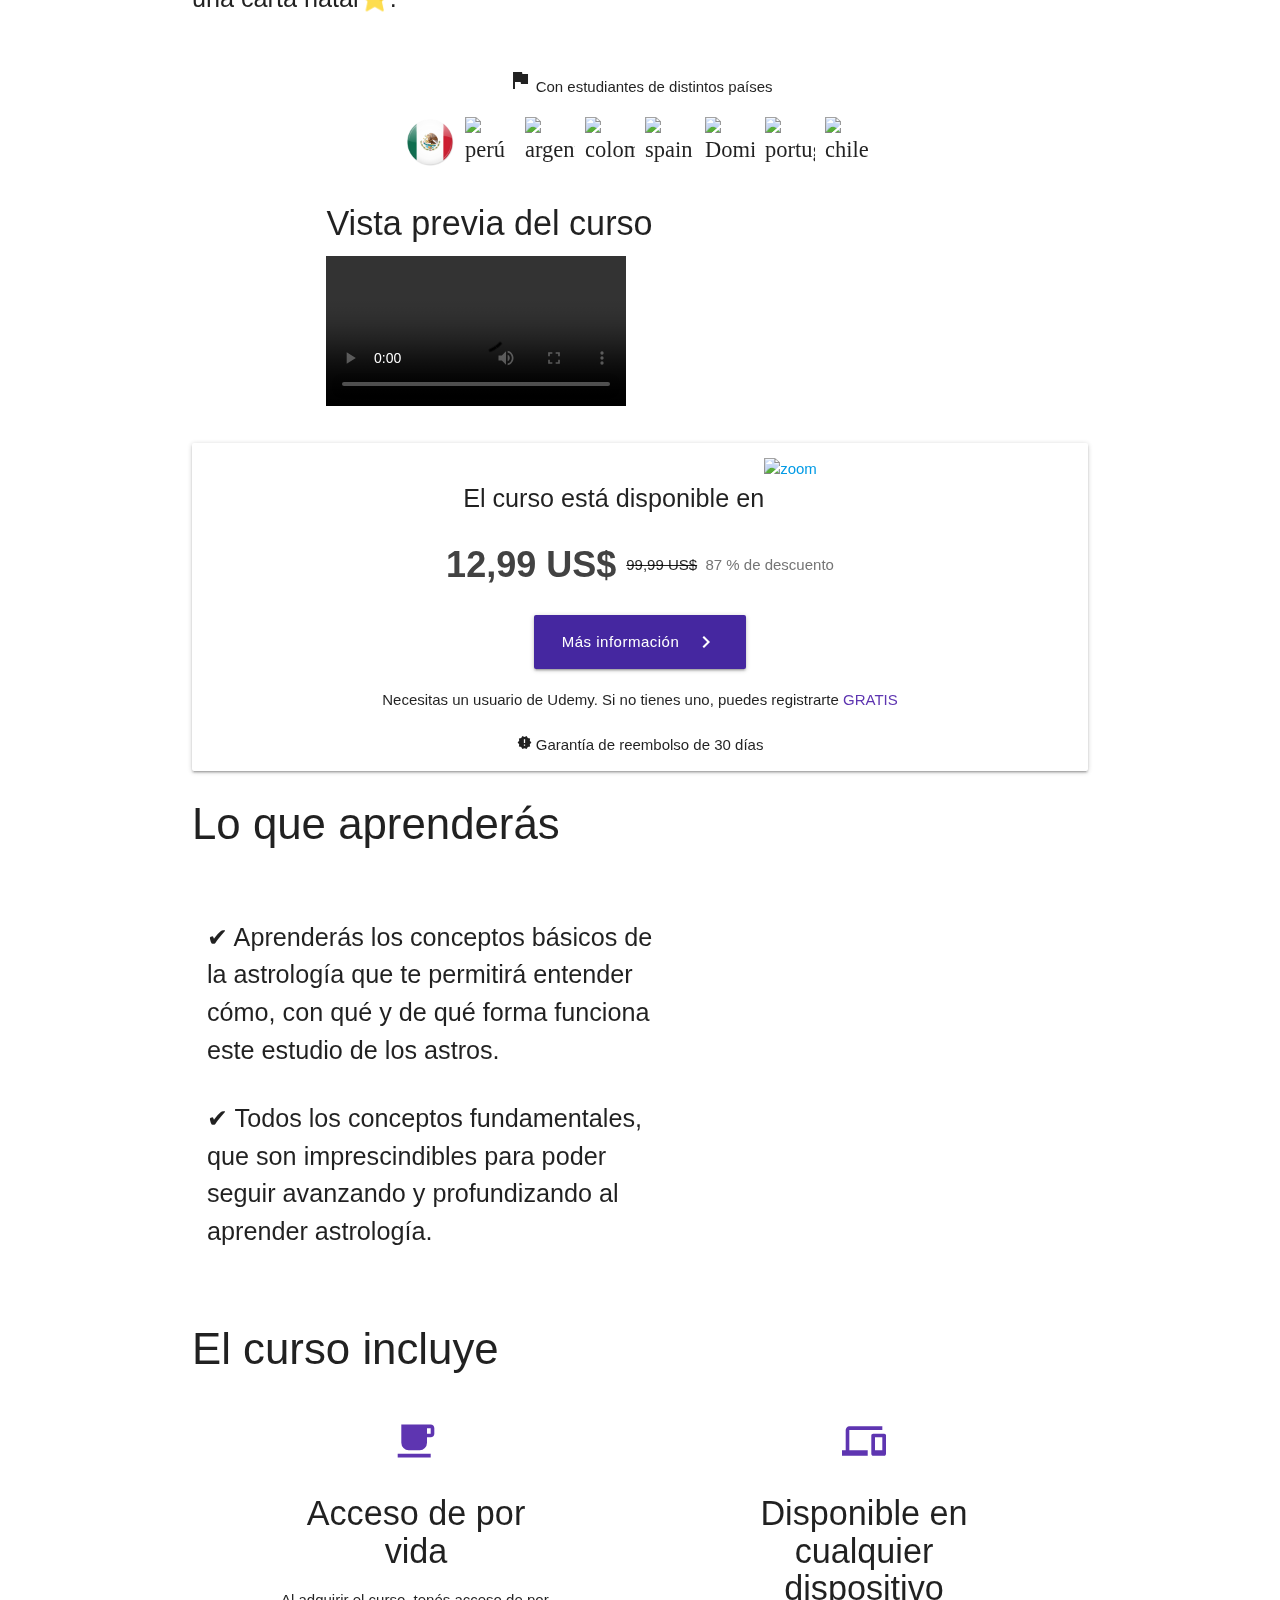
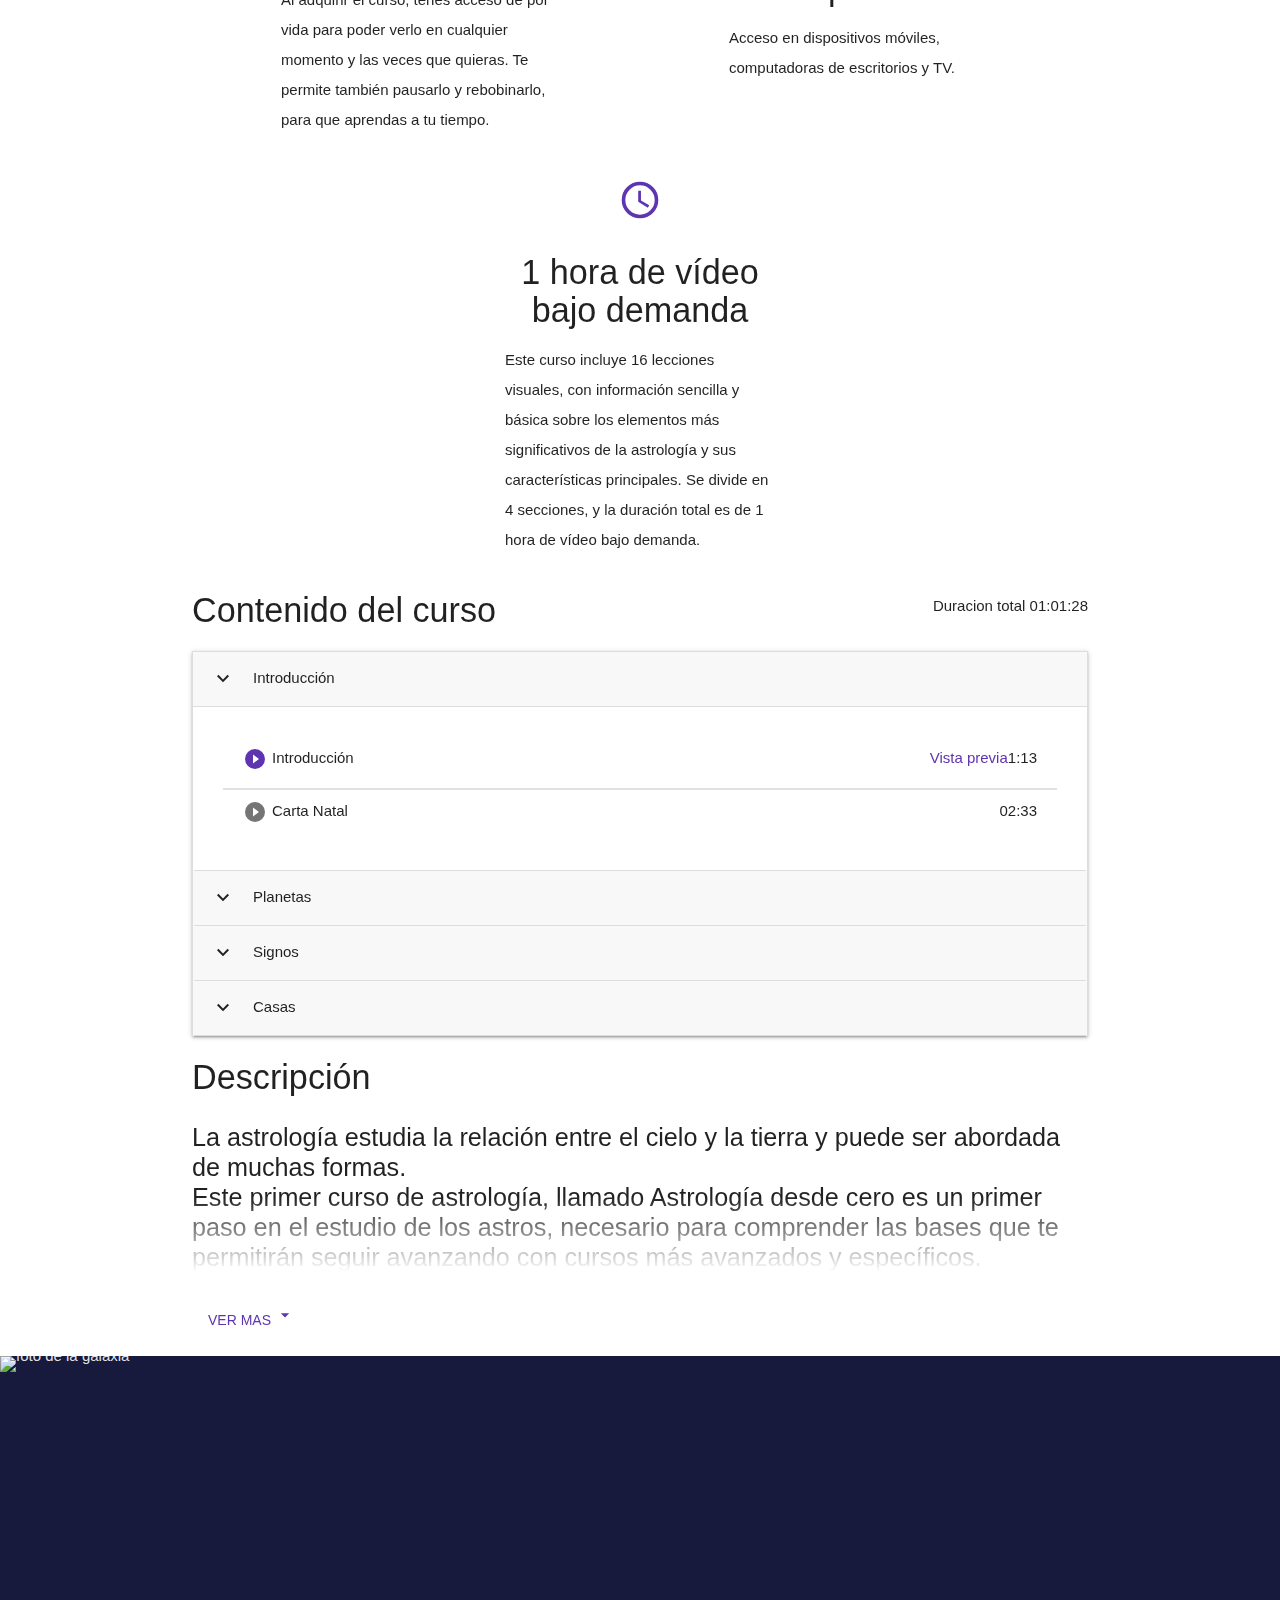
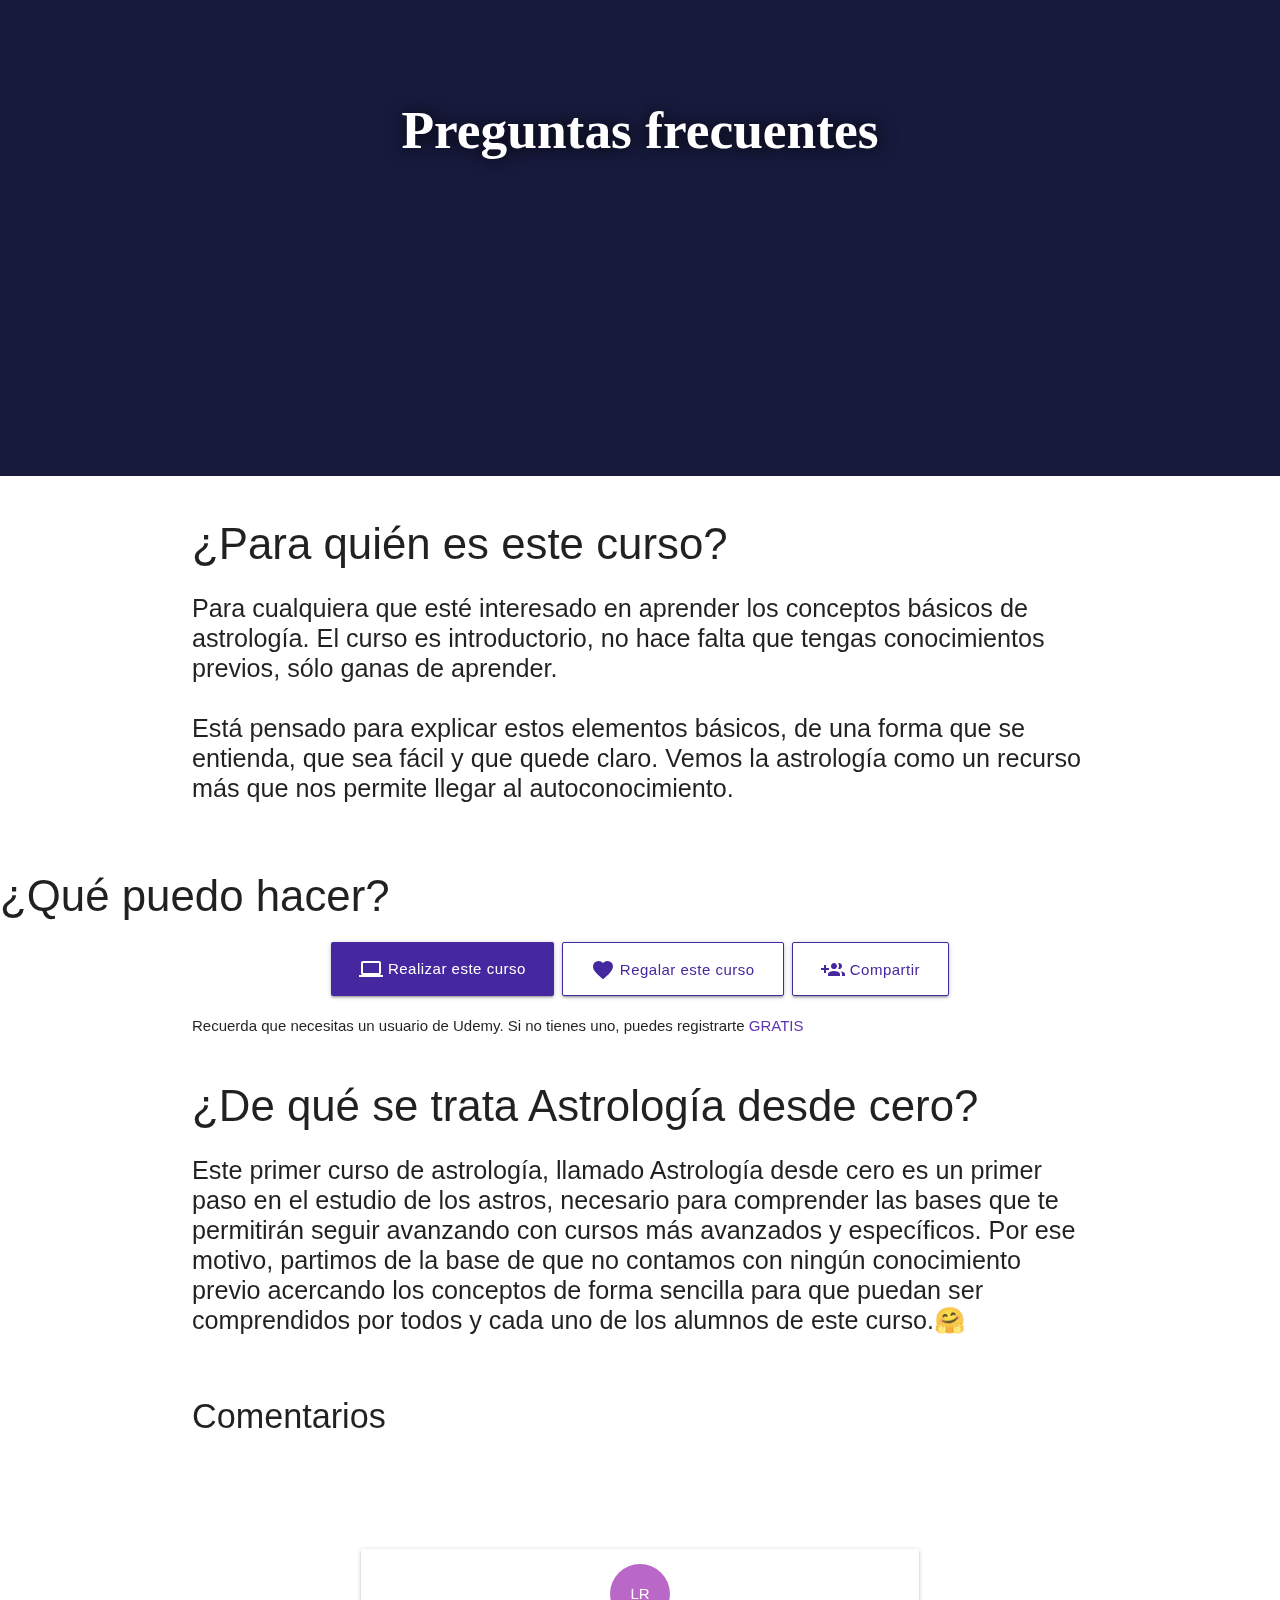
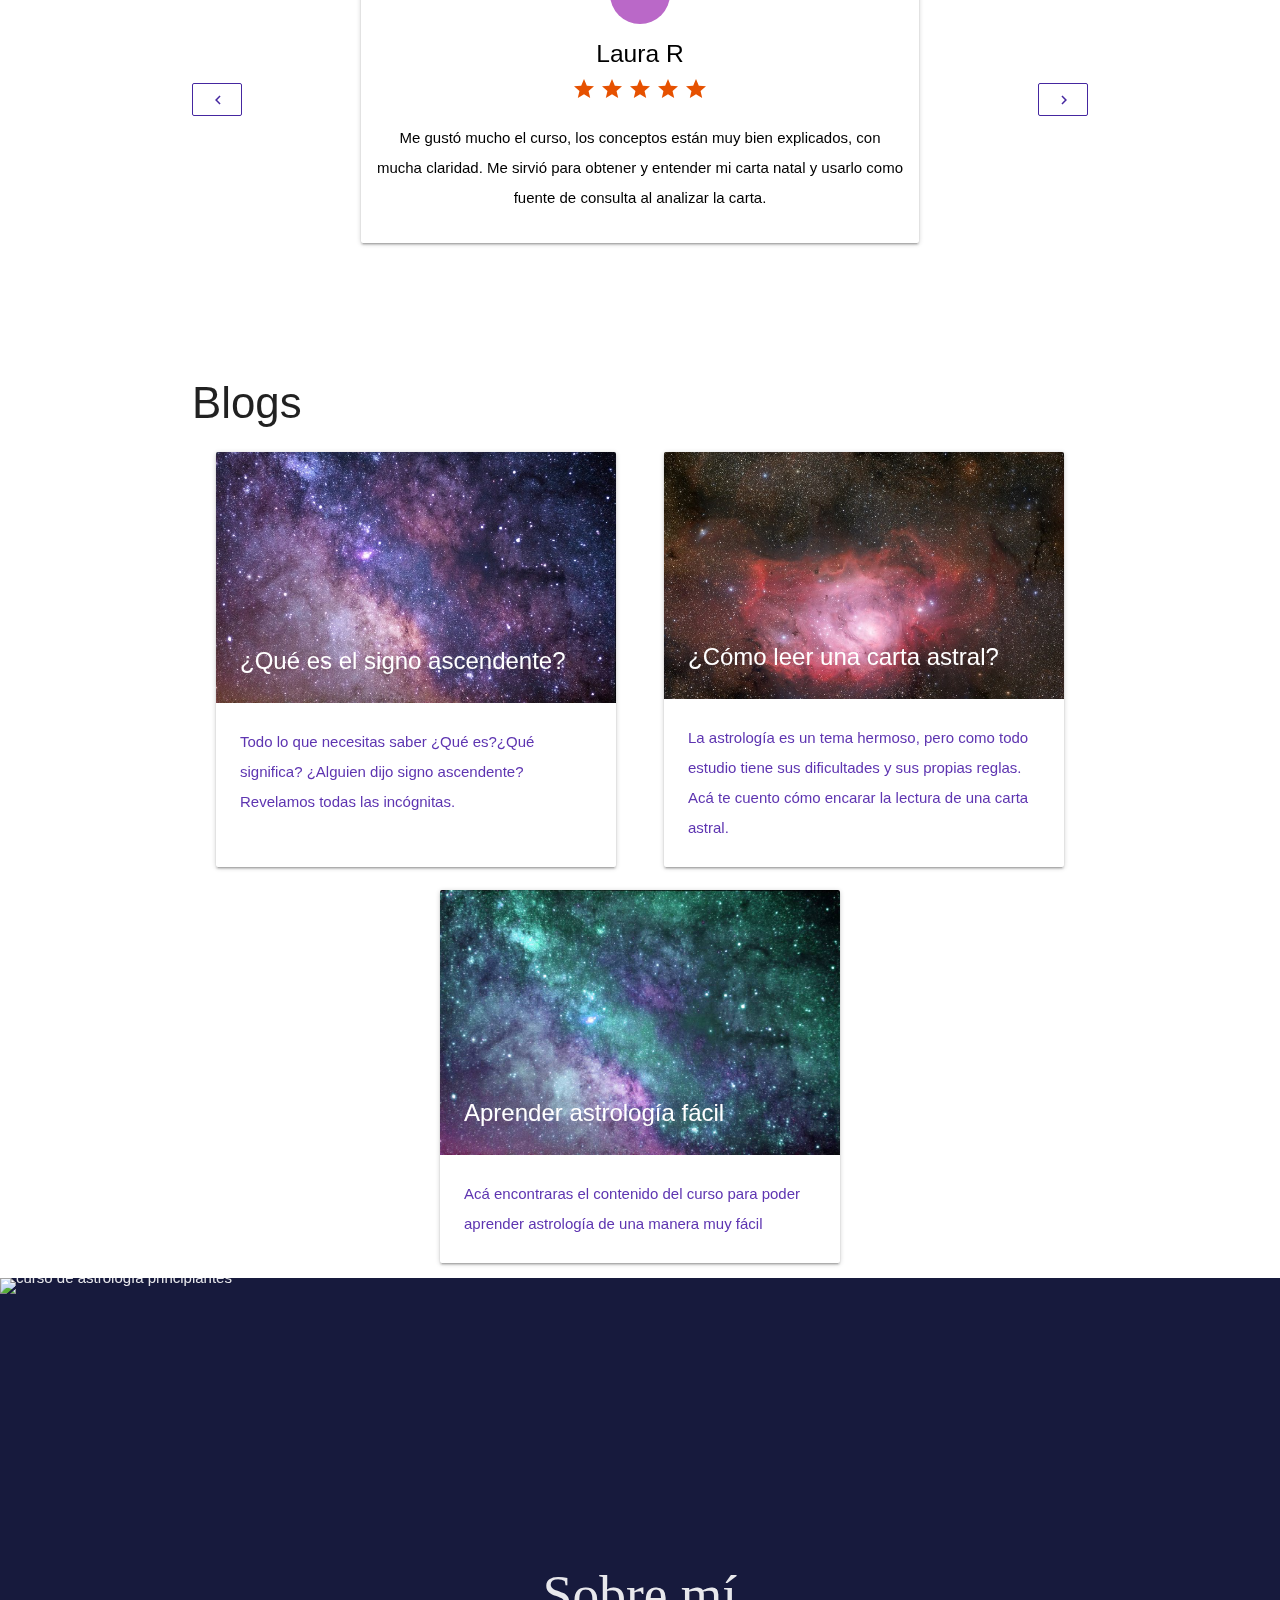
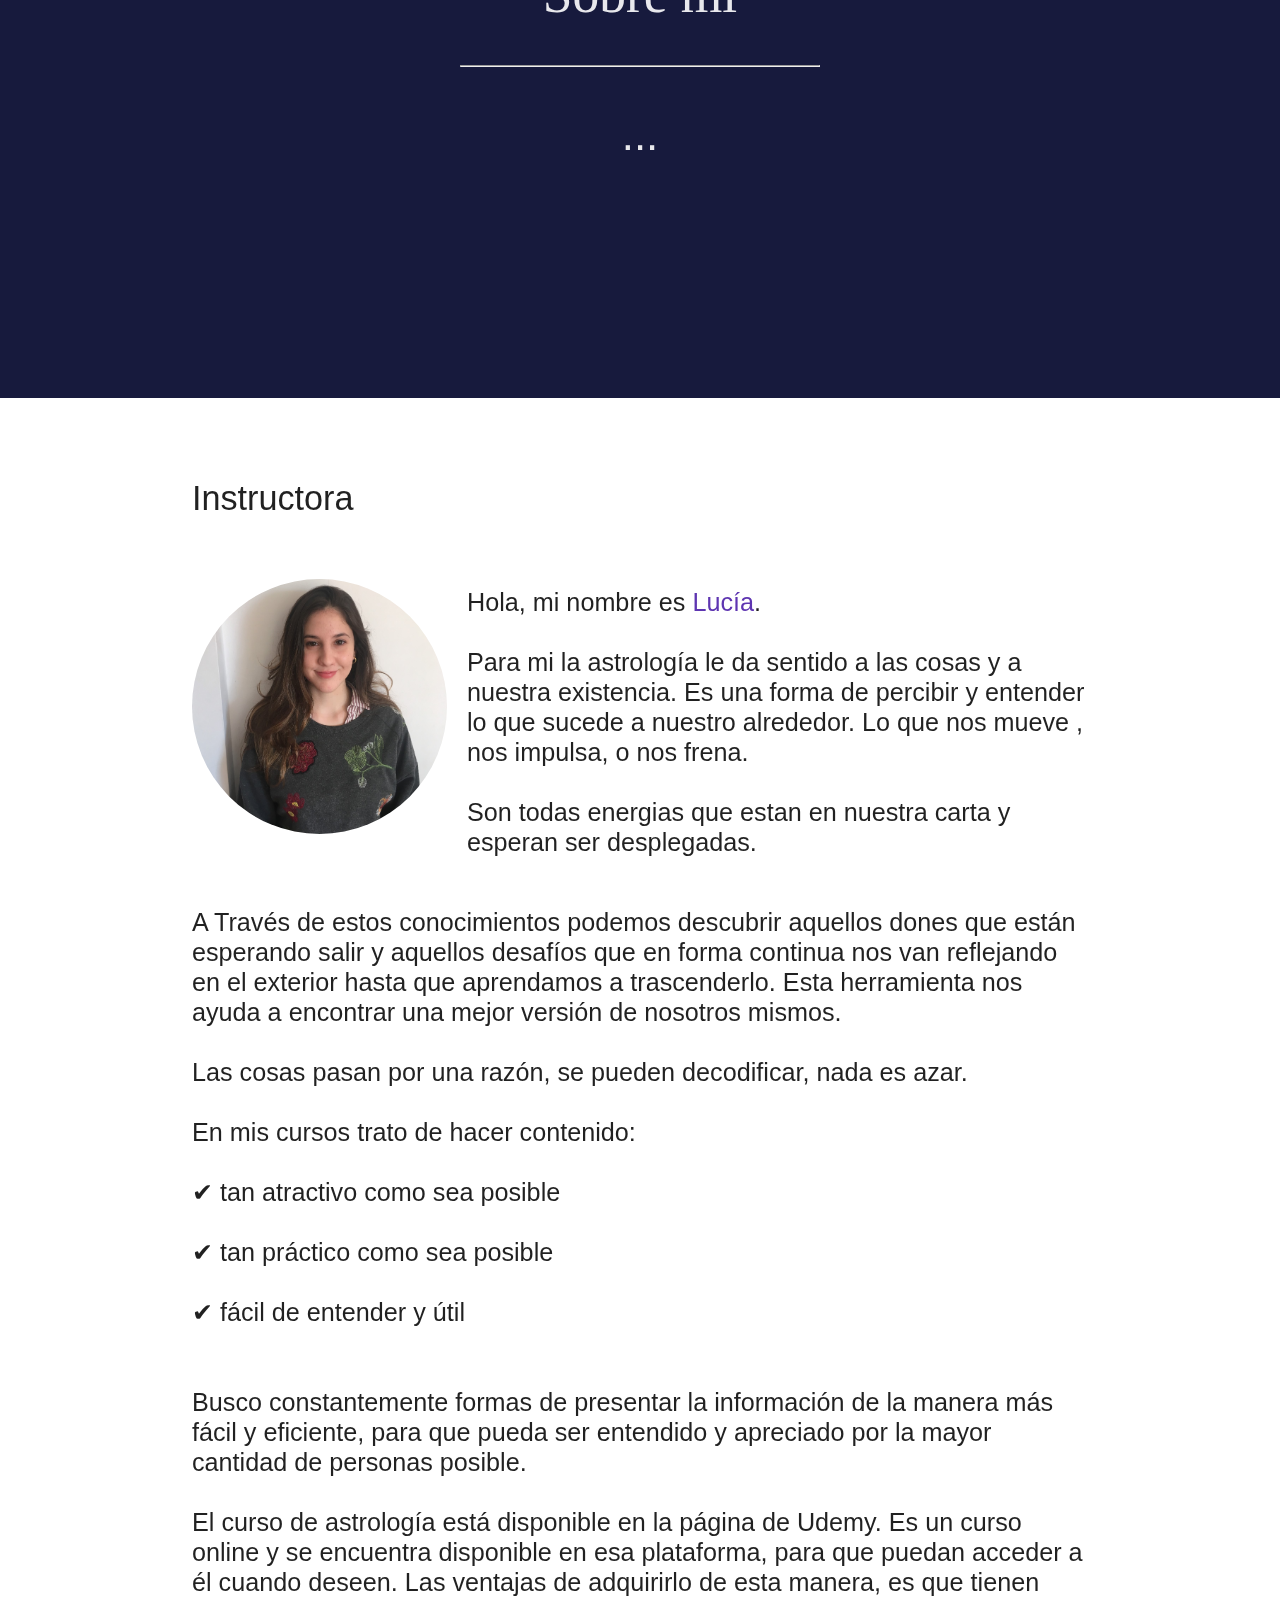
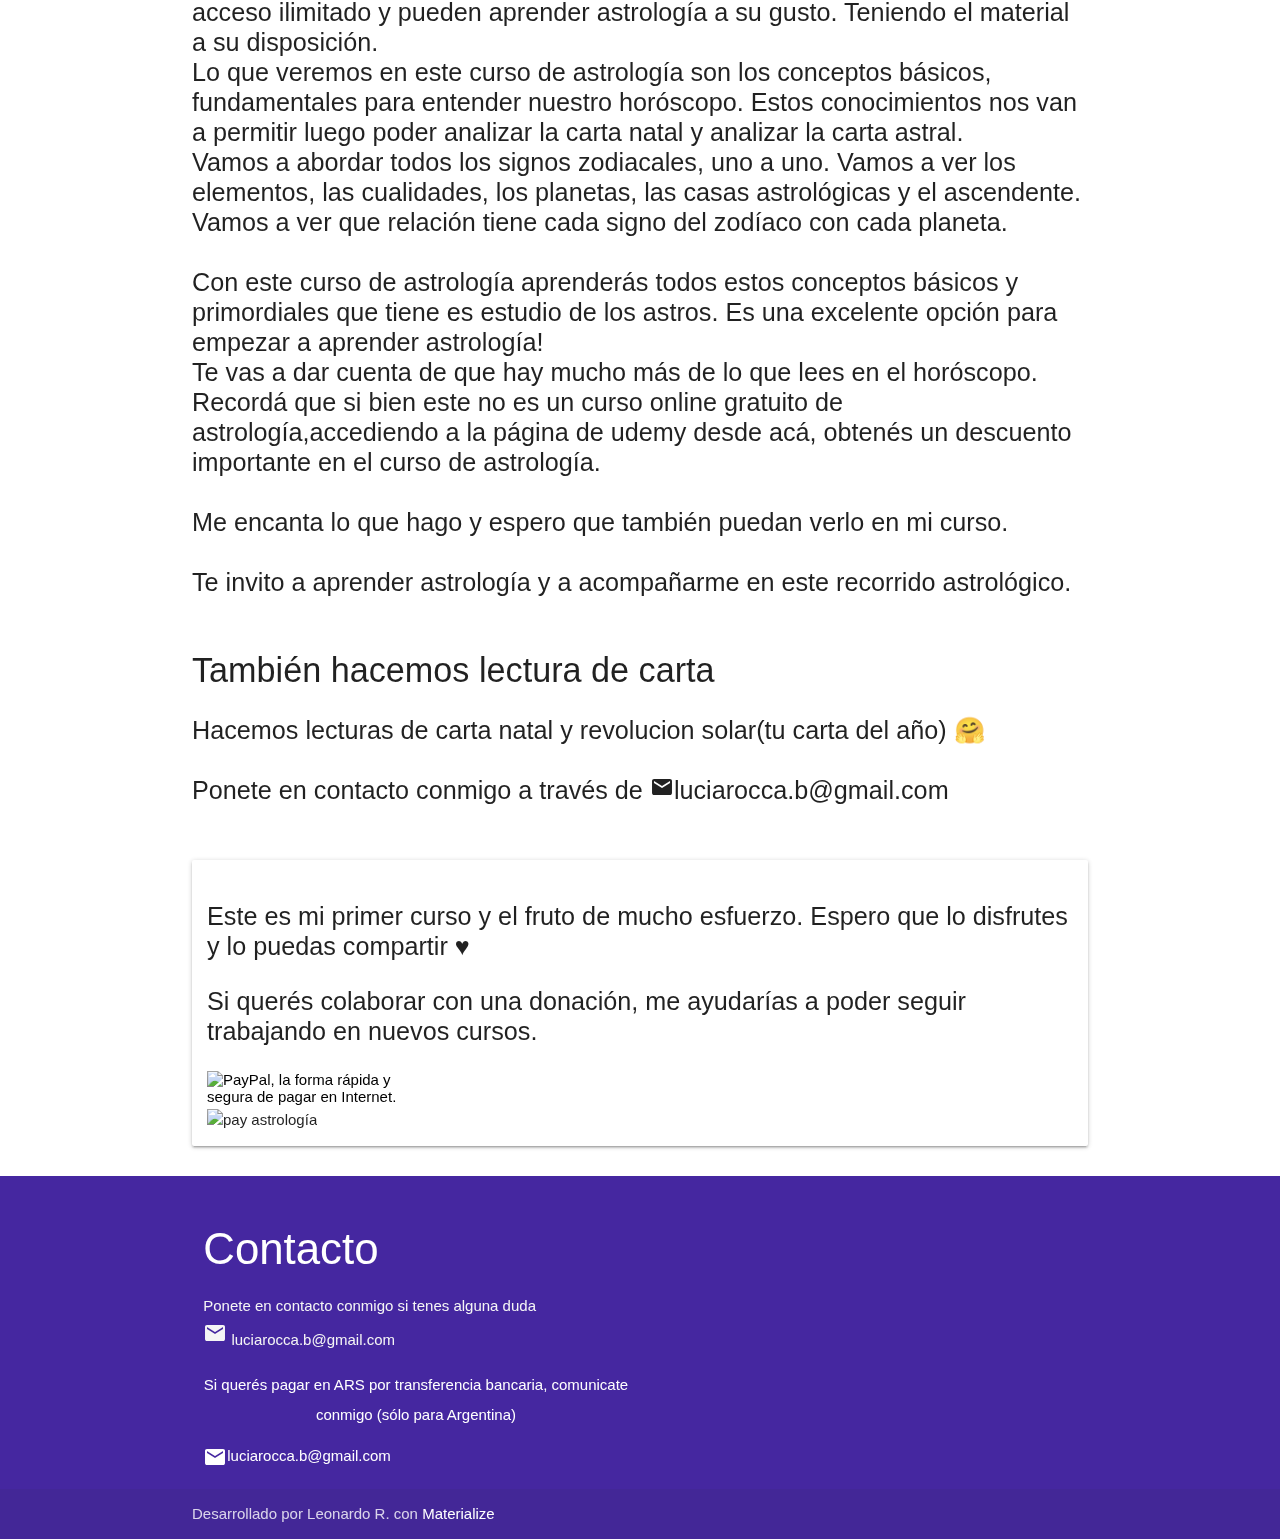
==== commit 19940106: "hide some text" ====
--- a/index.html
+++ b/index.html
@@ -215,10 +215,10 @@
       </div>
     </div>
 
-        <div class=" w3-padding-16   flex flex-space-arround numbers-section">
+        <div class=" w3-padding-16   flex flex-space-arround numbers-section">      
           <div class="flow-text max-width-500 pad-rem-1 section center">
-            <i class=" material-icons">date_range</i>
-              Fecha de la última actualización: 8/2020
+            <i class=" material-icons">new_releases</i>
+              Garantía de reembolso: 30 días
           </div>
            <div class="flow-text max-width-500 pad-rem-1 section center">
             <i class=" material-icons">language</i>
@@ -230,6 +230,34 @@
             </div>
          
         </div>
+
+        <div class="primary-background white-text w3-padding-16   flex flex-space-arround numbers-section">
+          <div class="flow-text max-width-500 pad-rem-1 section center">
+            <span class="large ">1760+</span><br>
+            Estudiantes inscriptos
+
+            <i class=" material-icons">people</i>
+          </div>
+          <div class="flow-text max-width-500 pad-rem-1 section center">
+            <span class="large">200+</span><br>
+            Cartas astrales realizadas
+            <i class=" material-icons">wb_sunny</i>
+          </div>
+          <div class="flow-text max-width-500 pad-rem-1 section center">
+            <span class="large">4,4+</span><br>
+            Valoración del curso
+            <i class=" material-icons">star</i>
+          </div>
+        </div>
+
+  <div class="container" id="info-curso2">
+    <div class="section" >
+
+        <p class="left-align light flow-text real-text hide-on-small-only">La astrología es una herramienta muy útil para <strong>descubrirnos a nosotros mismos</strong>👨 👩. Una herramienta muy útil para todos, para volvernos más conscientes. 
+
+        Te explico de <strong>forma fácil</strong>, para que puedas acercarte a la astrología de manera amistosa, y ordenada. Para que no te marees, ni te pierdas en el medio. Y así, poder transmitir y compartir este conocimiento. 
+        Veremos de manera<strong> concisa y clara</strong>, todo lo que necesitas para arrancar. Los componentes básicos que tiene este estudio que luego te permitirán analizar una carta natal⭐.
+        </p>
 
         <div class=" w3-padding-16 section">
           <p class="center ">
@@ -250,35 +278,6 @@
         </div>
 
 
-        <div class="primary-background white-text w3-padding-16   flex flex-space-arround numbers-section">
-          <div class="flow-text max-width-500 pad-rem-1 section center">
-            <span class="large ">1700+</span><br>
-            Estudiantes inscriptos
-
-            <i class=" material-icons">people</i>
-          </div>
-          <div class="flow-text max-width-500 pad-rem-1 section center">
-            <span class="large">200+</span><br>
-            Cartas astrales realizadas
-            <i class=" material-icons">wb_sunny</i>
-          </div>
-          <div class="flow-text max-width-500 pad-rem-1 section center">
-            <span class="large">4,3+</span><br>
-            Valoración del curso
-            <i class=" material-icons">star</i>
-          </div>
-        </div>
-
-  <div class="container" id="info-curso2">
-    <div class="section" >
-
-        <p class="left-align light flow-text real-text">La astrología es una herramienta muy útil para <strong>descubrirnos a nosotros mismos</strong>👨 👩. Una herramienta muy útil para todos, para volvernos más conscientes. 
-
-        Te explico de <strong>forma fácil</strong>, para que puedas acercarte a la astrología de manera amistosa, y ordenada. Para que no te marees, ni te pierdas en el medio. Y así, poder transmitir y compartir este conocimiento. 
-        Veremos de manera<strong> concisa y clara</strong>, todo lo que necesitas para arrancar. Los componentes básicos que tiene este estudio que luego te permitirán analizar una carta natal⭐.
-        </p>
-
-
       <div class="container" id="promo-video">
         <h4>Vista previa del curso</h4>
         <video class="responsive-video" controls>
@@ -291,8 +290,7 @@
         <div class="row center card pad-rem-1" >
           <div class="flex">
             <p class="left-align light flow-text">
-              El curso está disponible en</p><img style="width: 165px;" src="images/udemy-logo.png" alt="zoom" title="udemy" class="go-to-course" /><p class="left-align light flow-text">y entrando a través de esta página obtienes un <strong>importante descuento!</strong>
-            </p>
+              El curso está disponible en</p><a href="#" class="go-to-course"><img style="width: 165px;" src="images/udemy-logo.png" alt="zoom" title="udemy" /></a>
           </div>
           <div class="flex">
 
@@ -313,10 +311,13 @@
             <br/>
             <a href="#curso-progreso-register" id="go-to-course" class="btn-large waves-effect waves-light primary-background go-to-course">
             Más información
-            <i class="material-icons right">forward</i></a>
+            <i class="material-icons right">chevron_right</i></a>
           </div>
 
           <div>Necesitas un usuario de Udemy. Si no tienes uno, puedes registrarte <a href="#curso-progreso-register" class="primary-text go-to-course">GRATIS</a> </div>
+          <br/>
+          <div>           
+            <i class=" material-icons tiny">new_releases</i> Garantía de reembolso de 30 días</div>
         </div>
 
           <h3> Lo que aprenderás</h3>
@@ -459,15 +460,14 @@
 
       <h4>Descripción</h4>
       <p class="left-align light flow-text show-more--container real-text">La astrología estudia la relación entre el cielo y la tierra y puede ser abordada de muchas formas.
-        Este primer curso de astrología, llamado Astrología desde cero es un <strong>primer paso</strong> en el estudio de los astros, necesario para comprender las bases que te permitirán seguir avanzando con cursos más avanzados y específicos.
-        
-        Por ese motivo, partimos de la base de que no contamos con <strong> ningún conocimiento previo</strong>  acercando los conceptos de forma sencilla para que puedan ser comprendidos por todos y cada uno de los alumnos de este curso.</p>
+        Este primer curso de astrología, llamado Astrología desde cero es un <strong>primer paso</strong> en el estudio de los astros, necesario para comprender las bases que te permitirán seguir avanzando con cursos más avanzados y específicos.</p>
         <a id="show-more-btn-"  class="waves-effect btn-flat primary-text "><strong> Ver mas</strong> 
           <i class="large material-icons">arrow_drop_down</i>
         </a>
 
       <div class="left-align light flow-text scale-transition scale-in">
-        <p class="more-text flow-text real-text">Con solo conocer el lugar, fecha y hora de nacimiento, vas a poder obtener un montón de información acerca de vos mismo.
+        <p class="more-text flow-text real-text">Por ese motivo, partimos de la base de que no contamos con <strong> ningún conocimiento previo</strong>  acercando los conceptos de forma sencilla para que puedan ser comprendidos por todos y cada uno de los alumnos de este curso.
+        Con solo conocer el lugar, fecha y hora de nacimiento, vas a poder obtener un montón de información acerca de vos mismo.
         Este curso está dirigido a todos aquellos que quieran comenzar a aprender astrología y <strong> su influencia en nuestra vida</strong>.
         
         Vamos a ver paso a paso los elementos de una carta natal y cómo interpretarlos. Aprenderemos acerca de la energía de los planetas, los signos zodiacales, sus cualidades y elementos y las casas astrológicas.
@@ -541,7 +541,7 @@
       <h3>¿De qué se trata Astrología desde cero?</h3>
       <p class="left-align light flow-text">
         Este primer curso de astrología, llamado Astrología desde cero es un <strong>primer paso</strong> en el estudio de los astros, necesario para comprender las bases que te permitirán seguir avanzando con cursos más avanzados y específicos.
-        Por ese motivo, partimos de la base de que no contamos con <strong> ningún conocimiento previo</strong>  acercando los conceptos de forma sencilla para que puedan ser comprendidos por todos y cada uno de los alumnos de este curso.
+        Por ese motivo, partimos de la base de que no contamos con <strong> ningún conocimiento previo</strong>  acercando los conceptos de forma sencilla para que puedan ser comprendidos por todos y cada uno de los alumnos de este curso.🤗
       </p>
 
 
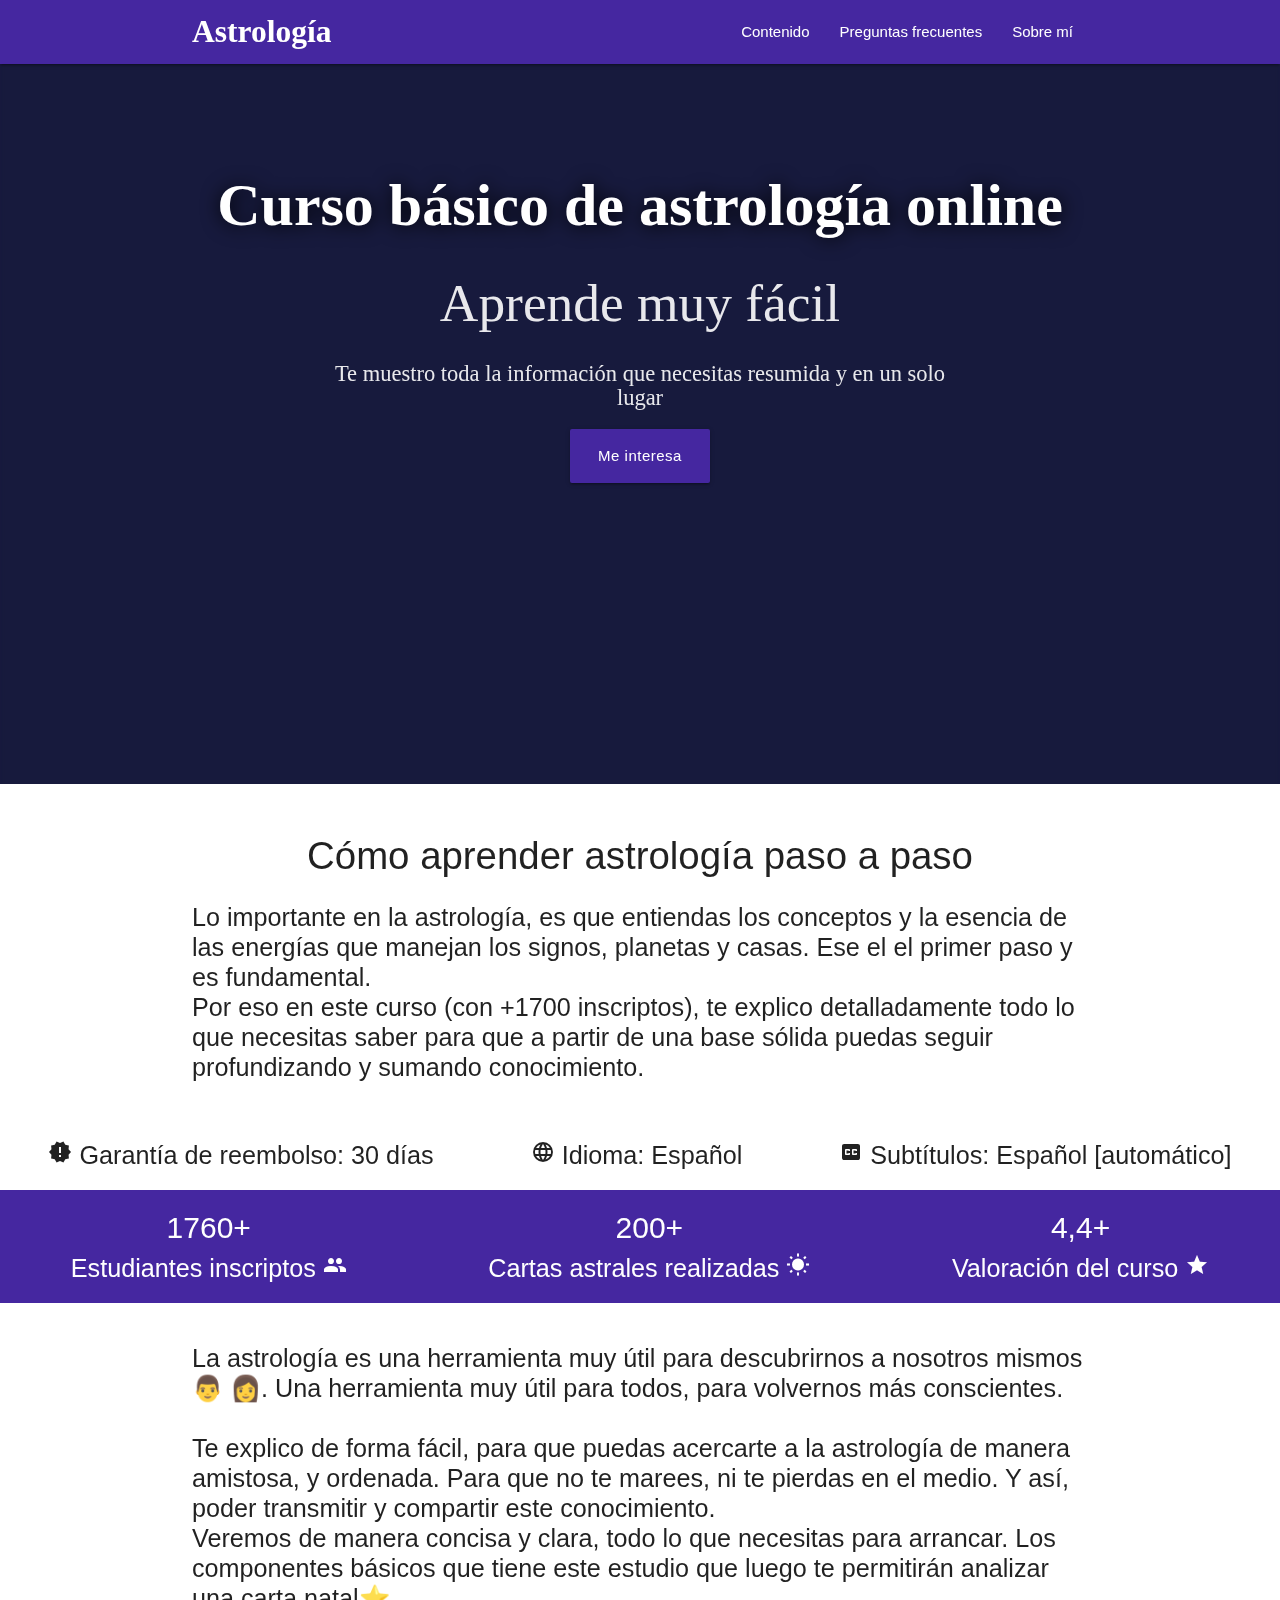
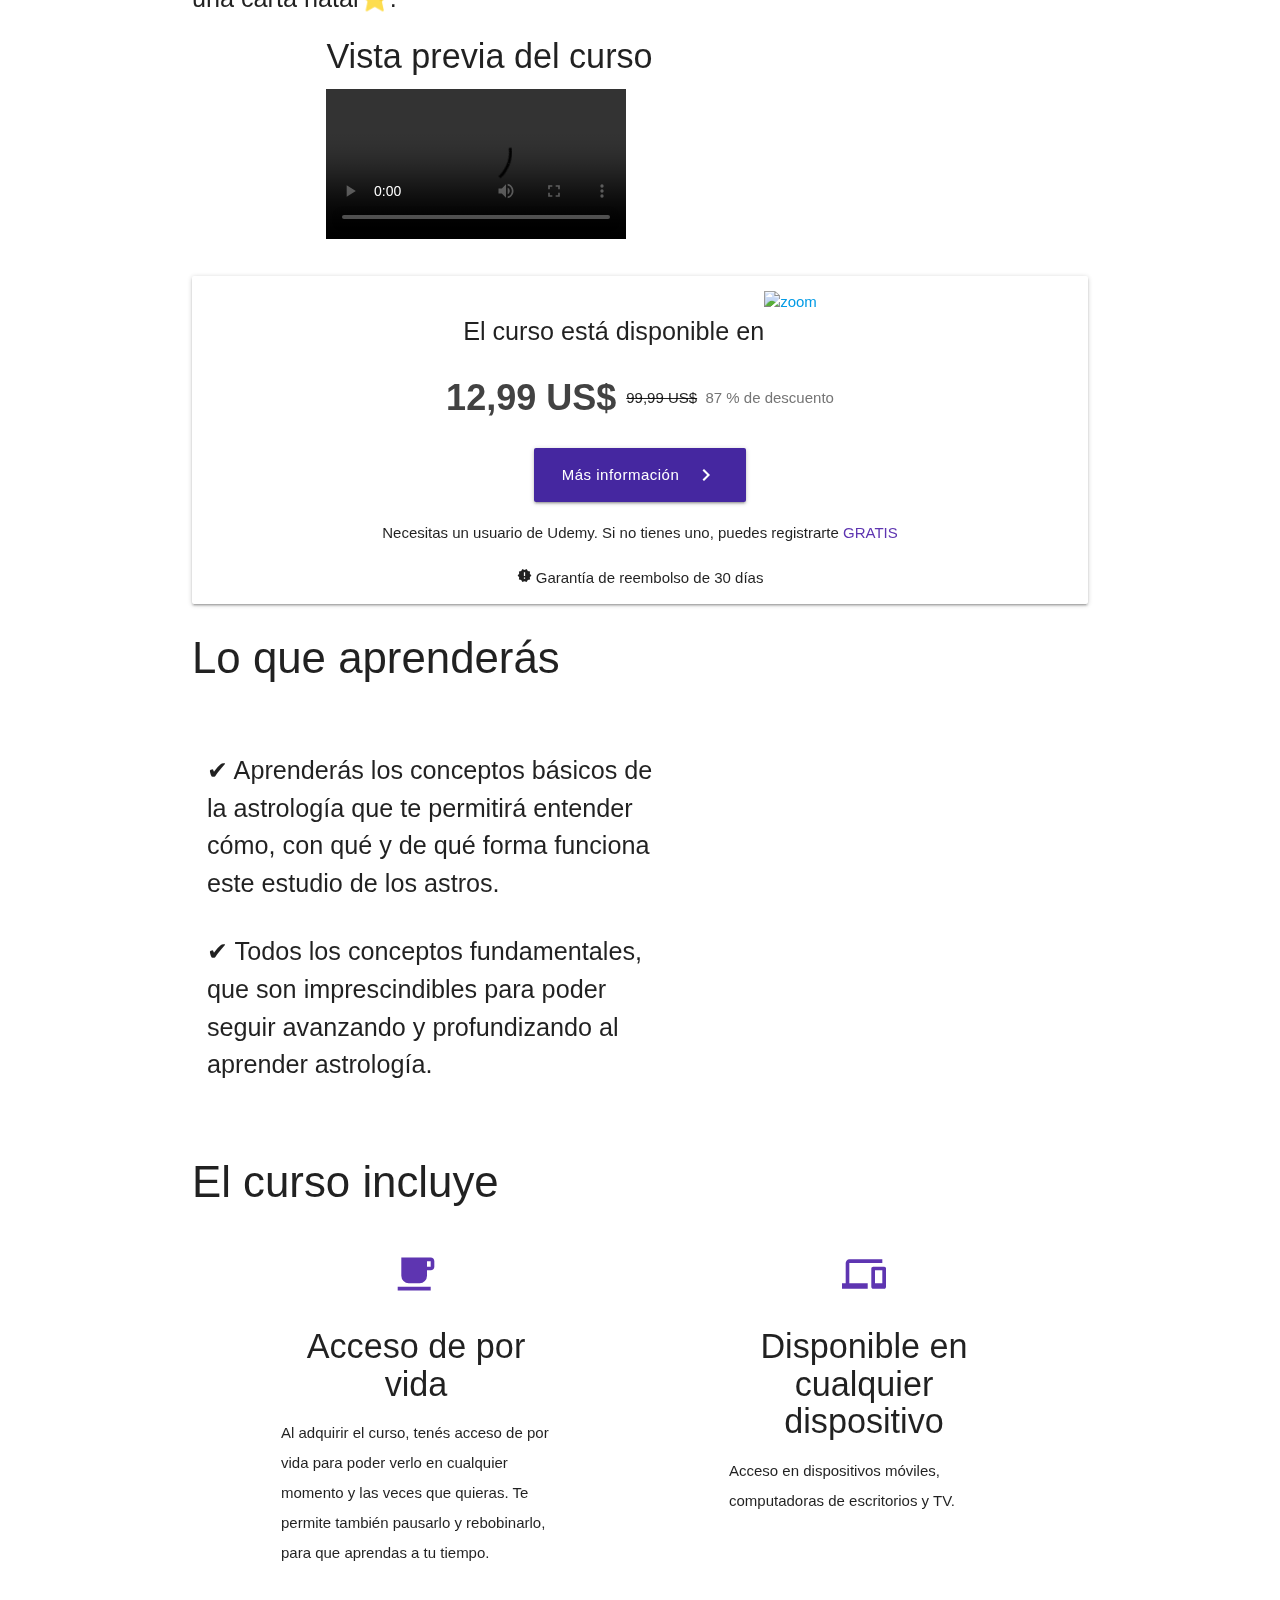
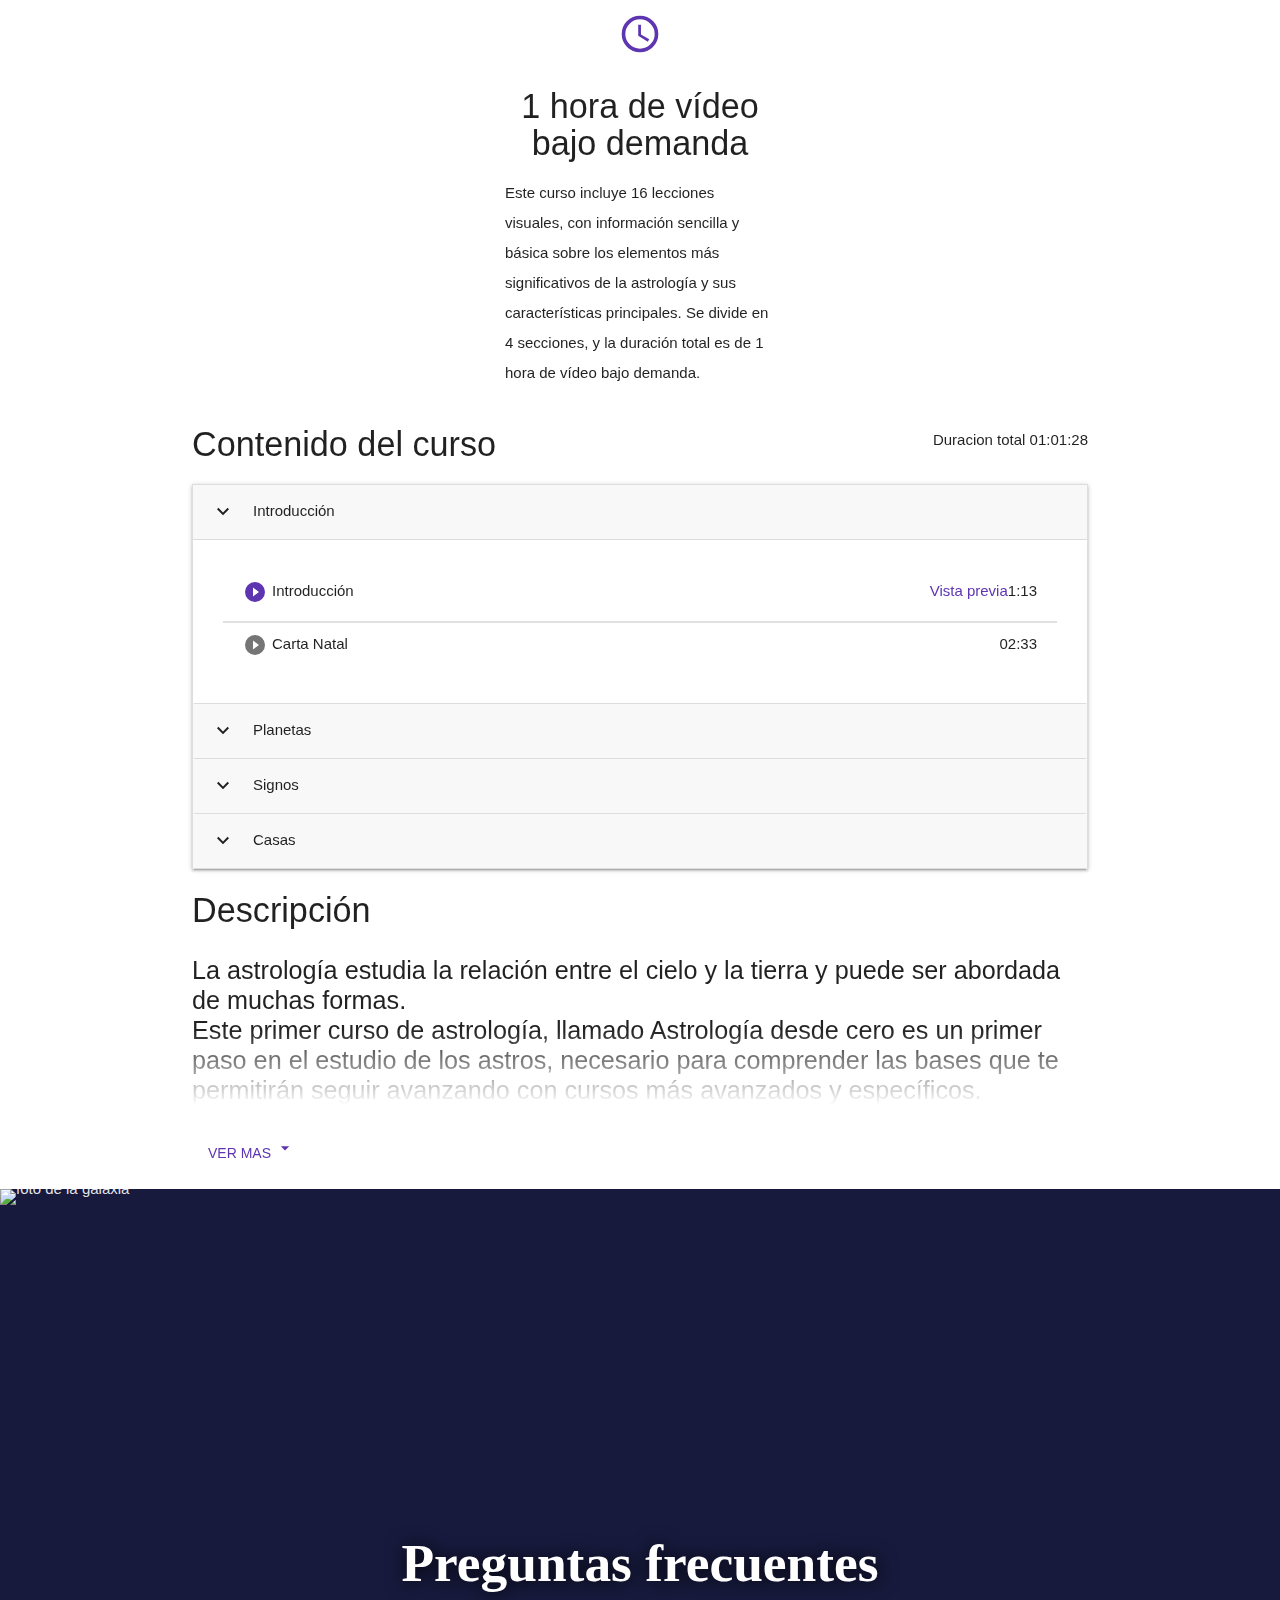
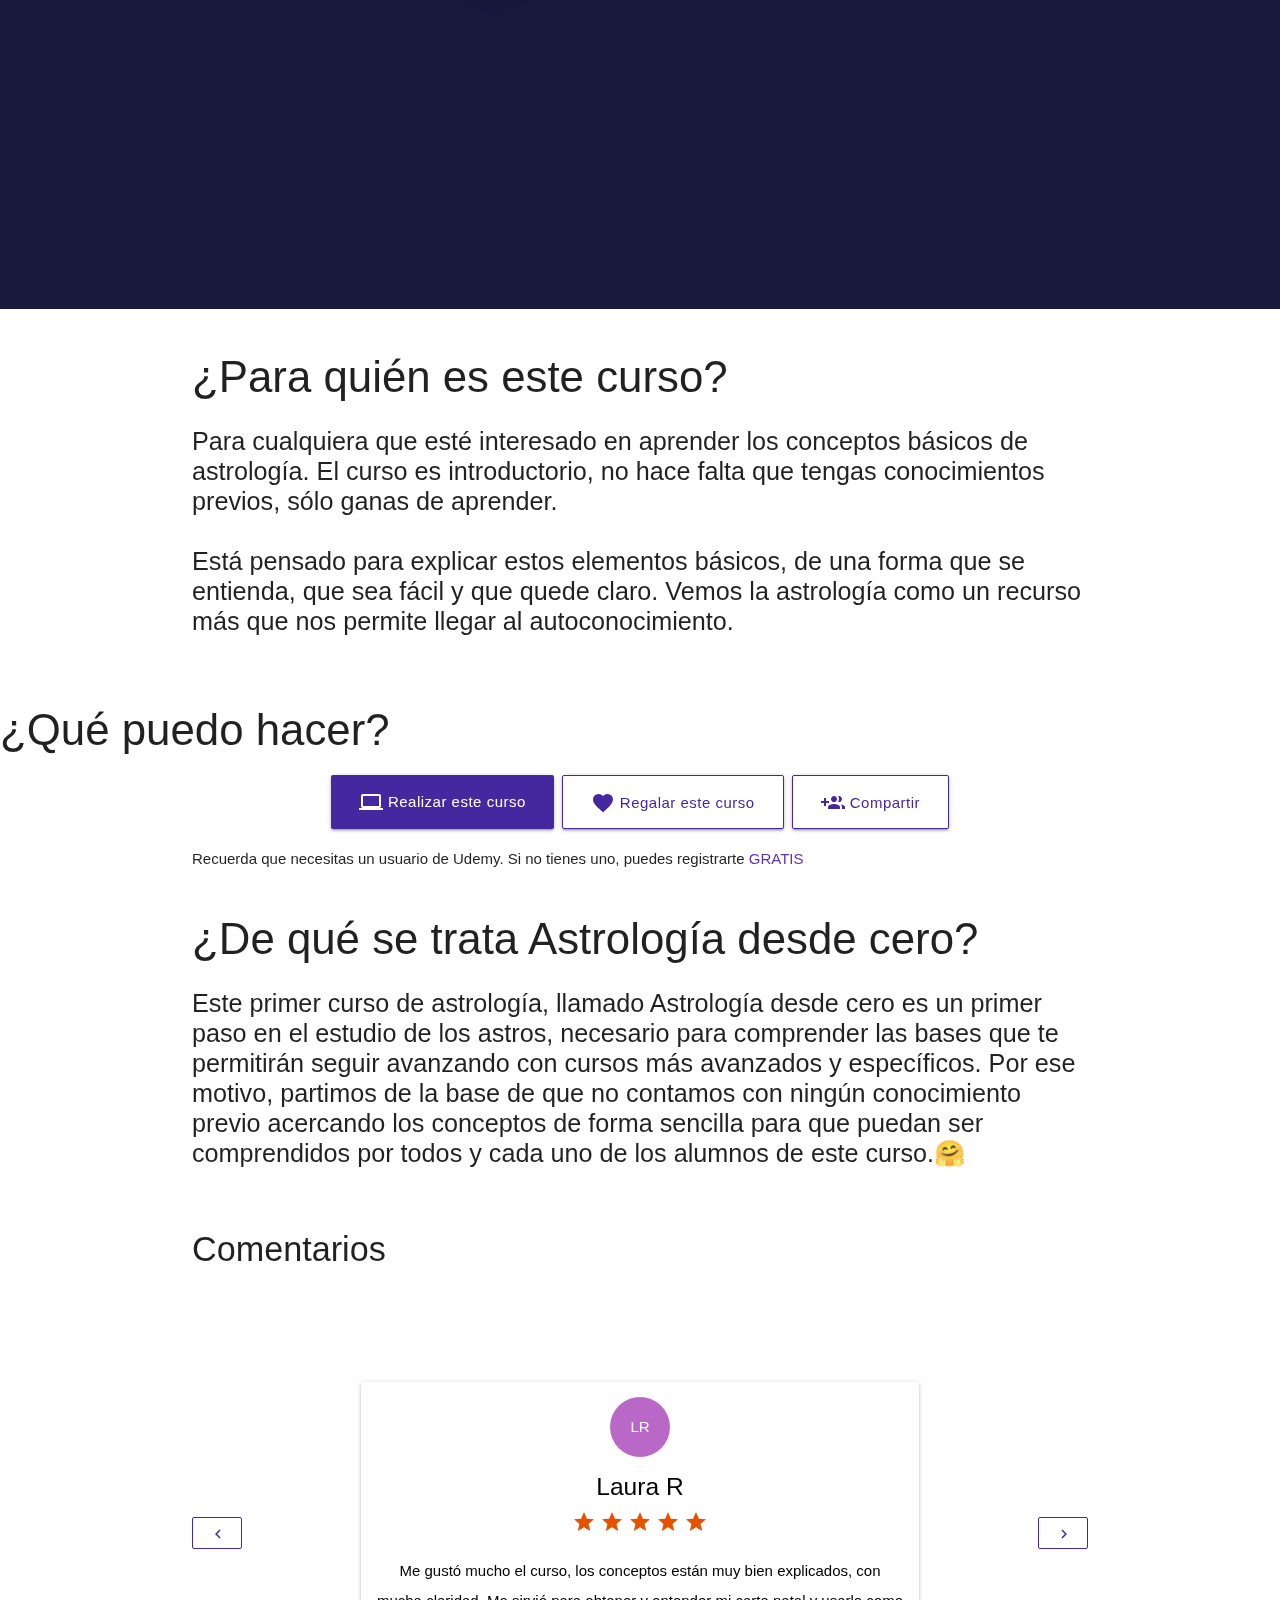
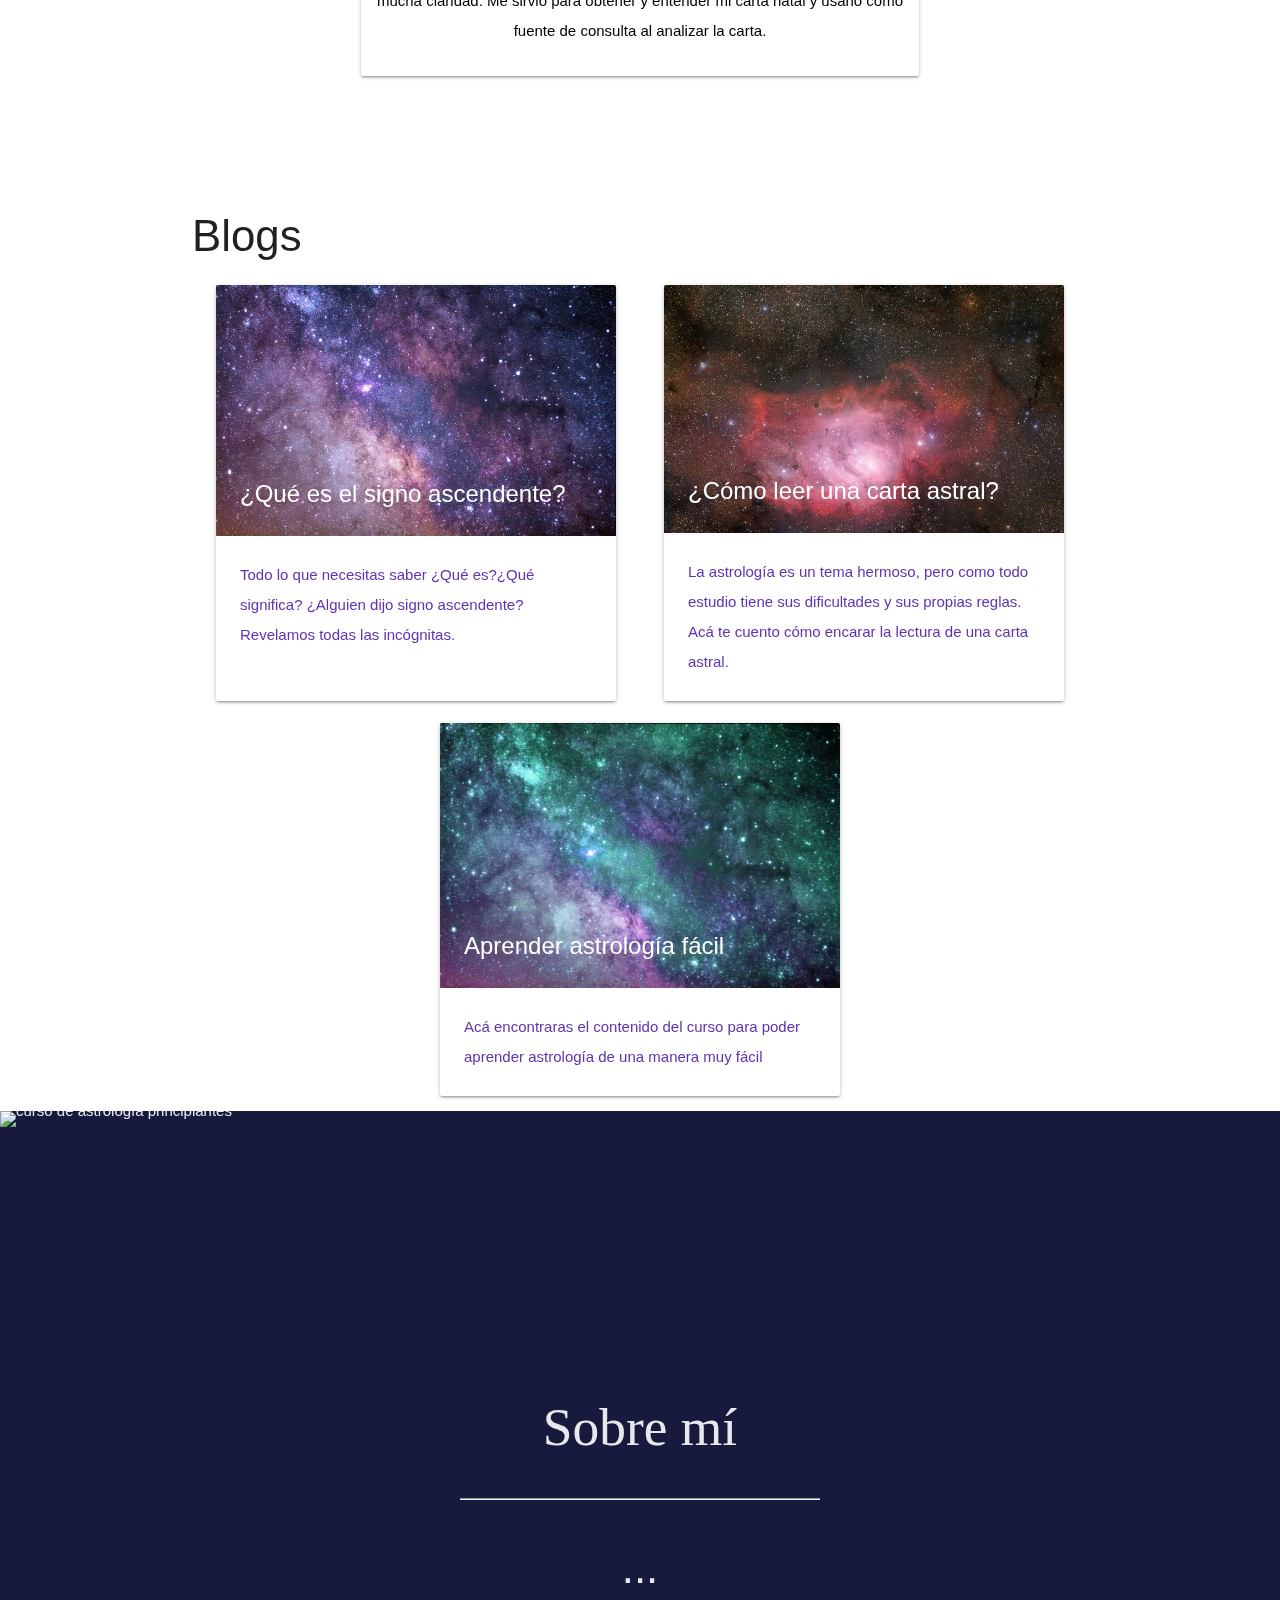
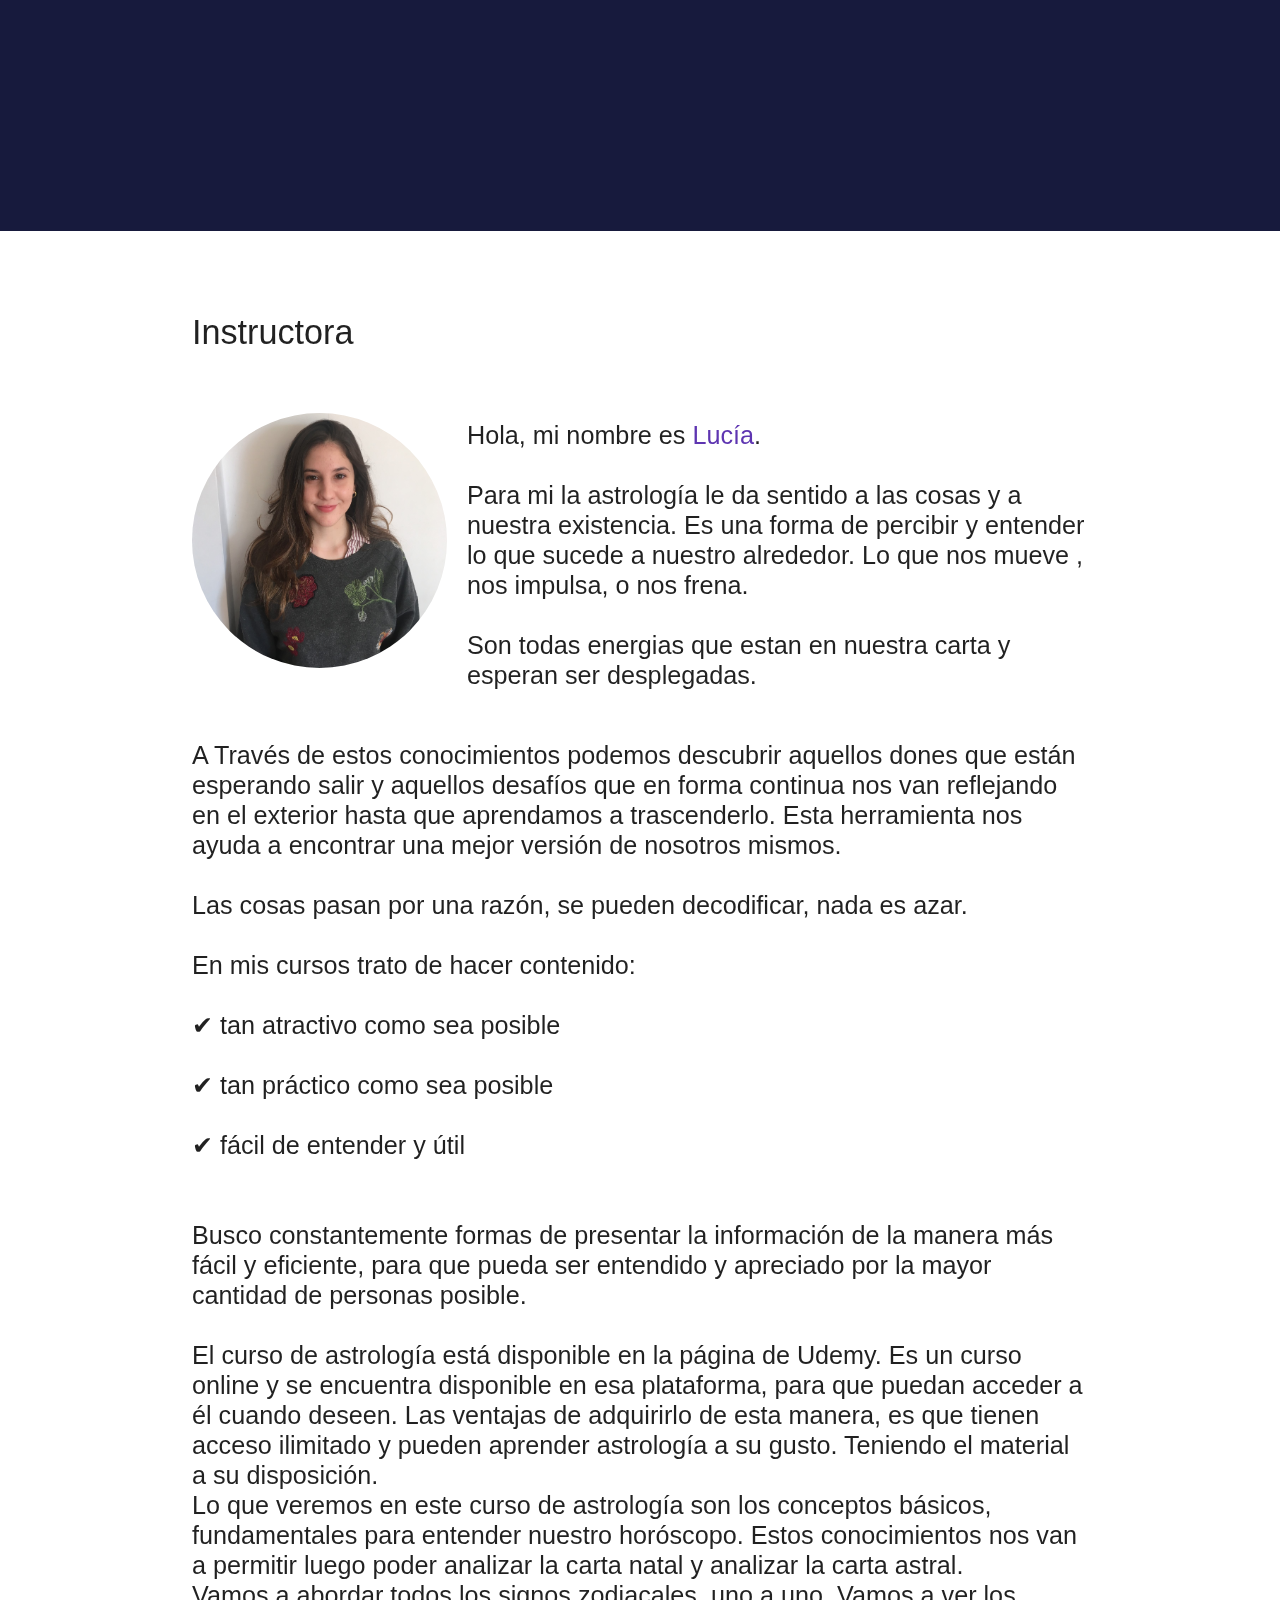
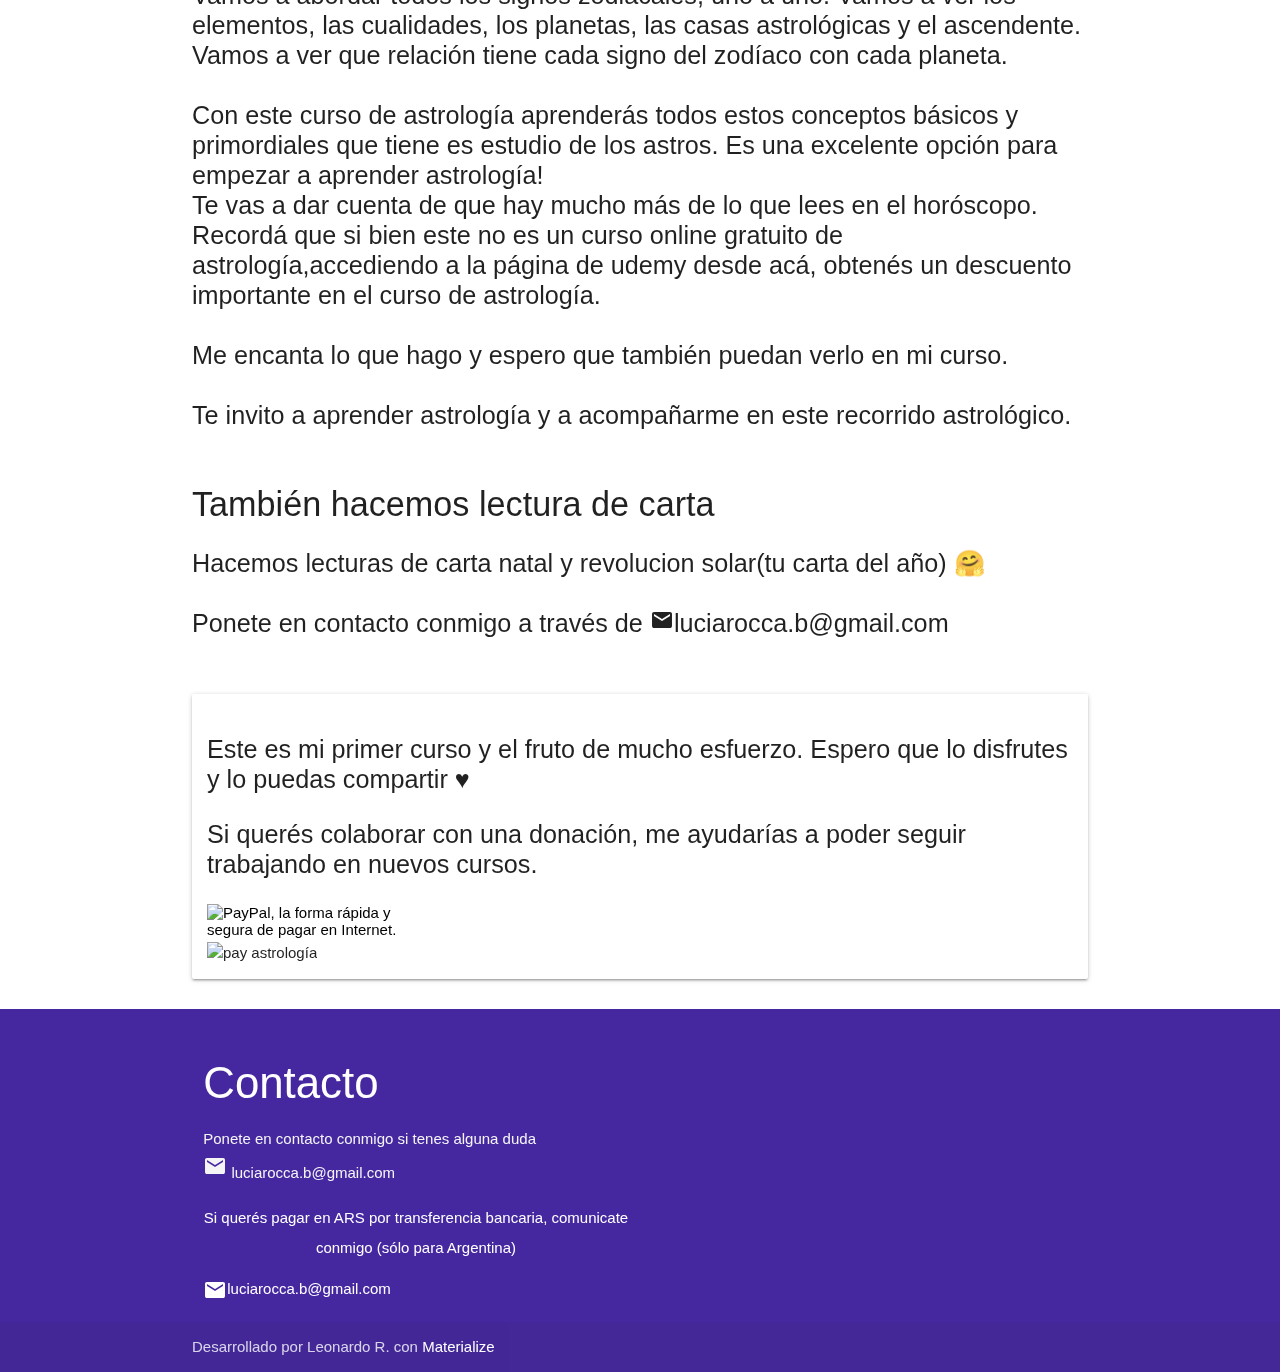
==== commit e1384707: "hide flags" ====
--- a/index.html
+++ b/index.html
@@ -163,7 +163,7 @@
 
 </head>
 <body>
-  <div class="navbar-fixed">
+  <div class="navbar-fixed" id="myNavbar">
     <nav class="primary-background " role="navigation">
       <div class="nav-wrapper container ">
         <a id="logo-container" href="#" class="brand-logo  white-text main-text">Astrología</a>
@@ -259,7 +259,7 @@
         Veremos de manera<strong> concisa y clara</strong>, todo lo que necesitas para arrancar. Los componentes básicos que tiene este estudio que luego te permitirán analizar una carta natal⭐.
         </p>
 
-        <div class=" w3-padding-16 section">
+      <!-- <div class=" w3-padding-16 section">
           <p class="center ">
             <i class=" material-icons">flag</i>
             Con estudiantes de distintos países
@@ -276,7 +276,7 @@
             
           </div>
         </div>
-
+        -->
 
       <div class="container" id="promo-video">
         <h4>Vista previa del curso</h4>
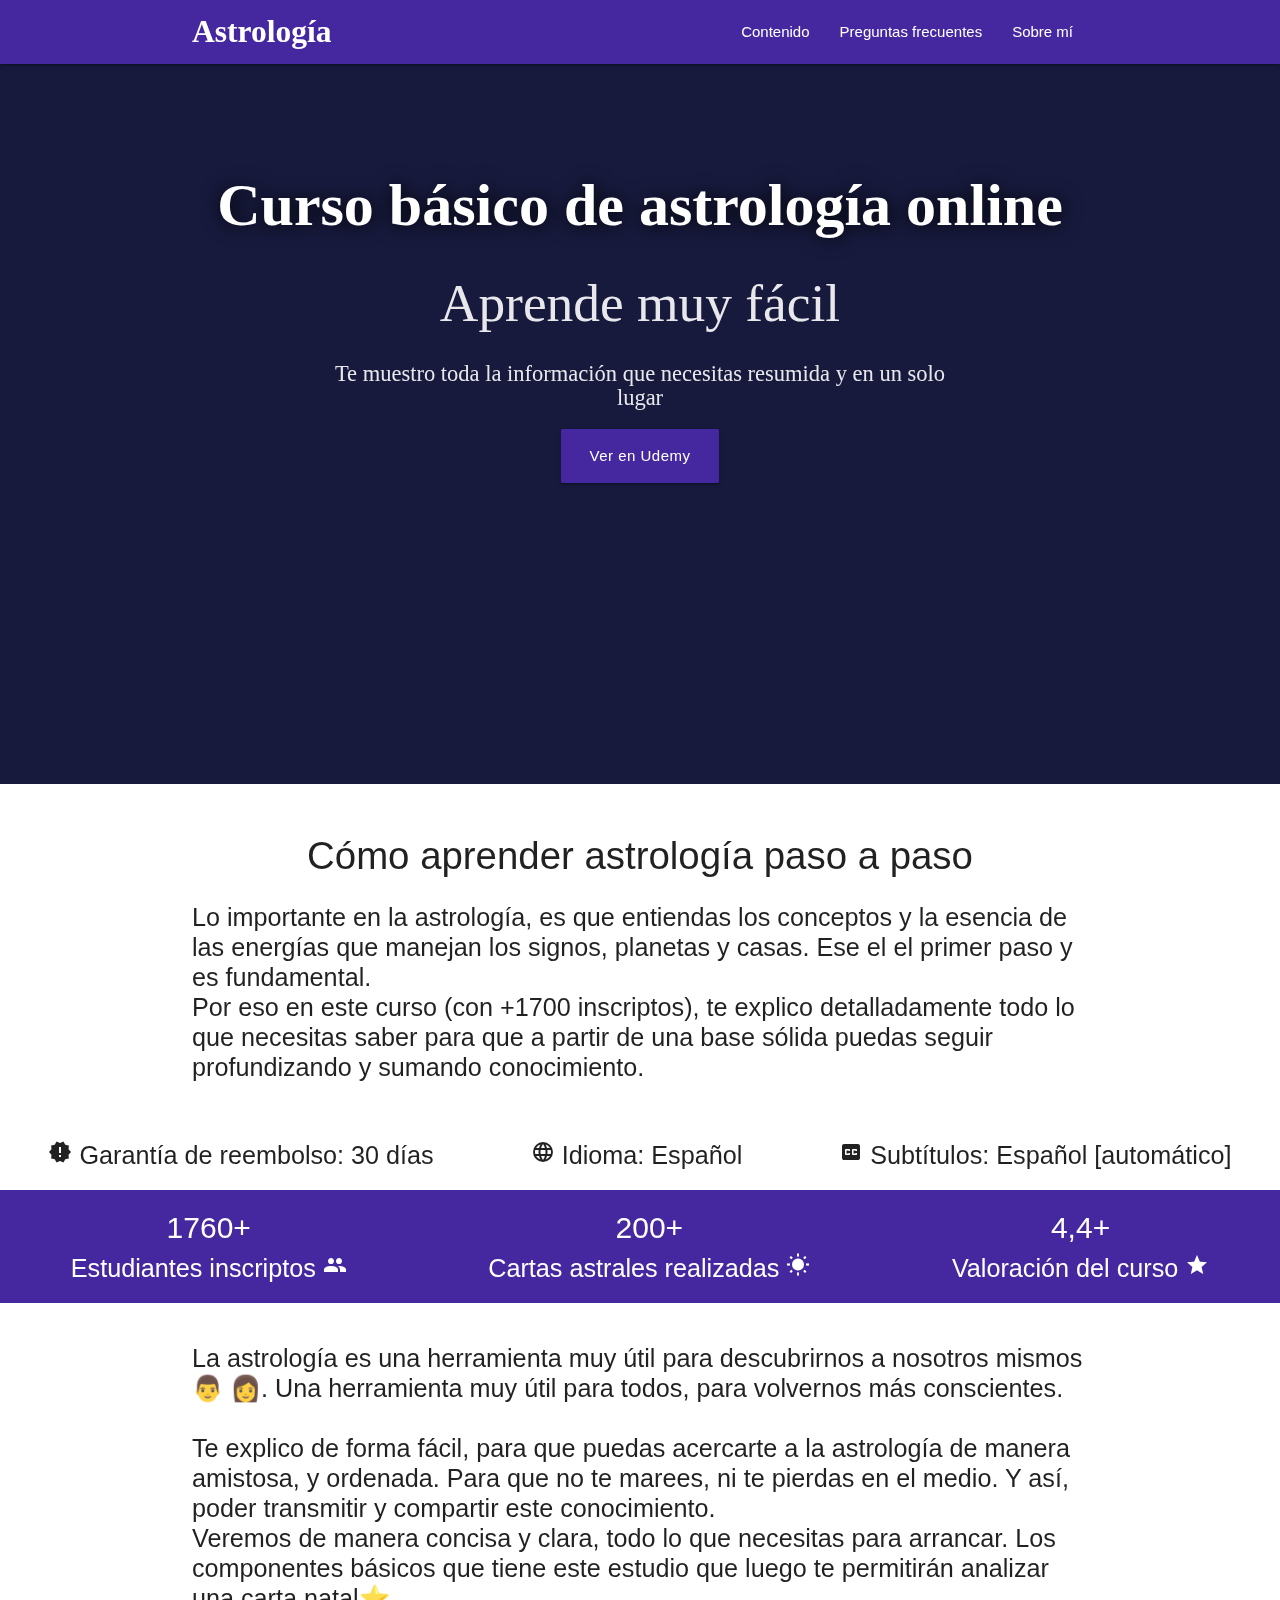
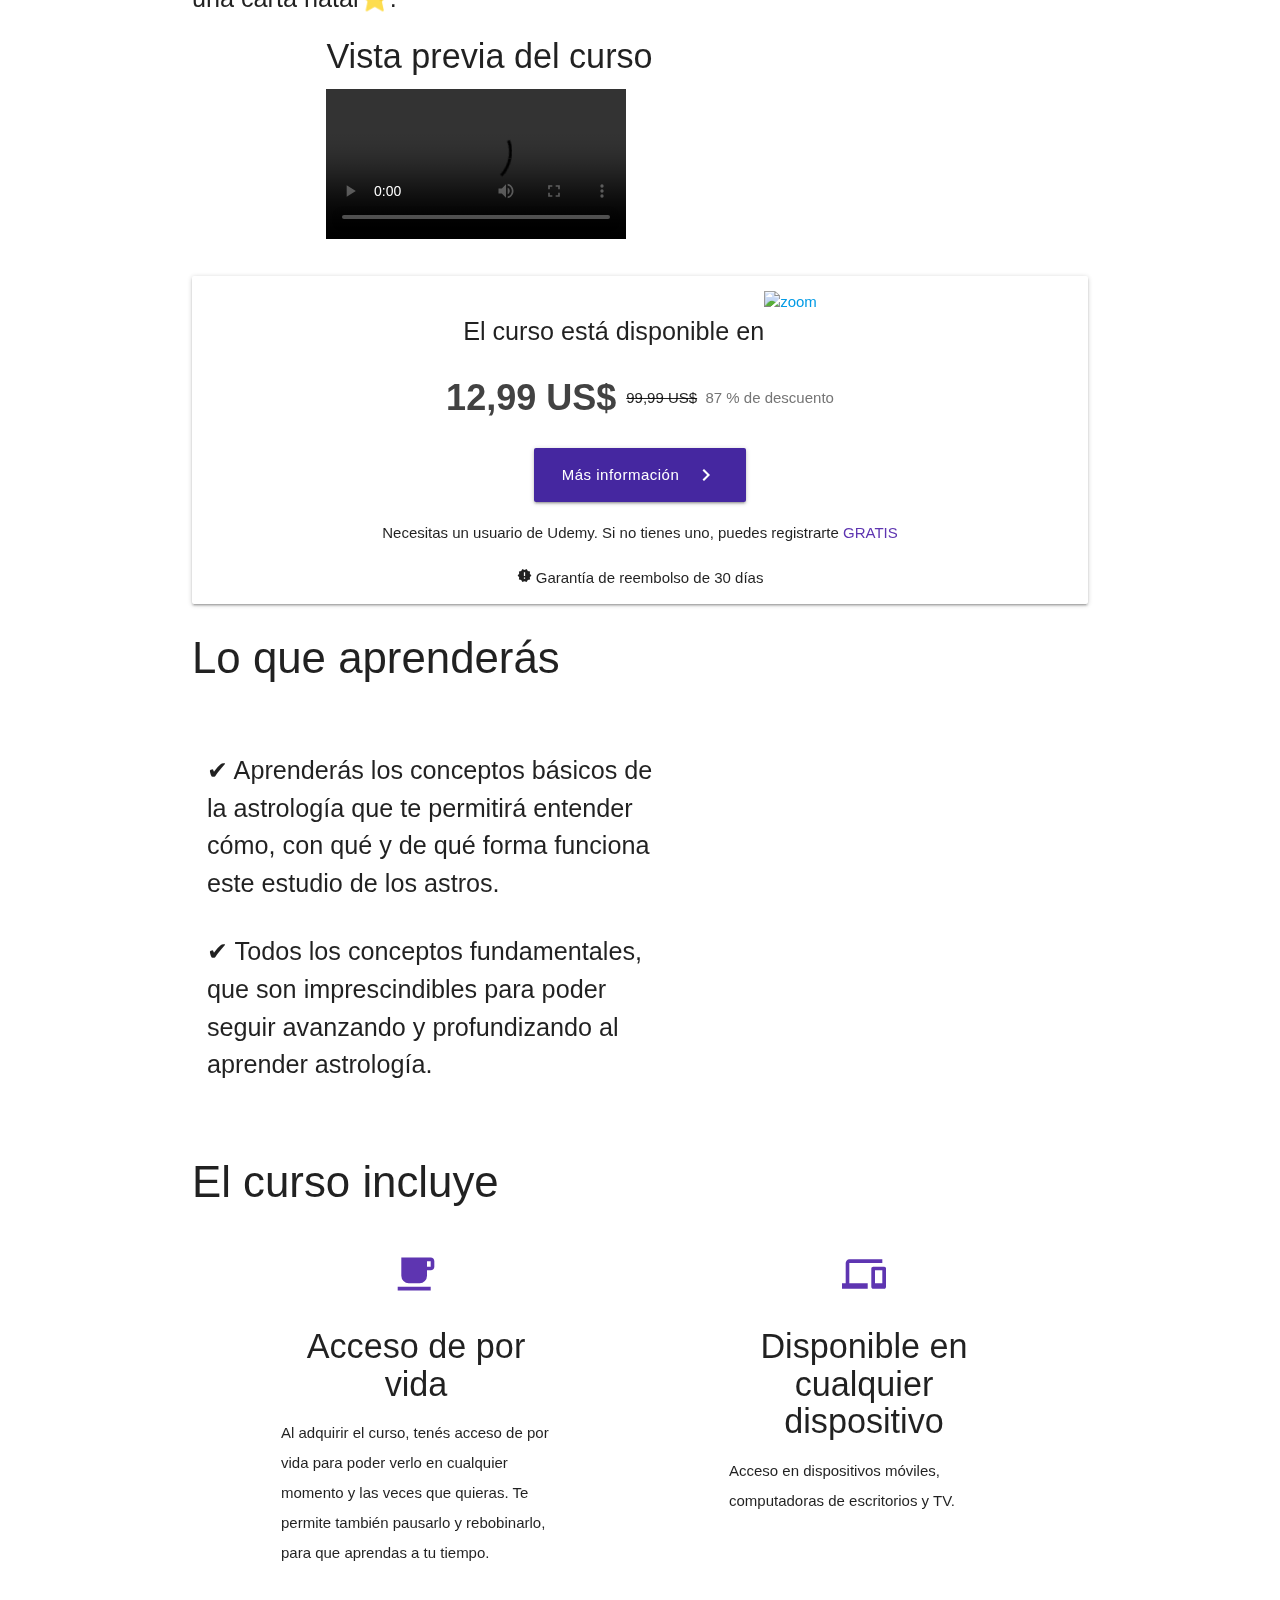
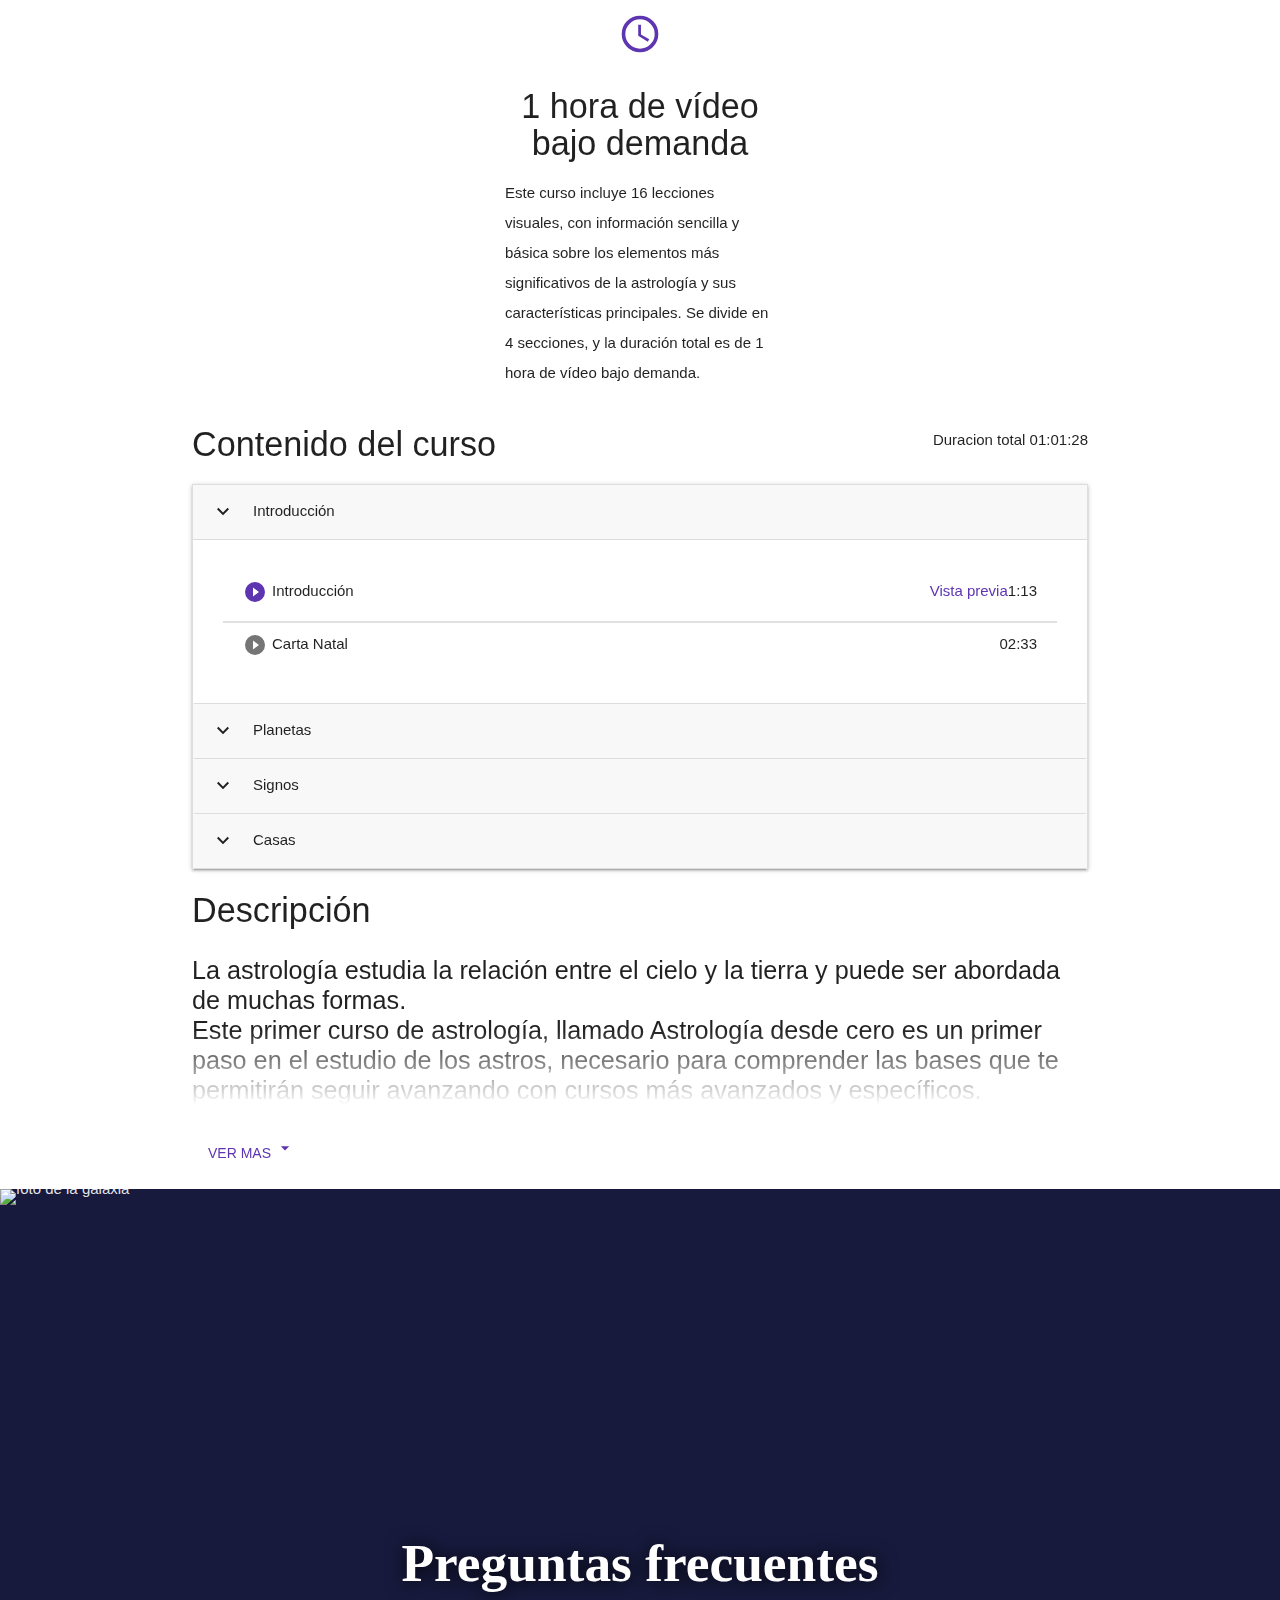
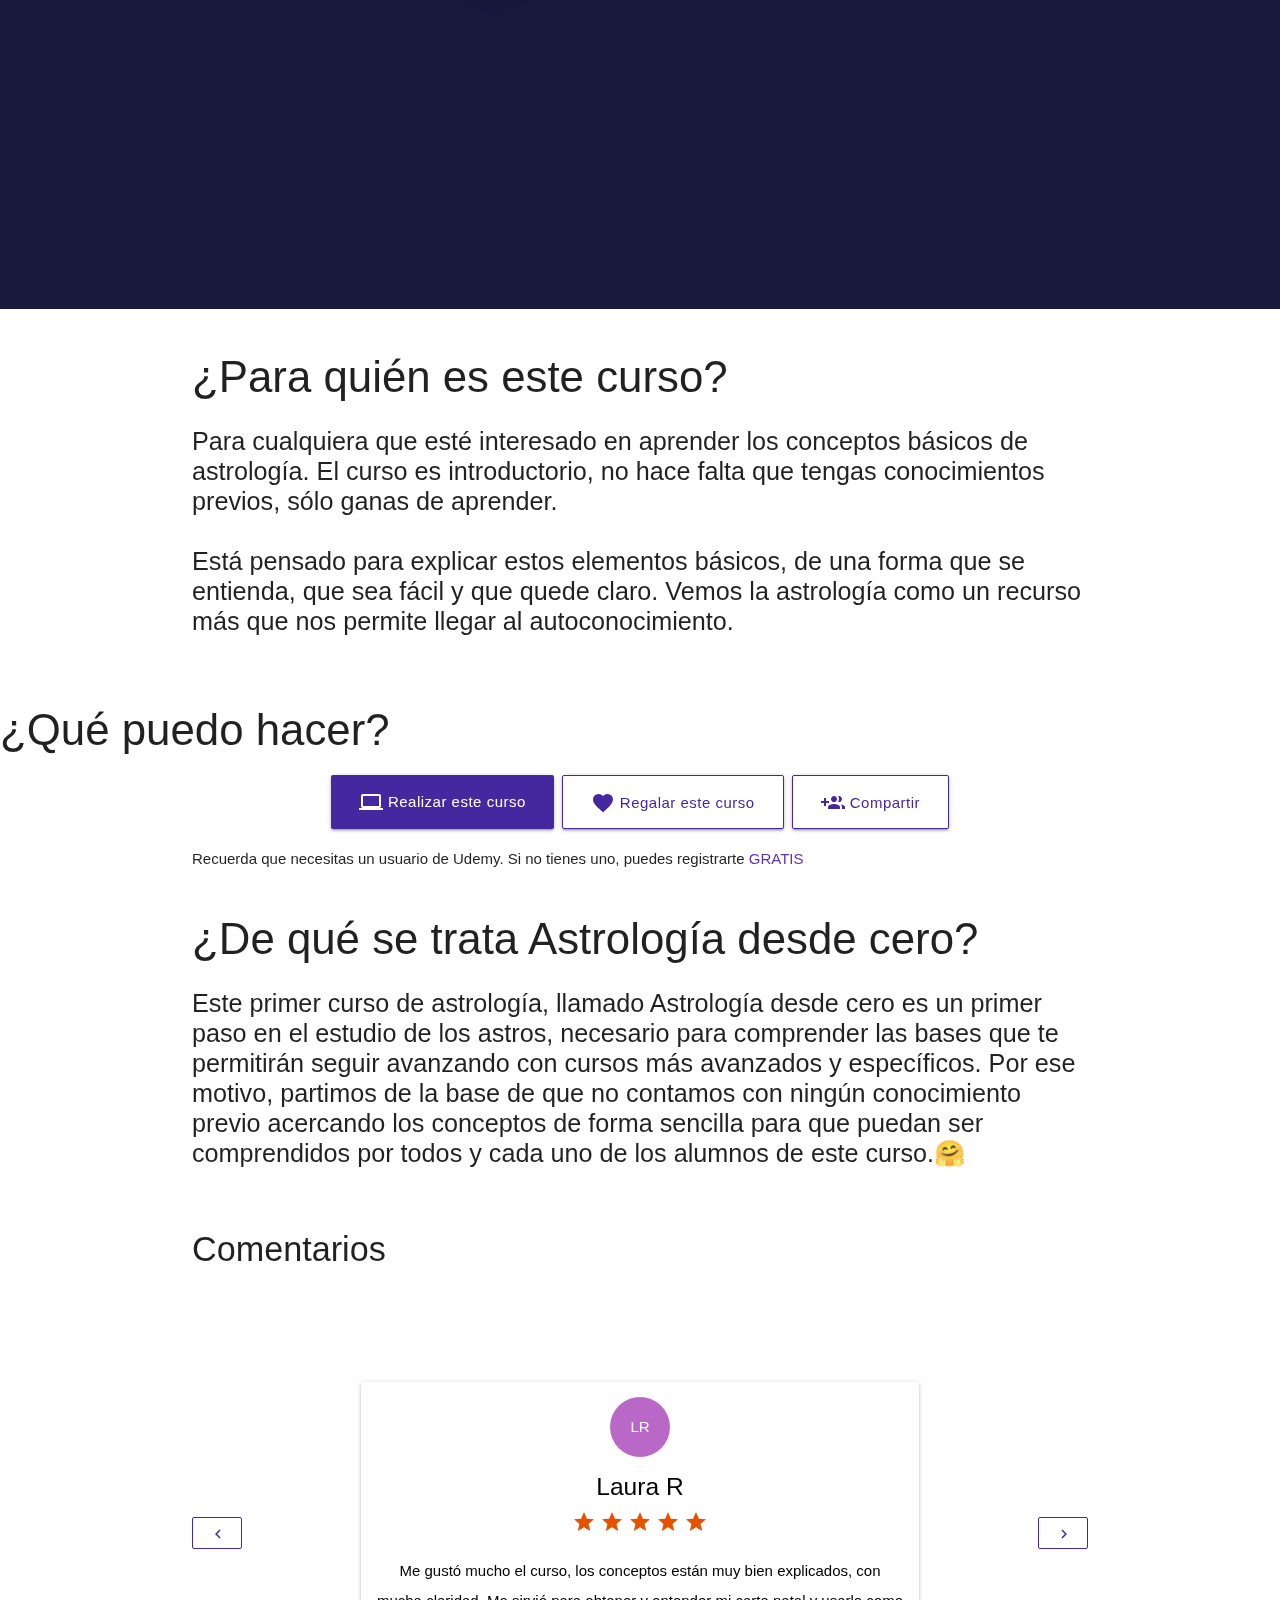
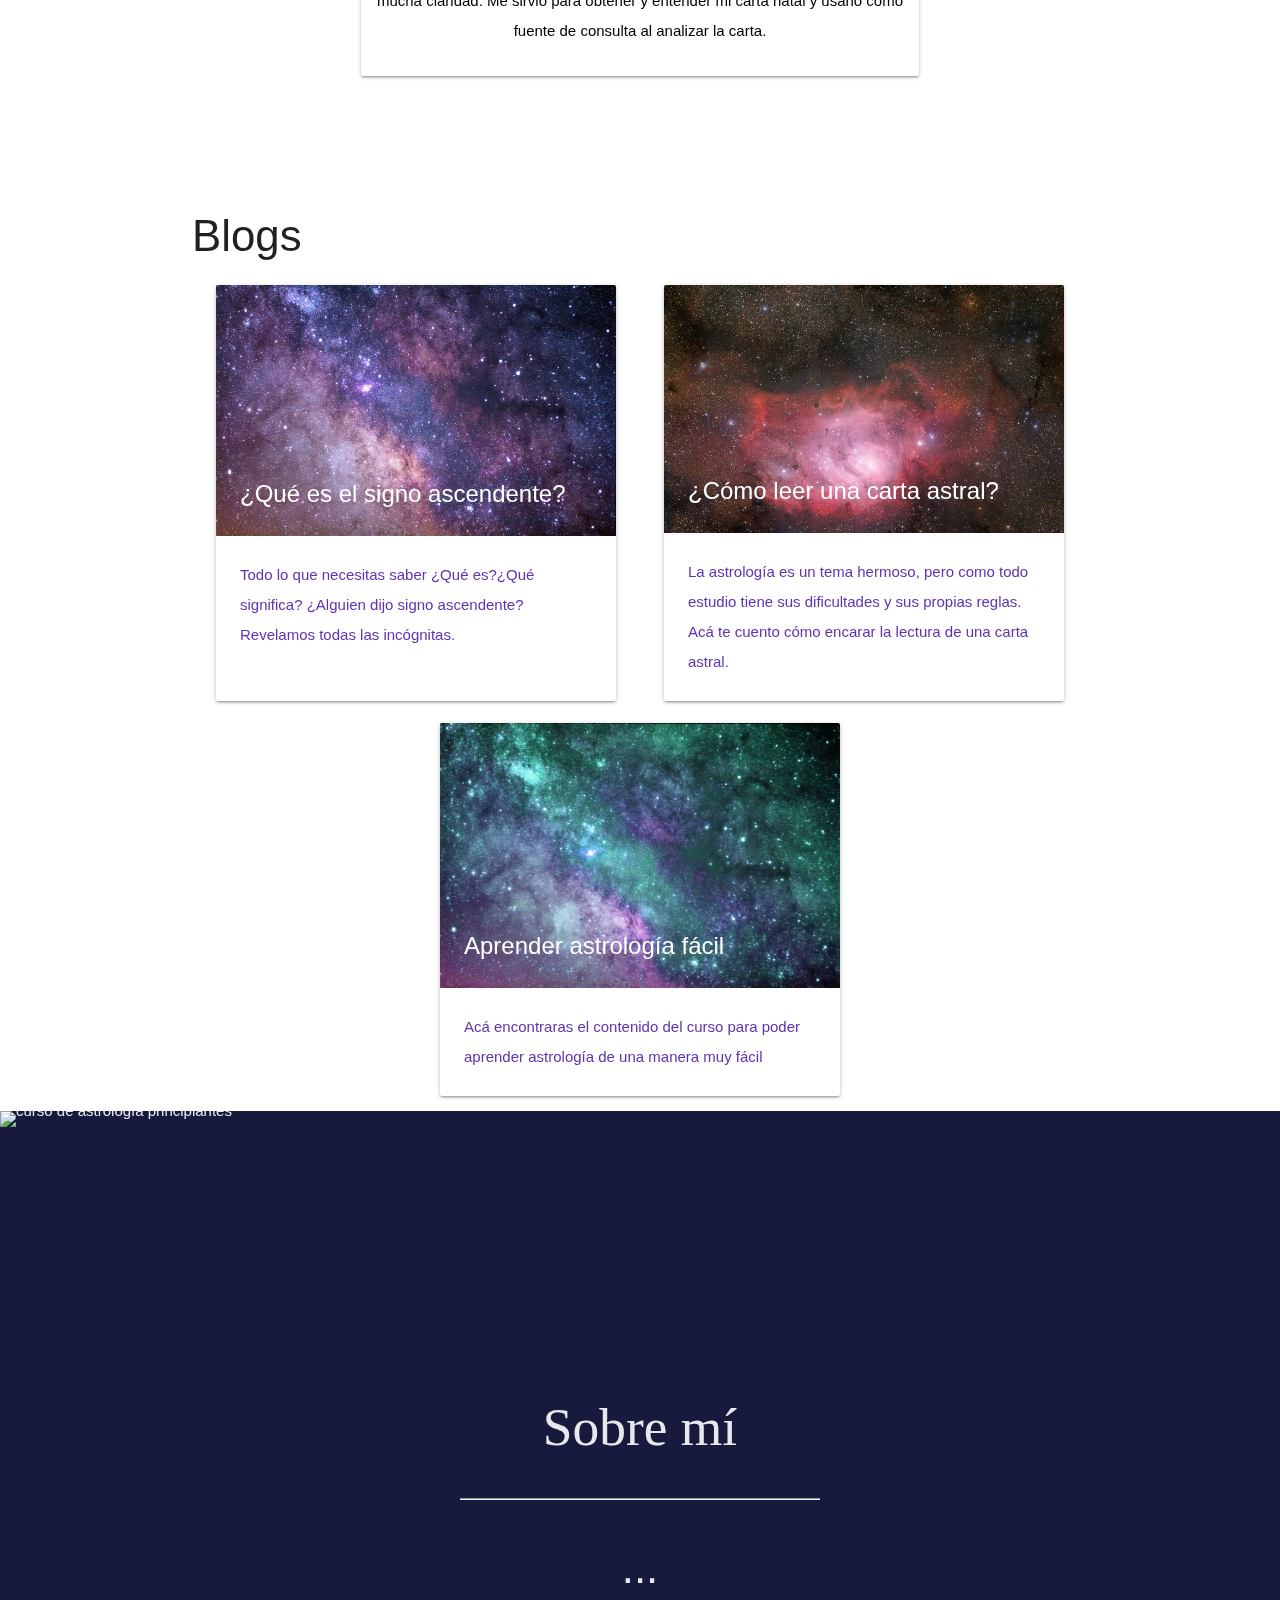
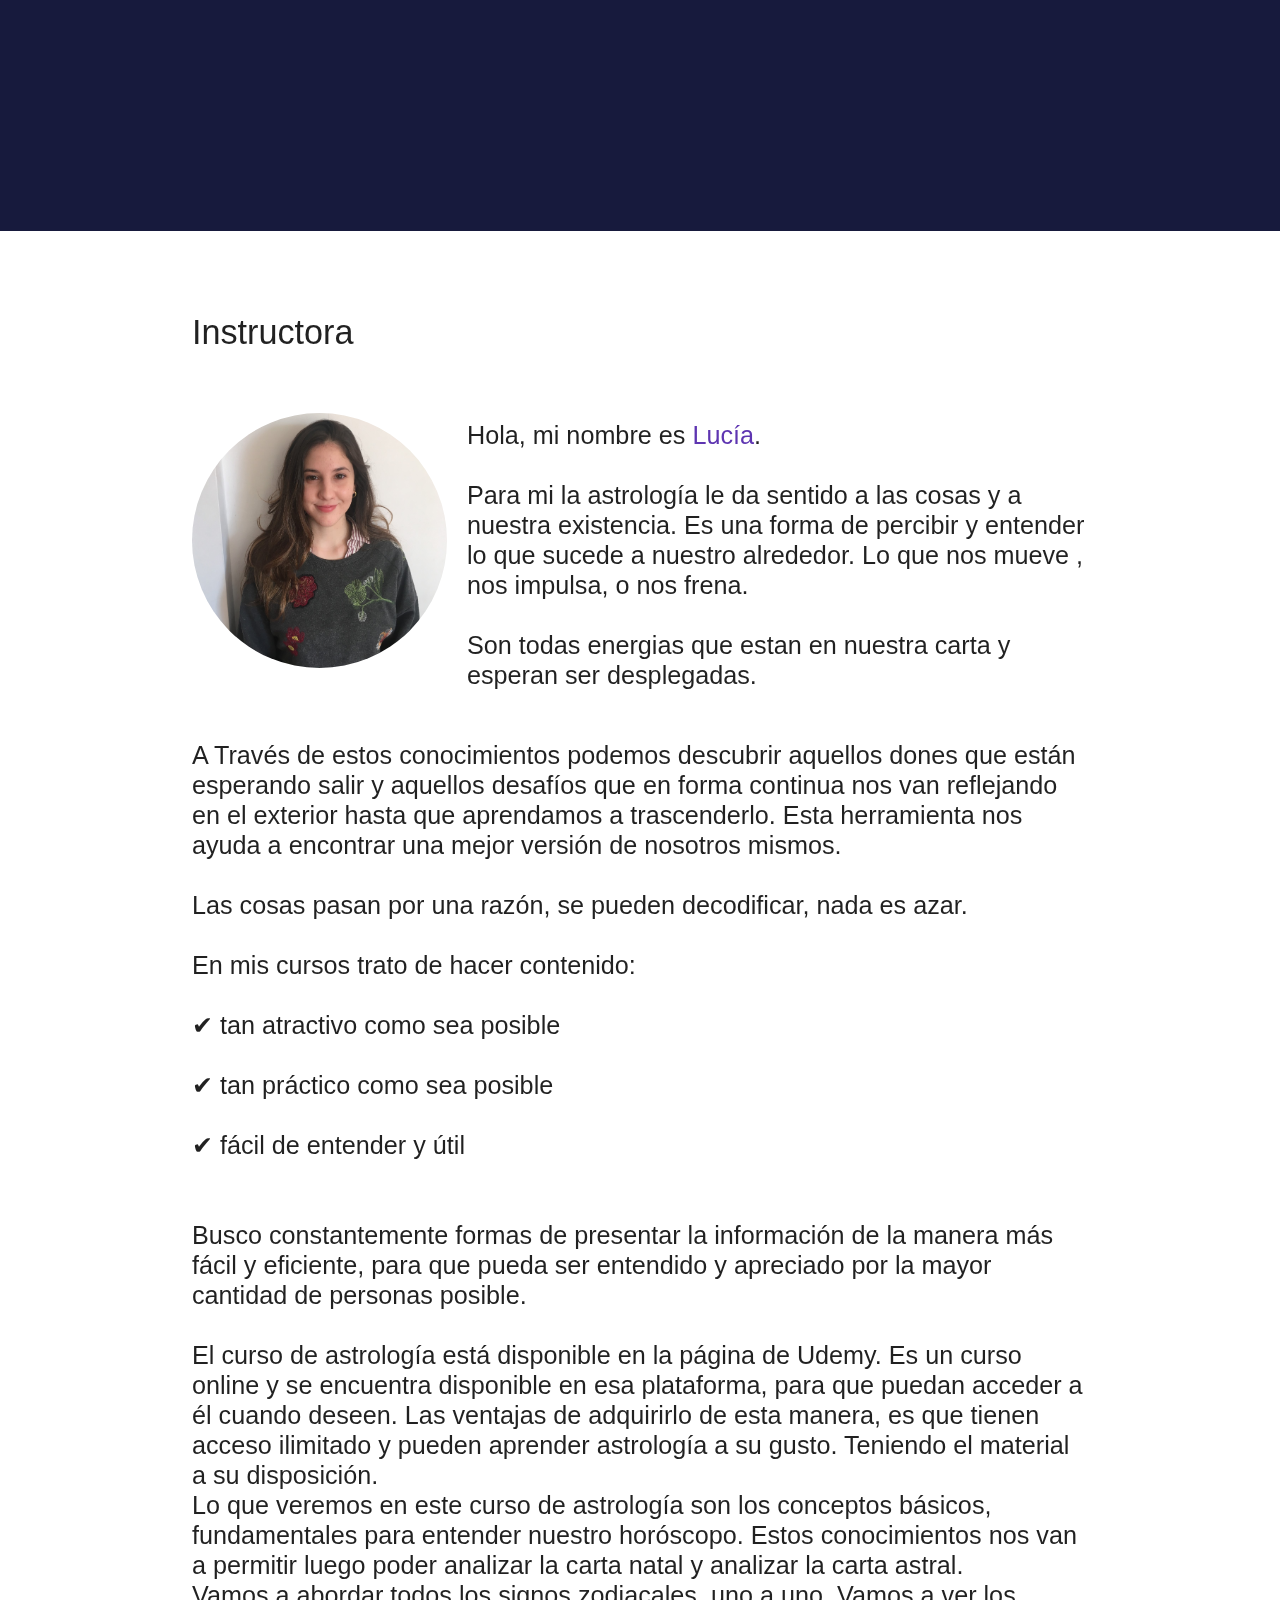
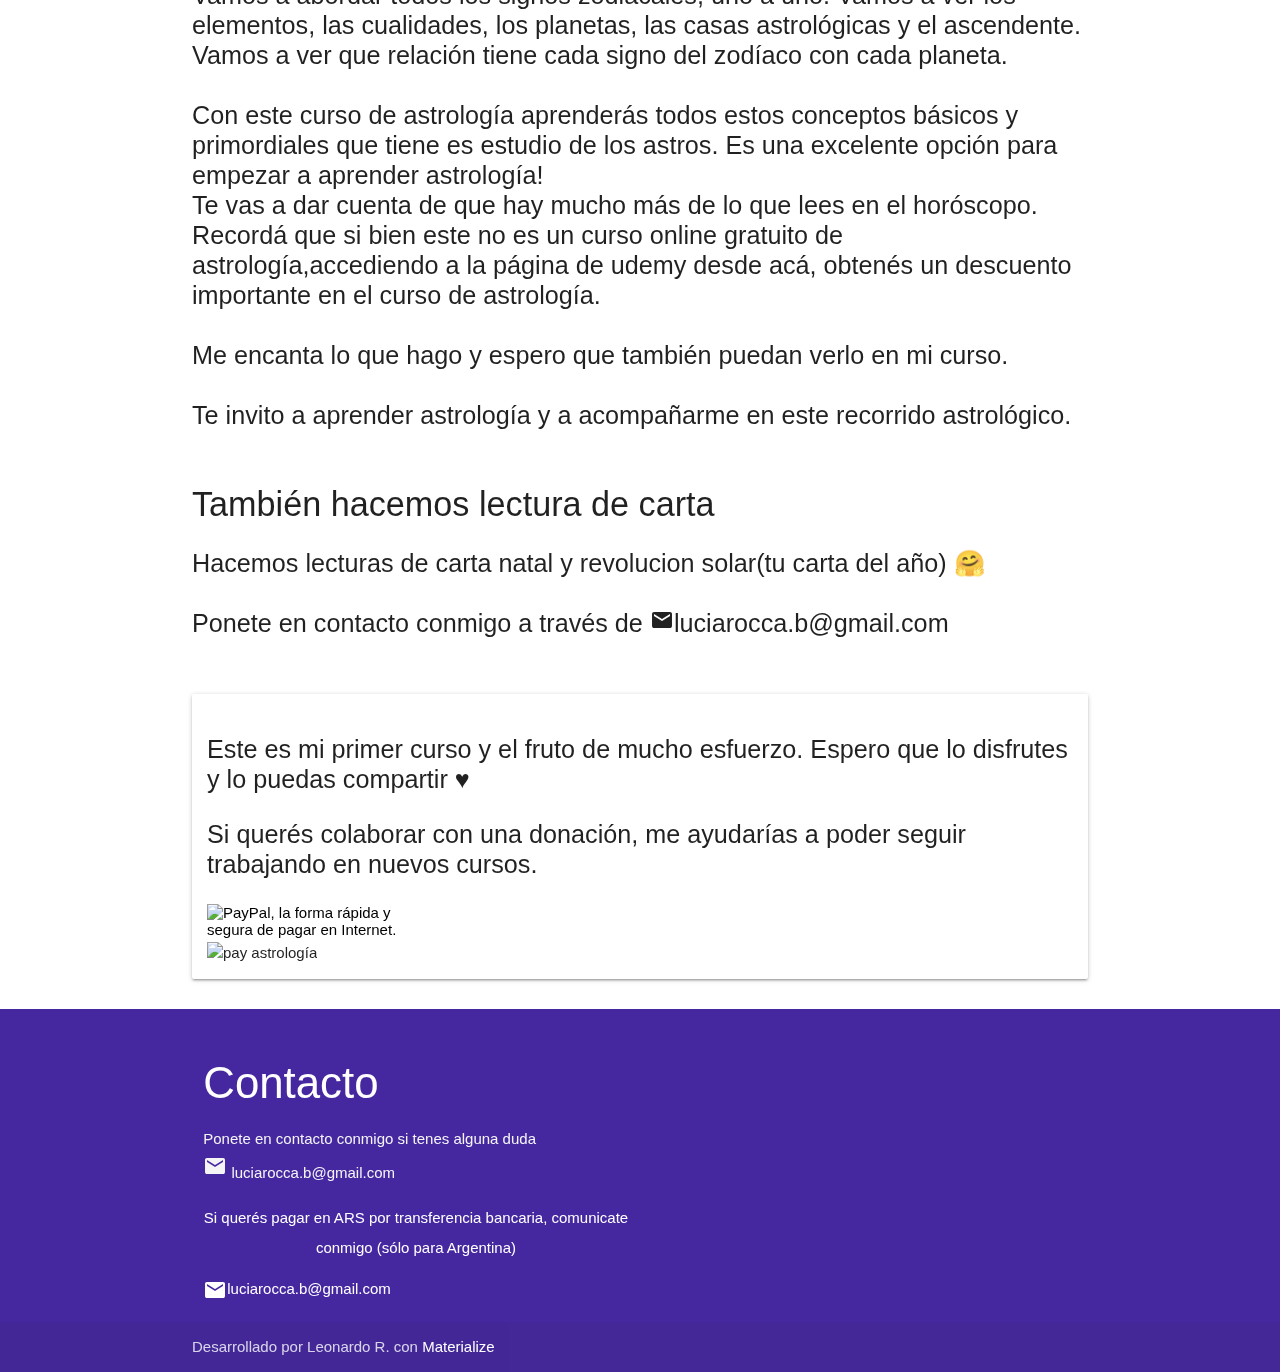
==== commit d77c744d: "ver en udemy" ====
--- a/index.html
+++ b/index.html
@@ -193,7 +193,7 @@
         <h2 class="center hide-on-small-only monserrat">Aprende muy fácil</h2>
         <h3 class="center title-description ">Te muestro toda la información que necesitas resumida y en un solo lugar</h3>
         <div class="row center">
-          <a href="#info-curso" id="download-button" class="btn-large waves-effect waves-light primary-background start-btn go-to-course">Me interesa</a>
+          <a href="#info-curso" id="download-button" class="btn-large waves-effect waves-light primary-background start-btn go-to-course">Ver en Udemy</a>
         </div>
         <br><br>
 
--- a/css/style.css
+++ b/css/style.css
@@ -332,4 +332,11 @@
   padding-left: 5px; 
   padding-right: 5px; 
   width: 4rem;
+}
+
+nav.scrollUp {
+  transform: translateY(-80px);
+}
+nav{
+    transition: all 0.5s;
 }--- a/css/style.css
+++ b/css/style.css
@@ -332,4 +332,11 @@
   padding-left: 5px; 
   padding-right: 5px; 
   width: 4rem;
+}
+
+nav.scrollUp {
+  transform: translateY(-80px);
+}
+nav{
+    transition: all 0.5s;
 }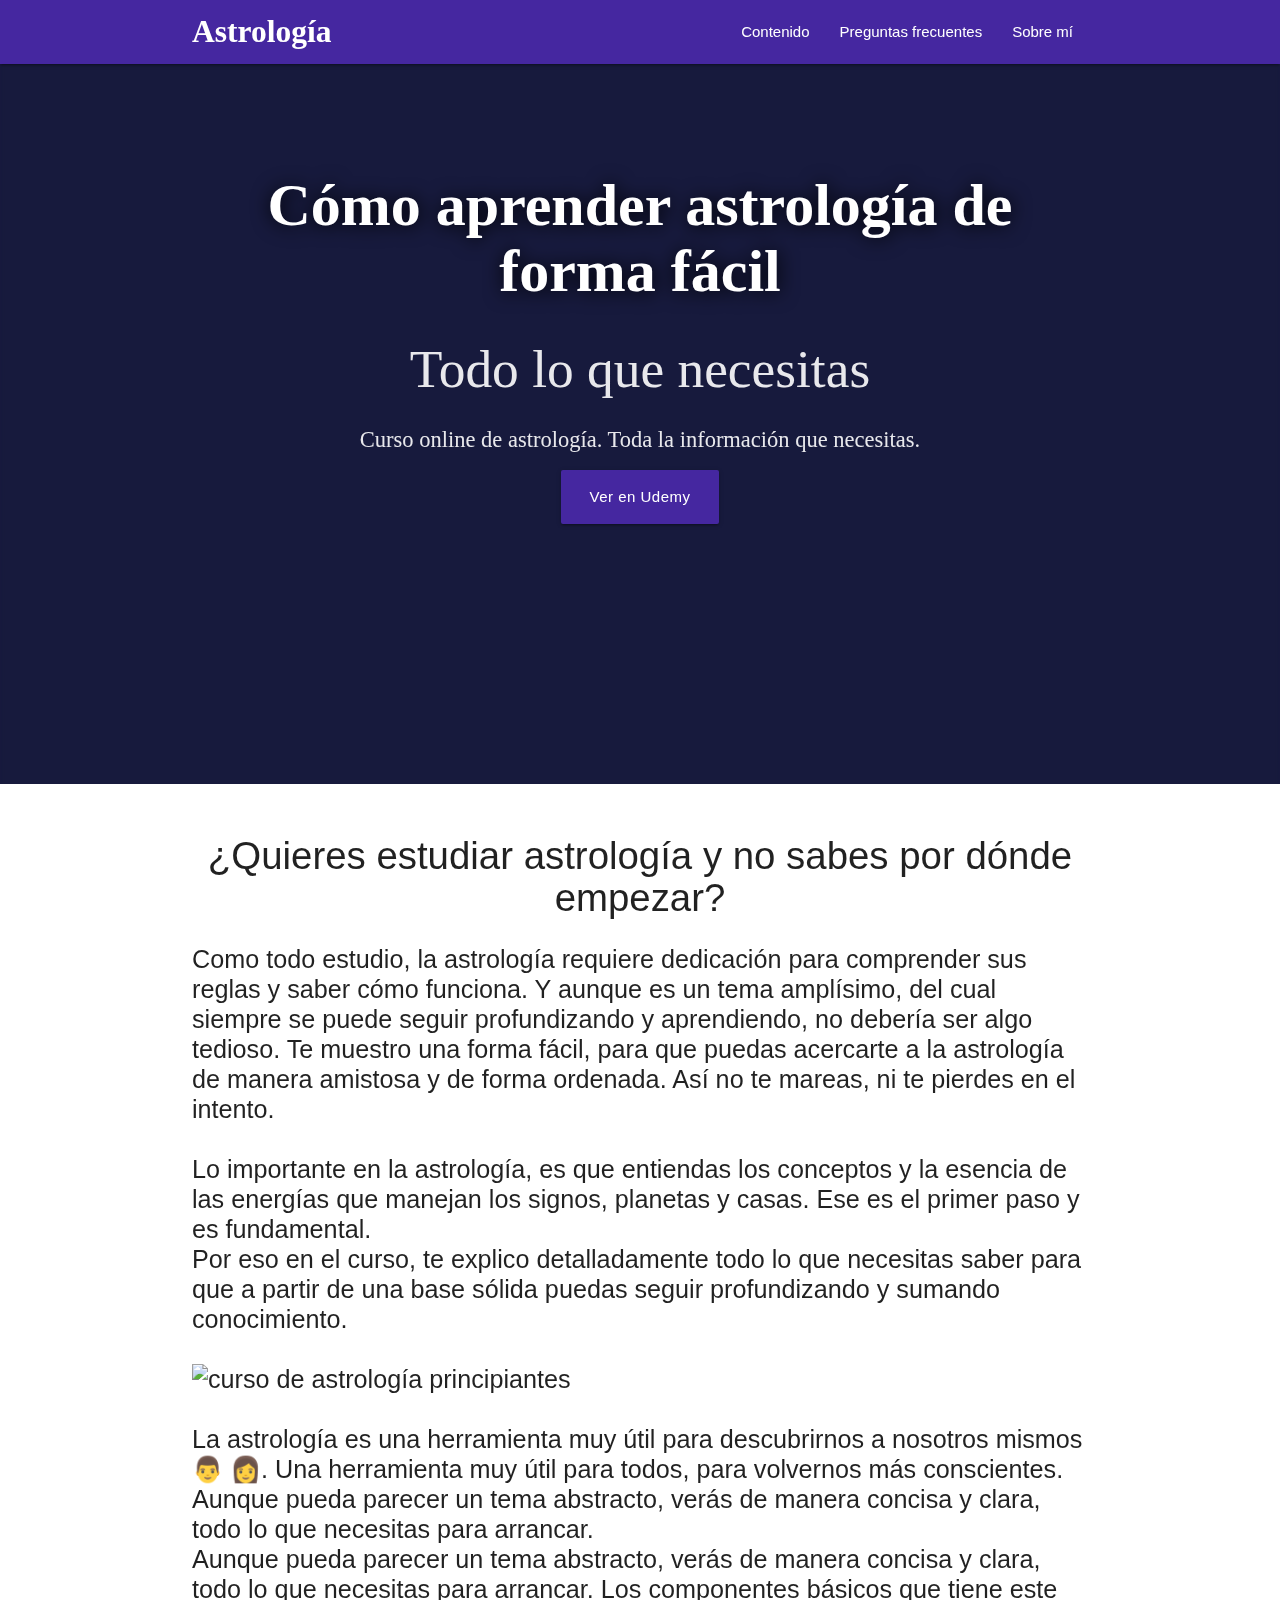
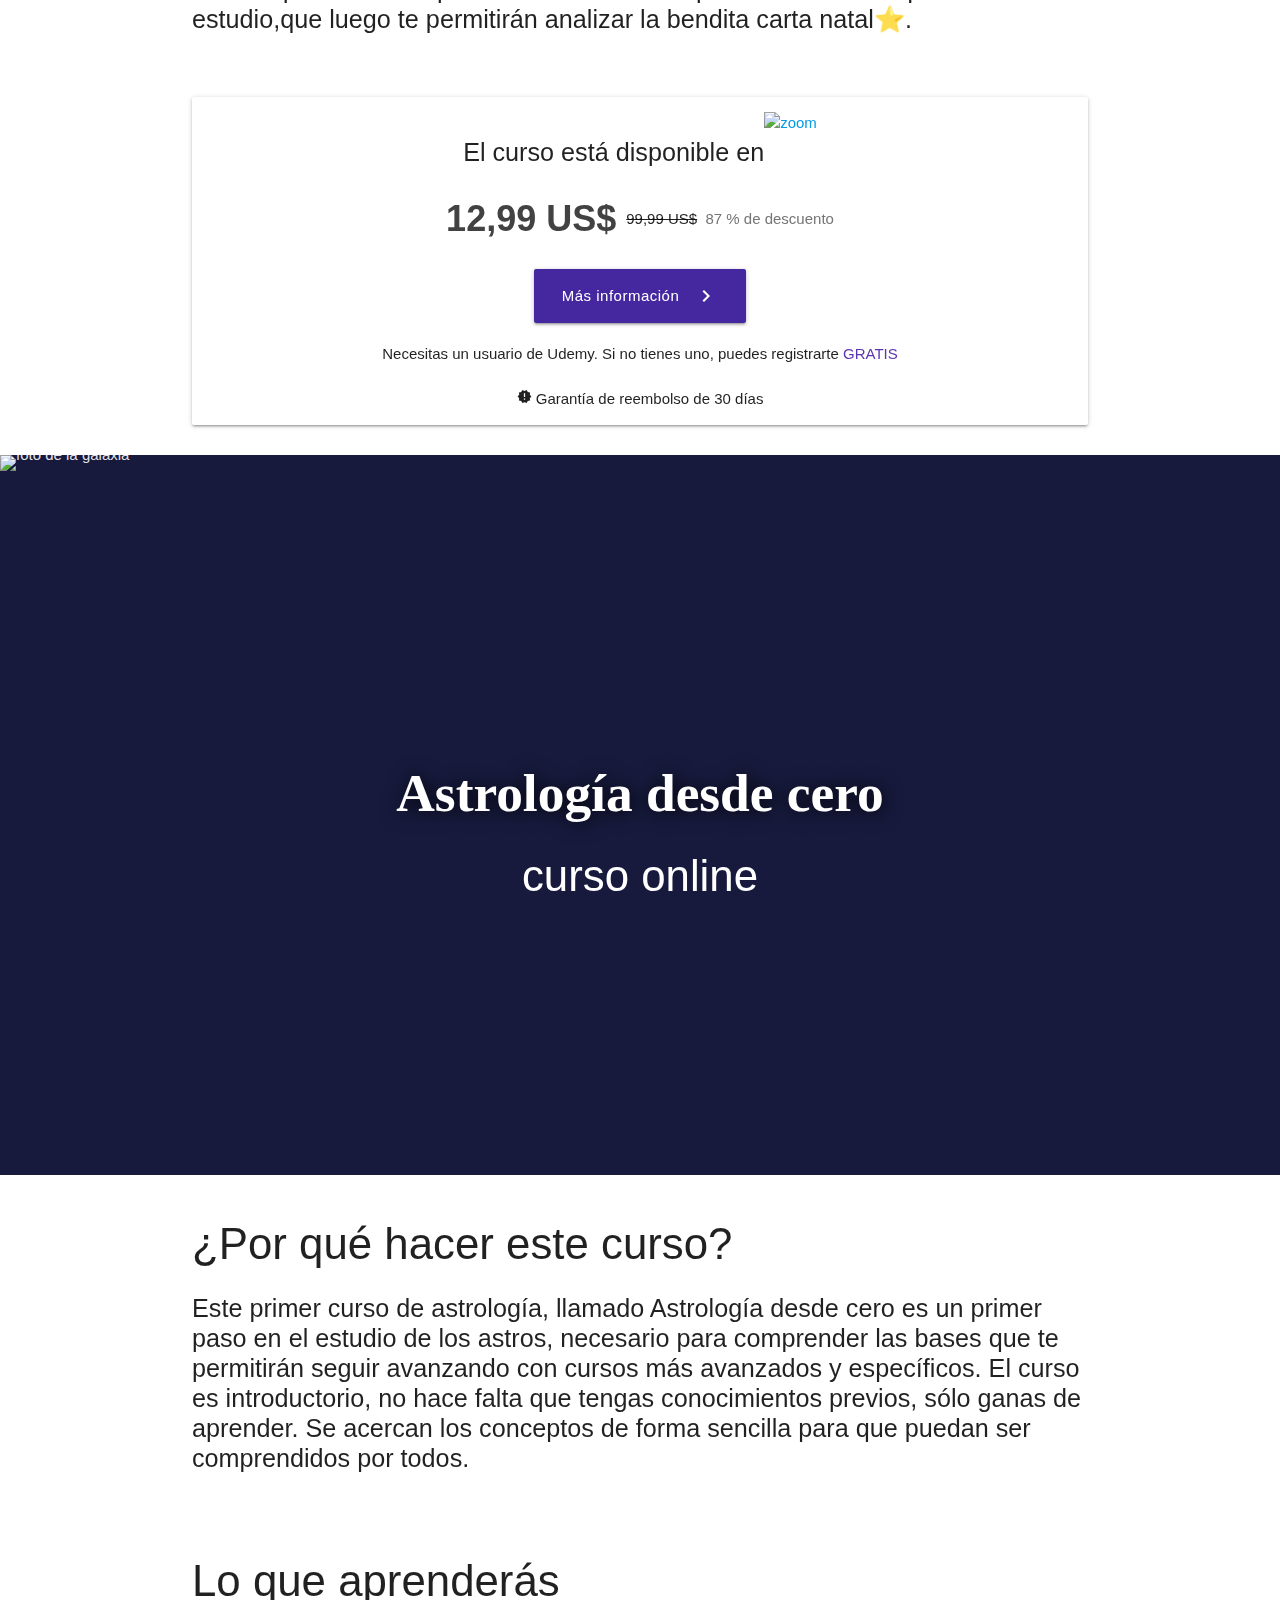
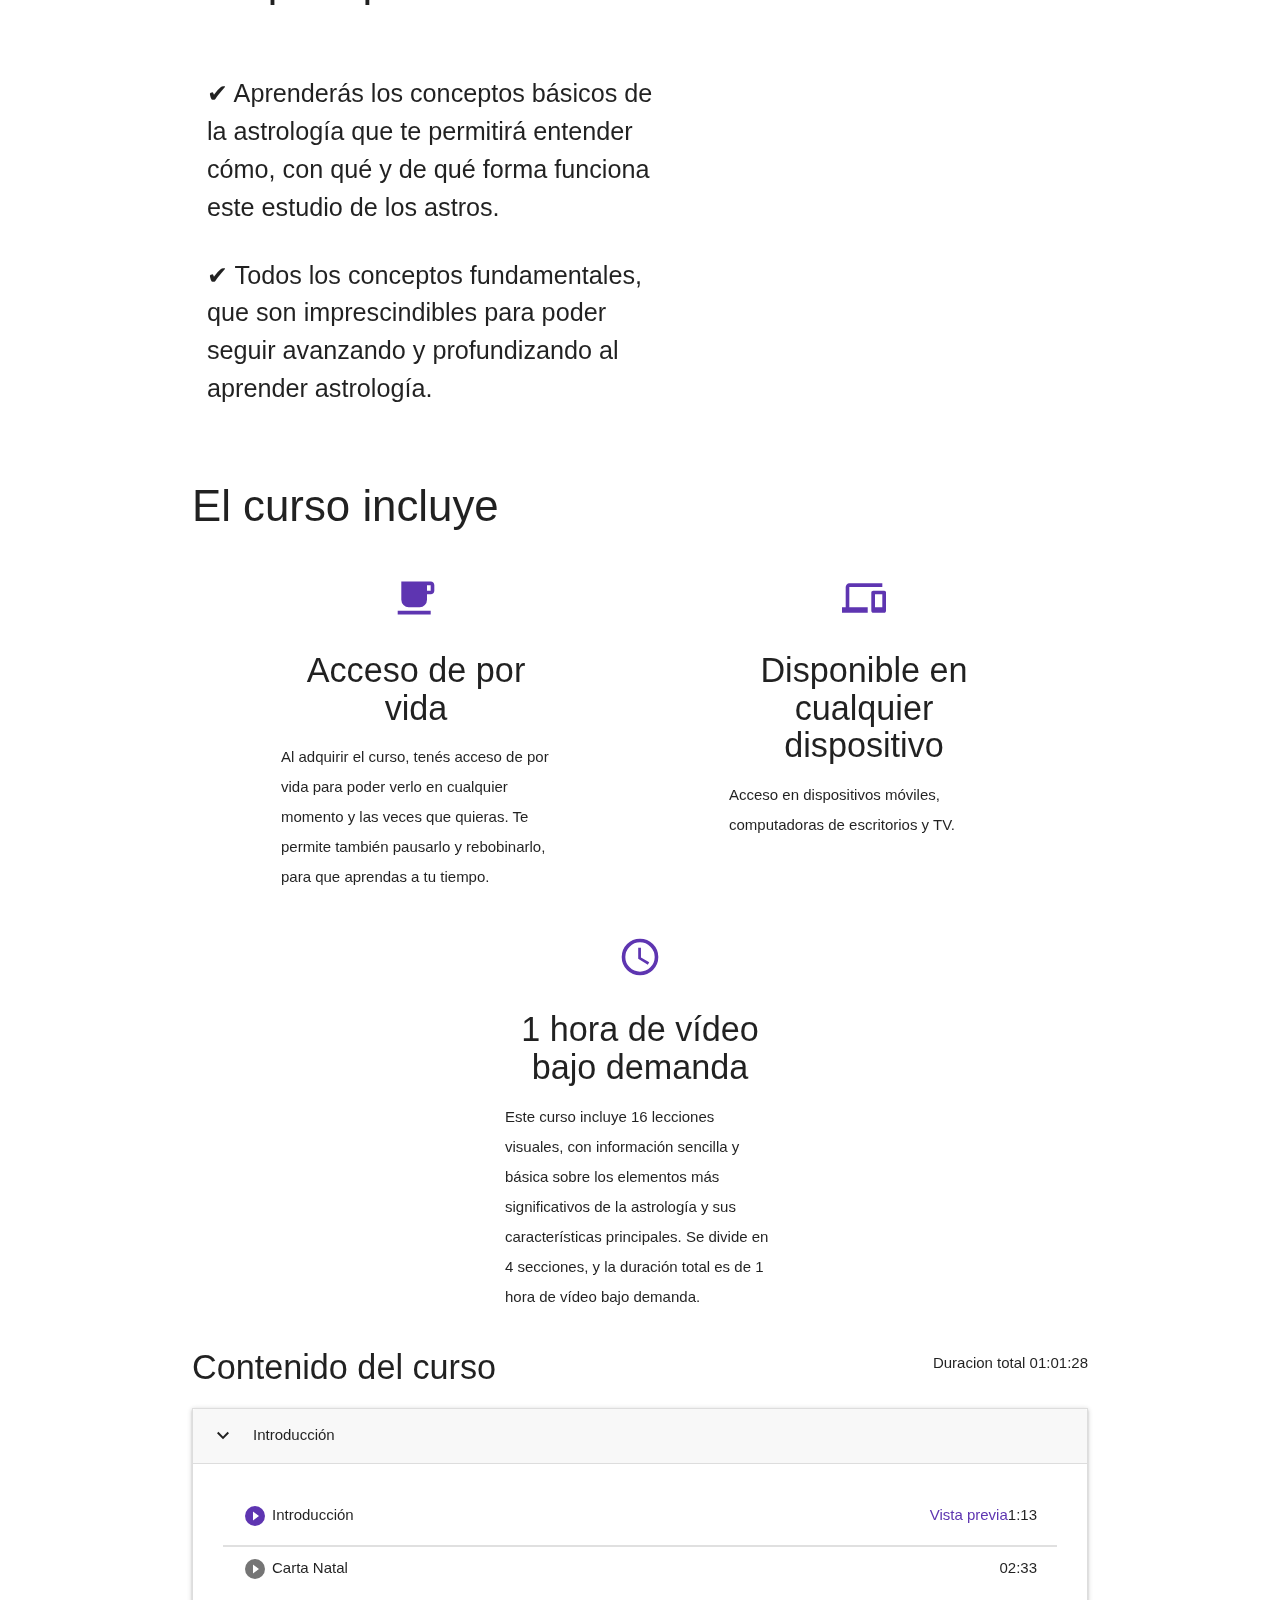
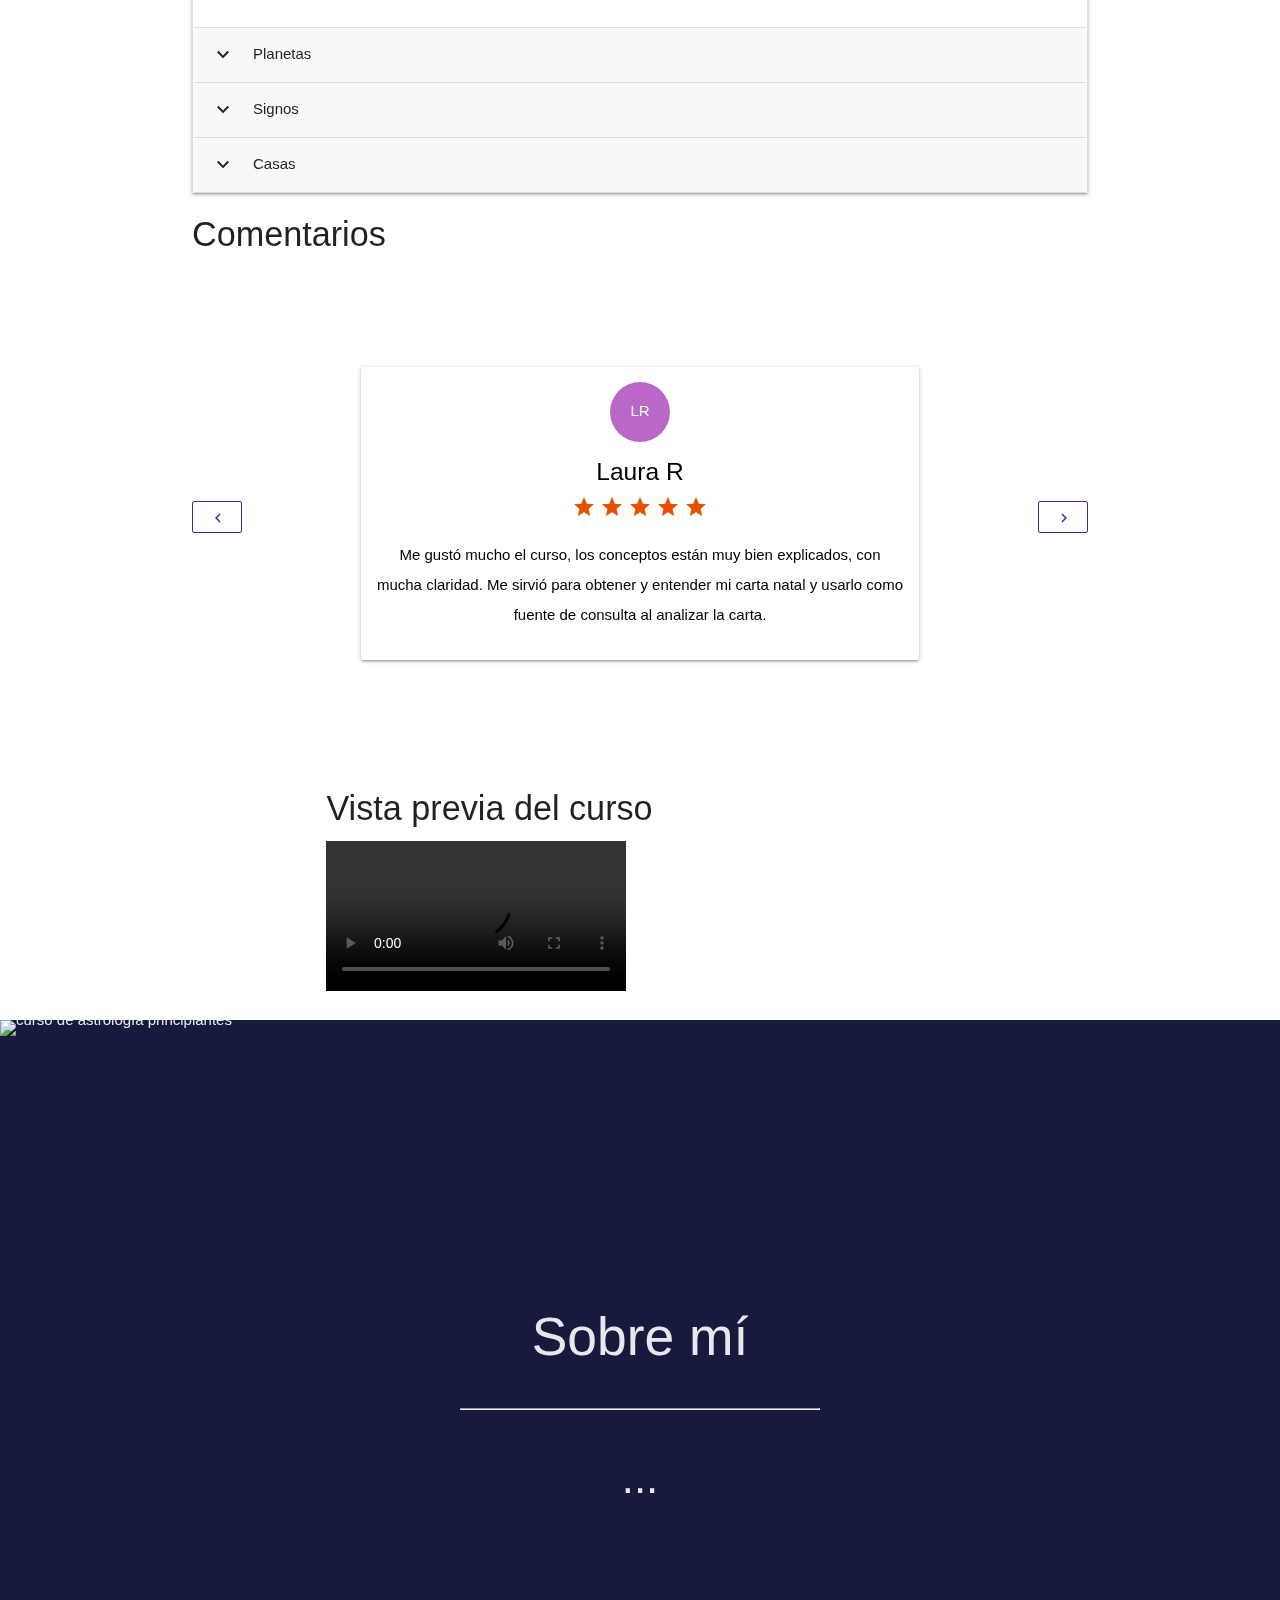
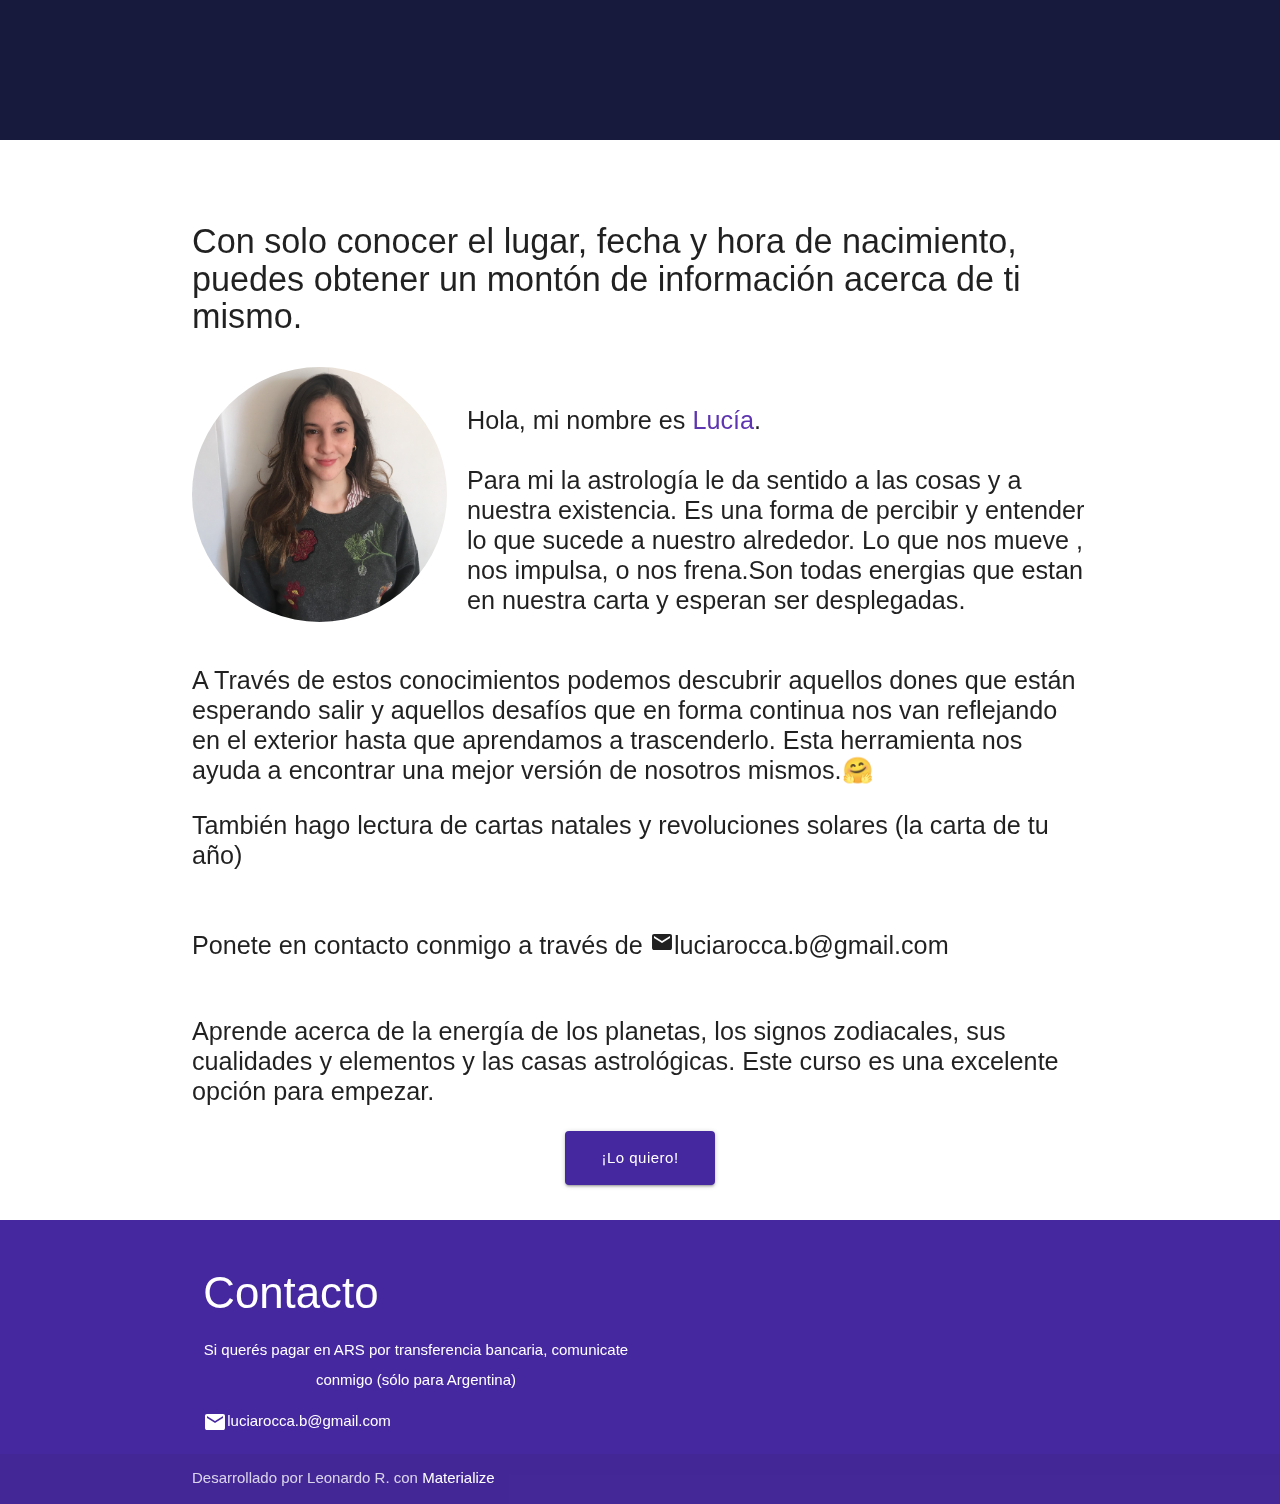
==== commit 79ee45f9: "big copy changes" ====
--- a/index.html
+++ b/index.html
@@ -188,10 +188,10 @@
     <div class="section no-pad-bot">
       <div class="container">
         
-        <h1 class="header center white-text text-lighten-4 text-shadow main-text hide-on-large-only main-text-small">Curso básico de astrología online</h1>
-        <h1 class="header center white-text text-lighten-4 text-shadow main-text hide-on-med-and-down main-text-big">Curso básico de astrología online</h1>
-        <h2 class="center hide-on-small-only monserrat">Aprende muy fácil</h2>
-        <h3 class="center title-description ">Te muestro toda la información que necesitas resumida y en un solo lugar</h3>
+        <h1 class="header center white-text text-lighten-4 text-shadow main-text hide-on-large-only main-text-small">Cómo aprender  astrología de forma fácil</h1>
+        <h1 class="header center white-text text-lighten-4 text-shadow main-text hide-on-med-and-down main-text-big">Cómo aprender  astrología de forma fácil</h1>
+        <h2 class="center hide-on-small-only monserrat">Todo lo que necesitas</h2>
+        <h3 class="center title-description ">Curso online de astrología. Toda la información que necesitas.</h3>
         <div class="row center">
           <a href="#info-curso" id="download-button" class="btn-large waves-effect waves-light primary-background start-btn go-to-course">Ver en Udemy</a>
         </div>
@@ -208,12 +208,22 @@
   <div class="container" id="info-curso">
     <div class="section" >
 
-        <h2 class="center  second-main-text"><i class="mdi-content-send "></i>Cómo aprender astrología paso a paso</h2>
-        <p class="left-align light flow-text real-text">Lo importante en la astrología, es que entiendas los conceptos y la esencia de las energías que manejan los <strong>signos, planetas y casas</strong>. Ese el el primer paso y es fundamental.
-        Por eso en este curso (con <strong>+1700 inscriptos</strong>), te explico detalladamente todo lo que necesitas saber para que a partir de una base sólida puedas seguir profundizando y sumando conocimiento. 
+        <h2 class="center  second-main-text"><i class="mdi-content-send "></i>¿Quieres estudiar astrología y no sabes por dónde empezar?</h2>
+        <p class="left-align light flow-text real-text">Como todo estudio, la astrología requiere dedicación para comprender sus reglas y saber cómo funciona. Y aunque es un tema amplísimo, del cual siempre se puede seguir profundizando y aprendiendo, no debería ser algo tedioso. Te muestro una forma fácil, para que puedas acercarte a la astrología de manera amistosa y de forma ordenada. Así no te mareas, ni te pierdes en el intento.
+
+ Lo importante en la astrología, es que entiendas los conceptos y la esencia de las energías que manejan los <strong>signos, planetas y casas</strong>. Ese es el primer paso y es fundamental.
+Por eso en el curso, te explico detalladamente todo lo que necesitas saber para que a partir de una base sólida puedas seguir profundizando y sumando conocimiento. 
+
+  <img alt="curso de astrología principiantes" src="https://cdn.pixabay.com/photo/2015/10/17/19/30/astrology-993127_960_720.jpg"  class="mini-container">
+
+ La astrología es una herramienta muy útil para <strong>descubrirnos a nosotros mismos</strong>👨 👩. Una herramienta muy útil para todos, para volvernos más conscientes. 
+Aunque pueda parecer un tema abstracto, verás de manera<strong> concisa y clara</strong>, todo lo que necesitas para arrancar.
+Aunque pueda parecer un tema abstracto, verás de manera concisa y clara, todo lo que necesitas para arrancar. Los componentes básicos que tiene este estudio,que luego te permitirán analizar la bendita carta natal⭐.
         </p>
       </div>
     </div>
+
+<!--   oculto por luli
 
         <div class=" w3-padding-16   flex flex-space-arround numbers-section">      
           <div class="flow-text max-width-500 pad-rem-1 section center">
@@ -249,43 +259,17 @@
             <i class=" material-icons">star</i>
           </div>
         </div>
+-->
+
+
+
+
+
+
+
 
   <div class="container" id="info-curso2">
     <div class="section" >
-
-        <p class="left-align light flow-text real-text hide-on-small-only">La astrología es una herramienta muy útil para <strong>descubrirnos a nosotros mismos</strong>👨 👩. Una herramienta muy útil para todos, para volvernos más conscientes. 
-
-        Te explico de <strong>forma fácil</strong>, para que puedas acercarte a la astrología de manera amistosa, y ordenada. Para que no te marees, ni te pierdas en el medio. Y así, poder transmitir y compartir este conocimiento. 
-        Veremos de manera<strong> concisa y clara</strong>, todo lo que necesitas para arrancar. Los componentes básicos que tiene este estudio que luego te permitirán analizar una carta natal⭐.
-        </p>
-
-      <!-- <div class=" w3-padding-16 section">
-          <p class="center ">
-            <i class=" material-icons">flag</i>
-            Con estudiantes de distintos países
-          </p>
-          <div class="flex flex-align-center title-description flags-section">
-            <img src="images/Mexico_flag_icon.png" width="50px" alt="mexico">
-            <img src="https://cdn.countryflags.com/thumbs/peru/flag-round-250.png" width="50px" alt="perú">
-            <img src="https://icon-library.com/images/argentina-flag-icon/argentina-flag-icon-15.jpg" width="50px" alt="argentina">
-            <img src="https://img.flaticon.com/icons/png/512/197/197575.png" width="50px" alt="colombia">
-            <img src="https://image.flaticon.com/icons/png/512/197/197593.png" width="50px" alt="spain">
-            <img src="https://cdn0.iconfinder.com/data/icons/world-flags-6-2/100/Dominican_Republic-512.png" width="50px" alt="Dominican_Republic">
-            <img src="https://cdn4.iconfinder.com/data/icons/flat-circle-flag/182/portugal_circle_flag-512.png" width="50px" alt="portugal">
-            <img src="https://cdn.countryflags.com/thumbs/chile/flag-button-round-250.png" width="50px" alt="chile">
-            
-          </div>
-        </div>
-        -->
-
-      <div class="container" id="promo-video">
-        <h4>Vista previa del curso</h4>
-        <video class="responsive-video" controls>
-          <source src="videos/videopromo.mp4" type="video/mp4">
-        </video>
-    </div>
-    <br/>
-
 
         <div class="row center card pad-rem-1" >
           <div class="flex">
@@ -320,6 +304,40 @@
             <i class=" material-icons tiny">new_releases</i> Garantía de reembolso de 30 días</div>
         </div>
 
+
+    </div>
+  </div>
+
+
+
+  <div class="parallax-container valign-wrapper" id="curso-requisitos">
+    <div class="section no-pad-bot">
+      <h2 class="header center white-text text-lighten-4 text-shadow light main-text">Astrología desde cero</h2>
+      <h3 class="header center white-text ">curso online</h3>
+
+    </div>
+    <div class="parallax"><img alt="foto de la galaxia" src="" class="bgimg-1" ></div>
+  </div>
+
+
+
+
+  <div class="container" id="info-curso2">
+
+    <div class="section flow-text-no requirements__list">
+
+      <h3>¿Por qué hacer este curso?</h3>
+      <p class="left-align light flow-text">Este primer curso de astrología, llamado Astrología desde cero es un primer paso en el estudio de los astros, necesario para comprender las bases que te permitirán seguir avanzando con cursos más avanzados y específicos. 
+        <strong>El curso es introductorio</strong>, no hace falta que tengas conocimientos previos, sólo ganas de aprender. Se acercan los conceptos de forma sencilla para que puedan ser comprendidos por todos.
+
+      </p>
+
+
+    </div>    
+  
+
+    <div class="section" >
+
           <h3> Lo que aprenderás</h3>
           <br>
           <ul class="flex flex-space-between">
@@ -328,56 +346,13 @@
             </li>
             <li class="flow-text max-width-500 pad-rem-1">✔ Todos los conceptos fundamentales, que son imprescindibles para poder seguir avanzando y profundizando al aprender astrología.
             </li>
-       
-
-
-    </div>
-  </div>
       
-  <!--
-  <div class="coupon grey lighten-5 z-depth-1 curso-card pushpin flex  scale-transition scale-in hide-on-small-only" >
-     <ul class="collapsible " style="margin: 0">
-      <li class="active">
-         <div class="collapsible-header row-striped"> <h5 class="center">Curso de astrología desde cero</h5> </div>
-        <div class="collapsible-body">
-
-
-    <img src="images/curso.jpg" style="width:150px;" alt="foto del curso" class=" responsive-img hide-on-med-and-down">
-    <div class="divider"></div>
-    El curso está disponible en Udemy<img style="width: 25px;" src="images/udemy.svg" alt="zoom" title="zoom"/>
-    <div class="price-text-container" data-purpose="price-text-container">
-      <div class="course-price-text grey-text text-darken-3 truncate" data-purpose="course-price-text">
-        <span>
-          <span>9,99&nbsp;US$</span>
-        </span>
-      </div>
-      <div class="original-price-container" data-purpose="original-price-container">
-        <div data-purpose="course-old-price-text">
-          <span><s><span>90,99&nbsp;US$</span></s></span>
-        </div>
-      </div>
-      <div class="price-text--lightest grey-text text-darken-1" data-purpose="discount-percentage"><span>90 % de descuento</span></div>
-    </div>
-    <div >
-      <a href="#curso-progreso" id="download-button" class="btn-large waves-effect waves-light primary-background ">Ir al curso</a>
-      <br/>
-      <span class="black-text">Este curso incluye:</span>    </div>
-    <div class="divider"></div>
-    <ul class="collection-no">
-      <li class="collection-item flex-start"><i class="material-icons">access_time</i>2,5 horas de vídeo bajo demanda</li>
-      <li class="collection-item flex-start"><i class="material-icons">folder</i>1 artículo descargable</li>
-      <li class="collection-item flex-start"><i class="material-icons">local_cafe</i>Acceso de por vida</li>
-      <li class="collection-item flex-start"><i class="material-icons">laptop</i>Acceso en dispositivos móviles y TV</li>
-      <li class="collection-item flex-start"><i class="material-icons">done</i>Certificado de finalización</li>
-    </ul>
- 
-      </div>
-      </li>
-    </ul>
-  </div>
- -->
-
-
+
+    </div>
+  </div>
+  
+
+ <!-- /////////////////FOOTER FLOTANTE //////////////// -->
   <div class="fixed-action-btn hide-on-large-only flex flex-no-wrap card btn-large white right-bottom-0 flex-align-center ">
 
     <div class=" flex-column price-text-container-min" data-purpose="price-text-container">
@@ -458,66 +433,9 @@
       <!--   Inserted by script   -->
     </ul>
 
-      <h4>Descripción</h4>
-      <p class="left-align light flow-text show-more--container real-text">La astrología estudia la relación entre el cielo y la tierra y puede ser abordada de muchas formas.
-        Este primer curso de astrología, llamado Astrología desde cero es un <strong>primer paso</strong> en el estudio de los astros, necesario para comprender las bases que te permitirán seguir avanzando con cursos más avanzados y específicos.</p>
-        <a id="show-more-btn-"  class="waves-effect btn-flat primary-text "><strong> Ver mas</strong> 
-          <i class="large material-icons">arrow_drop_down</i>
-        </a>
-
-      <div class="left-align light flow-text scale-transition scale-in">
-        <p class="more-text flow-text real-text">Por ese motivo, partimos de la base de que no contamos con <strong> ningún conocimiento previo</strong>  acercando los conceptos de forma sencilla para que puedan ser comprendidos por todos y cada uno de los alumnos de este curso.
-        Con solo conocer el lugar, fecha y hora de nacimiento, vas a poder obtener un montón de información acerca de vos mismo.
-        Este curso está dirigido a todos aquellos que quieran comenzar a aprender astrología y <strong> su influencia en nuestra vida</strong>.
-        
-        Vamos a ver paso a paso los elementos de una carta natal y cómo interpretarlos. Aprenderemos acerca de la energía de los planetas, los signos zodiacales, sus cualidades y elementos y las casas astrológicas.
-
-        Comprenderás qué es el ascendente en una carta natal y porqué es uno de los 3 aspectos mas importantes.
-        
-        El curso está dividido en 15 lecciones visuales, con <strong>información sencilla y básica</strong> sobre los elementos mas significativos de la astrología y sus características principales.
-        
-        Comenzamos definiendo qué es la astrología y como funciona, para luego analizar en detalle cada uno de sus componentes. Desde los planetas y las luminarias, pasando por la carta natal y los signos zodiacales, hasta las casas angulares y el ascendente.
-        
-        La terminología utilizada es clara y evitamos usar términos técnicos de difícil comprensión.
-        
-        Gracias por interesarte en este curso y espero que cumpla con todas tus expectativas ♥
-      </p>
-    </div>
-    <a id="show-less-btn-"  class="waves-effect btn-flat primary-text more-text"><strong> Ver menos</strong> 
-      <i class="large material-icons">arrow_drop_up</i>
-    </a>
-    <br/>
-  </div>
-
-<!-- 
- 
-  -->
-
-  <div class="parallax-container valign-wrapper" id="curso-requisitos">
-    <div class="section no-pad-bot">
-      <h2 class="header center white-text text-lighten-4 text-shadow light main-text">Preguntas frecuentes</h2>
-
-    </div>
-    <div class="parallax"><img alt="foto de la galaxia" src="" class="bgimg-1" ></div>
-  </div>
-
-
-
-
-
-
-  <div class="container">
-
-    <div class="section flow-text-no requirements__list">
-   
-      <h3>¿Para quién es este curso?</h3>
-      <p class="flow-text real-text light  ">Para cualquiera que esté interesado en aprender los <strong>conceptos básicos</strong> de astrología. El curso es <strong>introductorio</strong>, no hace falta que tengas conocimientos previos, sólo ganas de aprender. 
-        
-        Está pensado para explicar estos elementos básicos, de una forma que se entienda, que sea fácil y que quede claro. Vemos la astrología como un recurso más que nos permite llegar al <strong>autoconocimiento</strong>.
-      </p>
-    </div>
-  </div>
-
+  </div>
+
+<!--  oculto por luli
 
   <h3 class="collection-header">¿Qué puedo hacer?</h3>
   <ul class=" flex">
@@ -533,20 +451,11 @@
   </ul>
 
   <div class="container">Recuerda que necesitas un usuario de Udemy. Si no tienes uno, puedes registrarte <a href="#curso-progreso-register" class="primary-text go-to-course">GRATIS</a> </div>
+  -->
+
+
     
   <div class="container">
-
-    <div class="section flow-text-no requirements__list">
-
-      <h3>¿De qué se trata Astrología desde cero?</h3>
-      <p class="left-align light flow-text">
-        Este primer curso de astrología, llamado Astrología desde cero es un <strong>primer paso</strong> en el estudio de los astros, necesario para comprender las bases que te permitirán seguir avanzando con cursos más avanzados y específicos.
-        Por ese motivo, partimos de la base de que no contamos con <strong> ningún conocimiento previo</strong>  acercando los conceptos de forma sencilla para que puedan ser comprendidos por todos y cada uno de los alumnos de este curso.🤗
-      </p>
-
-
-  </div>    
-  
 
       <h4>Comentarios</h4>
       <div  id="comments-container-wrapper" class="flex flex-align-center flex-no-wrap" >
@@ -560,12 +469,21 @@
       </div>
 
 
+      <div class="container" id="promo-video">
+        <h4>Vista previa del curso</h4>
+        <video class="responsive-video" controls>
+          <source src="videos/videopromo.mp4" type="video/mp4">
+        </video>
+      </div>
+    <br/>
+
+<!--  oculto por luli
       <h3>Blogs</h3>
 
     <div class="flex flex-space-arround" id="blogs-container">
 
     </div>
-
+-->
 
   </div>
  
@@ -573,7 +491,7 @@
     <div class="section-no no-pad-bot" style="width: 100%;">
       <div class="container">
         <div class="row center">
-          <h2 class=" header col s12 light main-text"><strong>Sobre mí</strong></h2>
+          <h2 class=" header col s12 light main-text-no">Sobre mí</h2>
         </div>
         <div class="row center">
           <hr>
@@ -592,48 +510,21 @@
         <br />
 
 
-      <h4>Instructora</h4>
+      <h4>Con solo conocer el lugar, fecha y hora de nacimiento, puedes obtener un montón de información acerca de ti mismo.</h4>
       
       <div class=" flex flex-space-between flex-no-wrap flex-align-center">
         <img alt="astrologa" src="images/profile-o.JPG" class="profile-img circle hide-on-small-only">
         <p class="left-align light flow-text real-text">
         Hola, mi nombre es <span class="primary-text">Lucía</span>.
 
-        Para mi  <strong>la astrología le da sentido a las cosas</strong> y a nuestra existencia. Es una forma de percibir y entender lo que sucede a nuestro alrededor. Lo que nos mueve , nos impulsa, o nos frena.
-
-        Son todas energias que estan en nuestra carta y esperan ser desplegadas.
+        Para mi  <strong>la astrología le da sentido a las cosas</strong> y a nuestra existencia. Es una forma de percibir y entender lo que sucede a nuestro alrededor. Lo que nos mueve , nos impulsa, o nos frena.Son todas energias que estan en nuestra carta y esperan ser desplegadas.
         </p>
       </div>
-        <p class="left-align light flow-text real-text">A Través de estos conocimientos podemos descubrir aquellos <strong>dones</strong> que están esperando salir y aquellos <strong>desafíos</strong> que en forma continua nos van reflejando en el exterior hasta que aprendamos a trascenderlo. Esta herramienta nos ayuda a encontrar  una mejor versión de nosotros mismos.
-
-        Las cosas pasan por una razón, se pueden decodificar, nada es azar.
-
-        En mis cursos trato de hacer contenido: 
-
-✔ tan <strong>atractivo</strong> como sea posible
-
-✔ tan <strong>práctico</strong> como sea posible
-
-✔ <strong>fácil</strong> de entender y útil
-
-
-Busco constantemente formas de presentar la información de la manera más fácil y eficiente, para que pueda ser entendido y apreciado por la mayor cantidad de personas posible.
-
-El curso de astrología está disponible en la página de Udemy. Es un curso online y se encuentra disponible en esa plataforma, para que puedan acceder a él cuando deseen. Las ventajas de adquirirlo de esta manera, es que tienen acceso ilimitado y pueden aprender astrología a su gusto. Teniendo el material a su disposición.
-Lo que veremos en este curso de astrología son los conceptos básicos, fundamentales para entender nuestro horóscopo. Estos conocimientos nos van a permitir luego poder analizar la carta natal y analizar la carta astral.
-Vamos a abordar todos los signos zodiacales, uno a uno. Vamos a ver los elementos, las cualidades, los planetas, las casas astrológicas y el ascendente.
-Vamos a ver que relación tiene cada signo del zodíaco con cada planeta.
-
-Con este curso de astrología aprenderás todos estos conceptos básicos y primordiales que tiene es estudio de los astros. Es una excelente opción para empezar a aprender astrología!
-Te vas a dar cuenta de que hay mucho más de lo que lees en el horóscopo. Recordá que si bien este no es un curso online gratuito de astrología,accediendo a la página de udemy desde acá, obtenés un descuento importante en el curso de astrología.
-
-Me encanta lo que hago y espero que también puedan verlo en mi curso.
-
-Te invito a aprender astrología y a acompañarme  en este recorrido astrológico.
-
+        <p class="left-align light flow-text real-text">A Través de estos conocimientos podemos descubrir aquellos <strong>dones</strong> que están esperando salir y aquellos <strong>desafíos</strong> que en forma continua nos van reflejando en el exterior hasta que aprendamos a trascenderlo. Esta herramienta nos ayuda a encontrar  una mejor versión de nosotros mismos.🤗
       </p>
-          <h4 >También hacemos lectura de carta</h4>
-      <p class="left-align light flow-text real-text">Hacemos lecturas de carta natal y revolucion solar(tu carta del año) 🤗
+
+      <p class="left-align light flow-text real-text">También hago lectura de cartas natales y revoluciones solares (la carta de tu año)
+
 
         Ponete en contacto conmigo a través de <i class="material-icons">mail</i><strong>luciarocca.b@gmail.com</strong> 
 
@@ -648,7 +539,7 @@
         <a class="carousel-item" href="#three!"><img alt="qué es el ascendente" src="images/CURSO3.png"></a>
         <a class="carousel-item" href="#four!"> <img alt="qué es la carta natal" src="images/CURSO4.png"></a>
       </div>
-      -->
+ 
 
 
       <div class="card pad-rem-1">
@@ -668,6 +559,13 @@
 
       </div>
 
+     -->
+
+     <p class="left-align light flow-text real-text"><strong>Aprende acerca de la energía de los planetas, los signos zodiacales, sus cualidades y elementos y las casas astrológicas. Este curso es una excelente opción para empezar.</strong></p>
+      <div class="row center">
+        <a href="#curso-pro" id="go-to-course-float-cupon" class="flex-grow-1 buy-now-fixed-button btn-large waves-effect waves-light center primary-background buy-to-course "  title="ir al curso online de astrología">
+        ¡Lo quiero!</a>
+      </div>
 
 
     </div>
@@ -678,11 +576,6 @@
       <div class="row">
         <div class="col l6 s12">
           <h3 class="white-text">Contacto</h3>
-          <p class="grey-text text-lighten-4">Ponete en contacto conmigo si tenes alguna duda
-              <br />
-            <i class="material-icons">mail</i> luciarocca.b@gmail.com
-        </p>
-
 
 
           <p class="center">
--- a/css/style.css
+++ b/css/style.css
@@ -247,7 +247,7 @@
     font-size: 60px;
 }
 .main-text-small{
-    font-size: 4rem;
+    font-size: 3rem;
 }
 .monserrat{
     font-family: 'myMontserrat';
--- a/css/style.css
+++ b/css/style.css
@@ -247,7 +247,7 @@
     font-size: 60px;
 }
 .main-text-small{
-    font-size: 4rem;
+    font-size: 3rem;
 }
 .monserrat{
     font-family: 'myMontserrat';
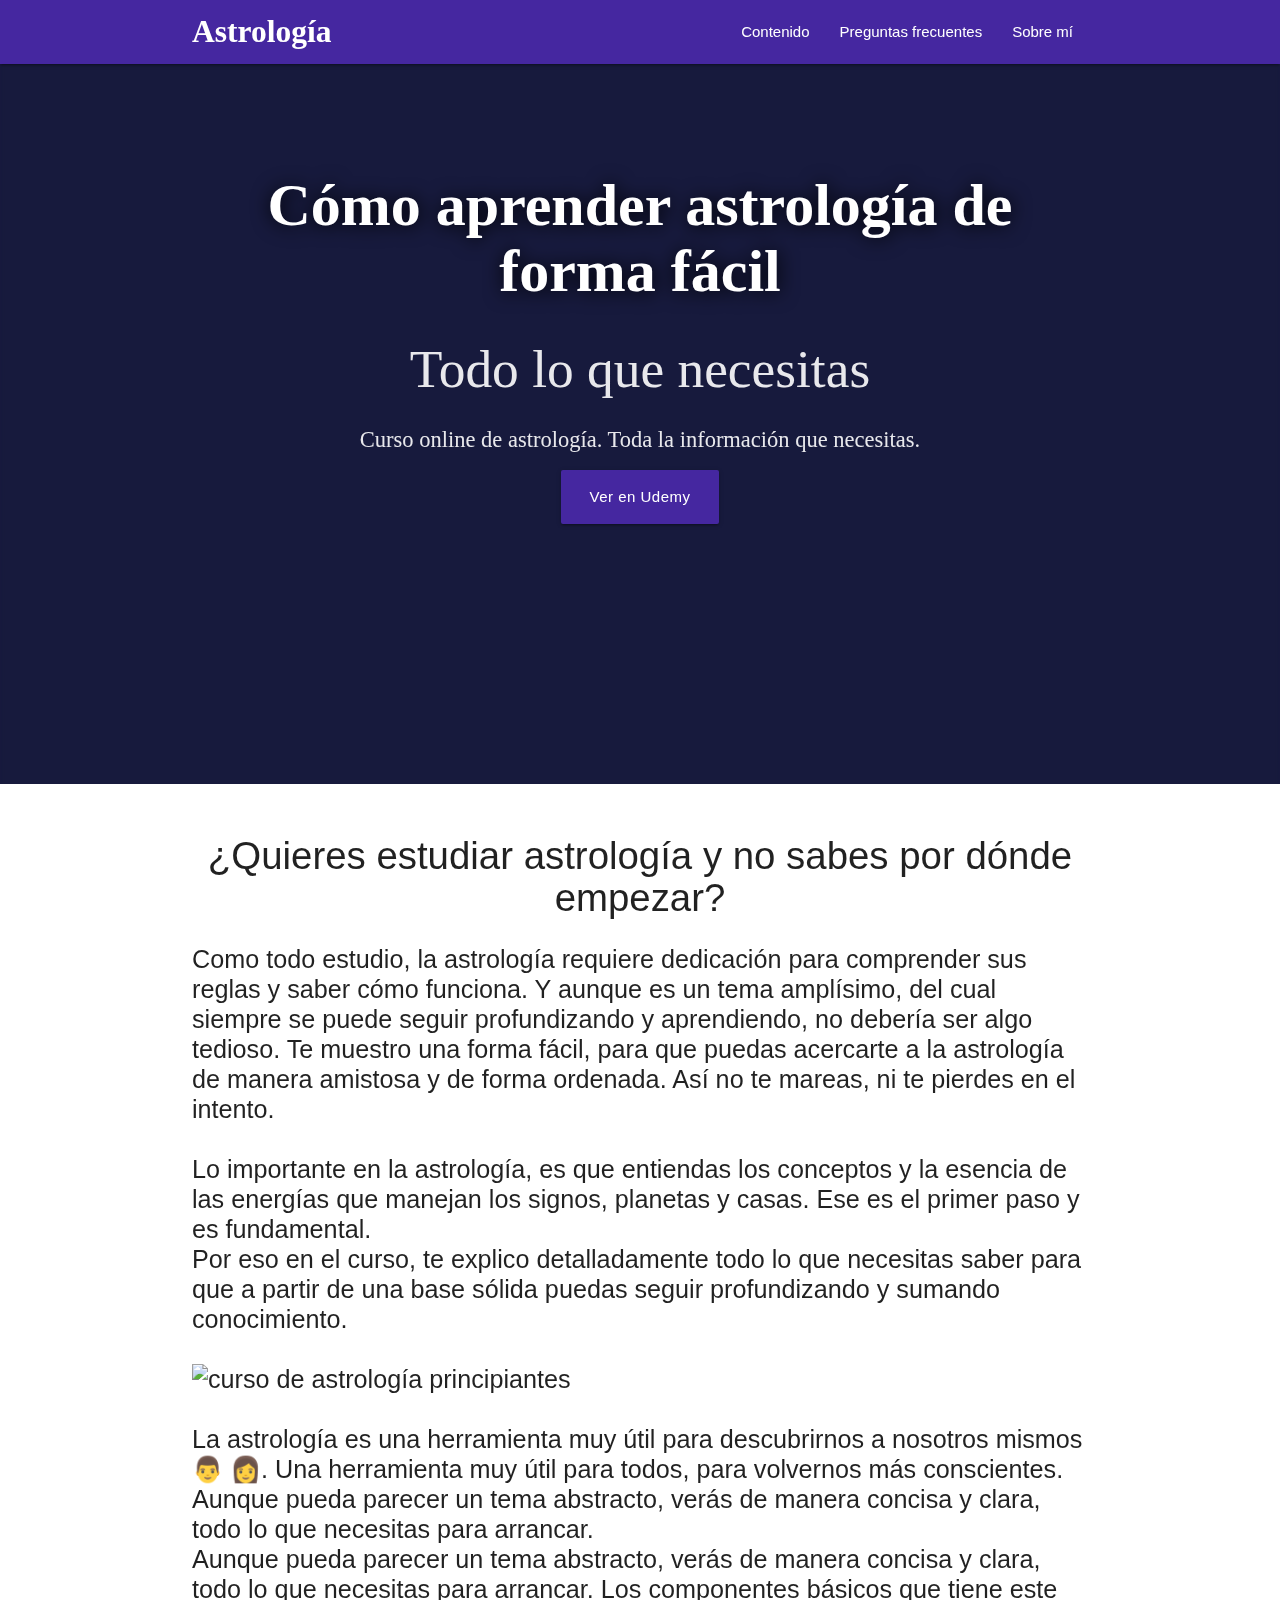
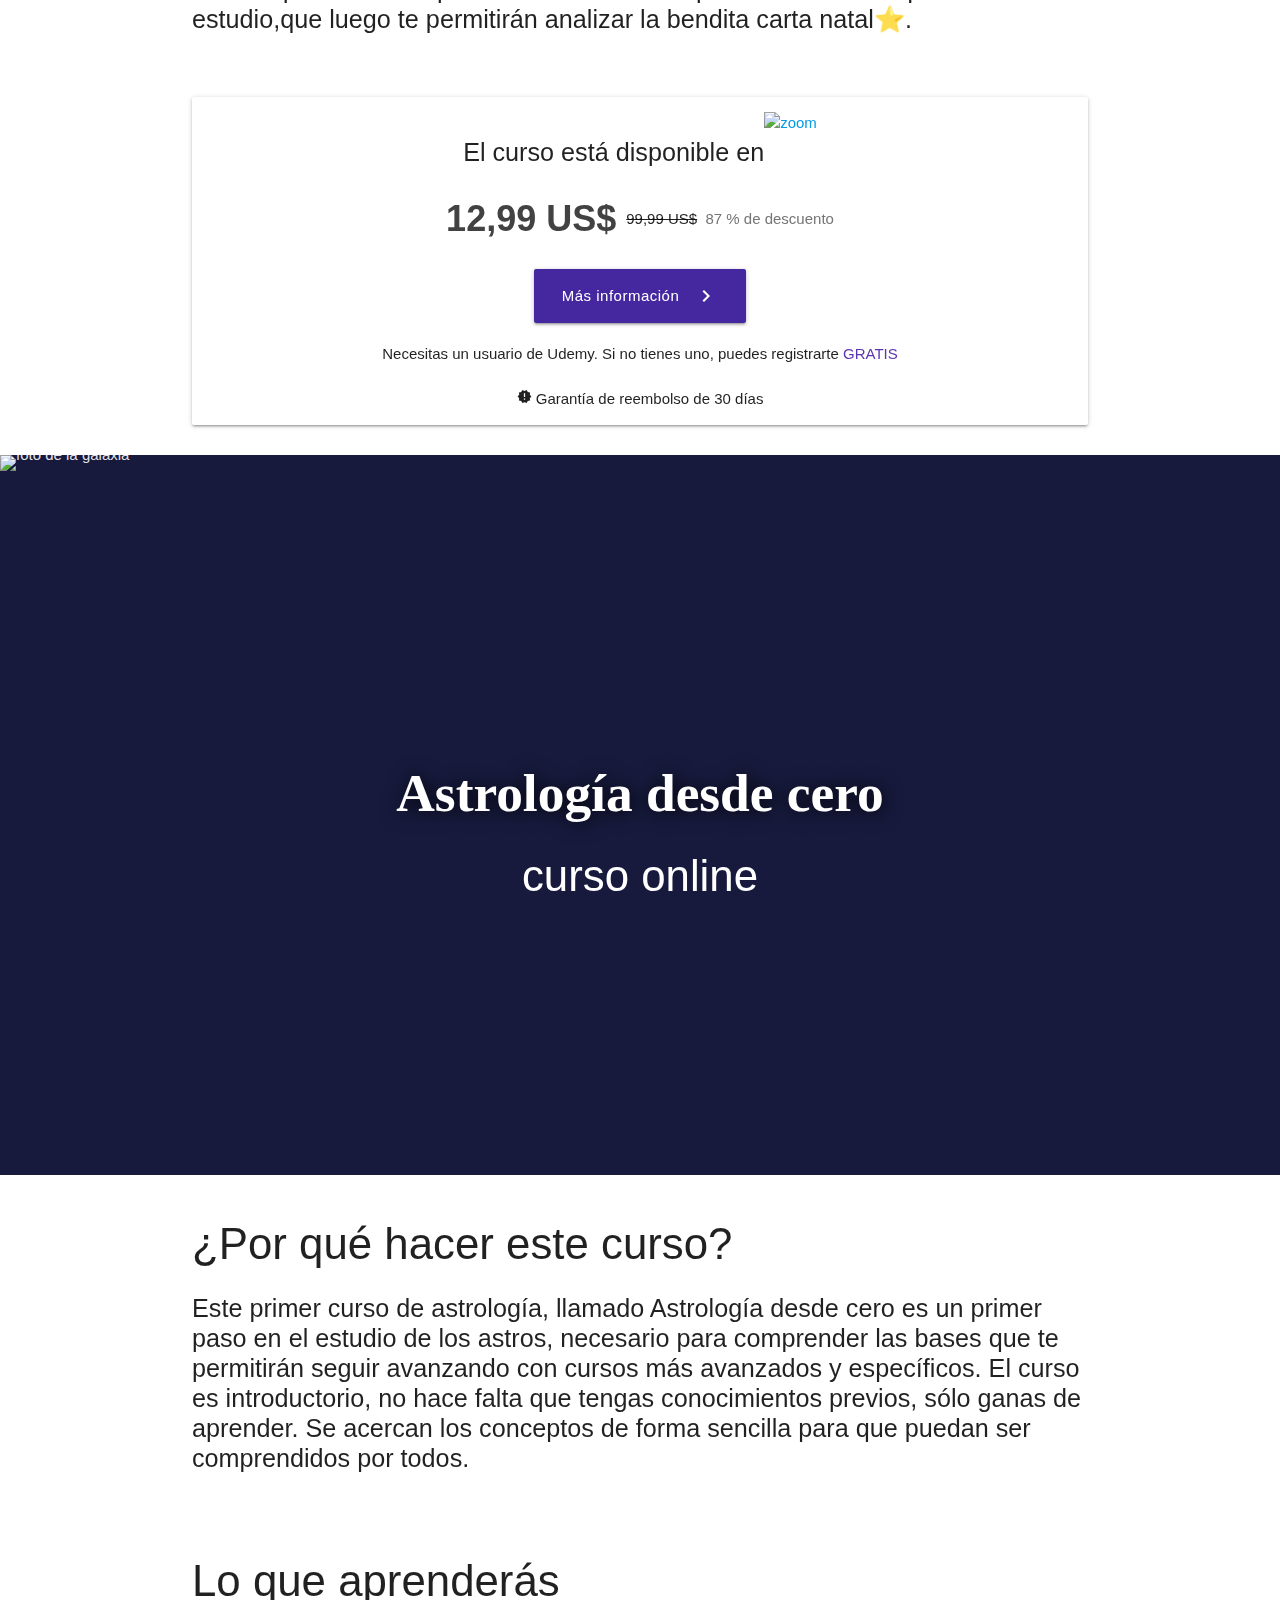
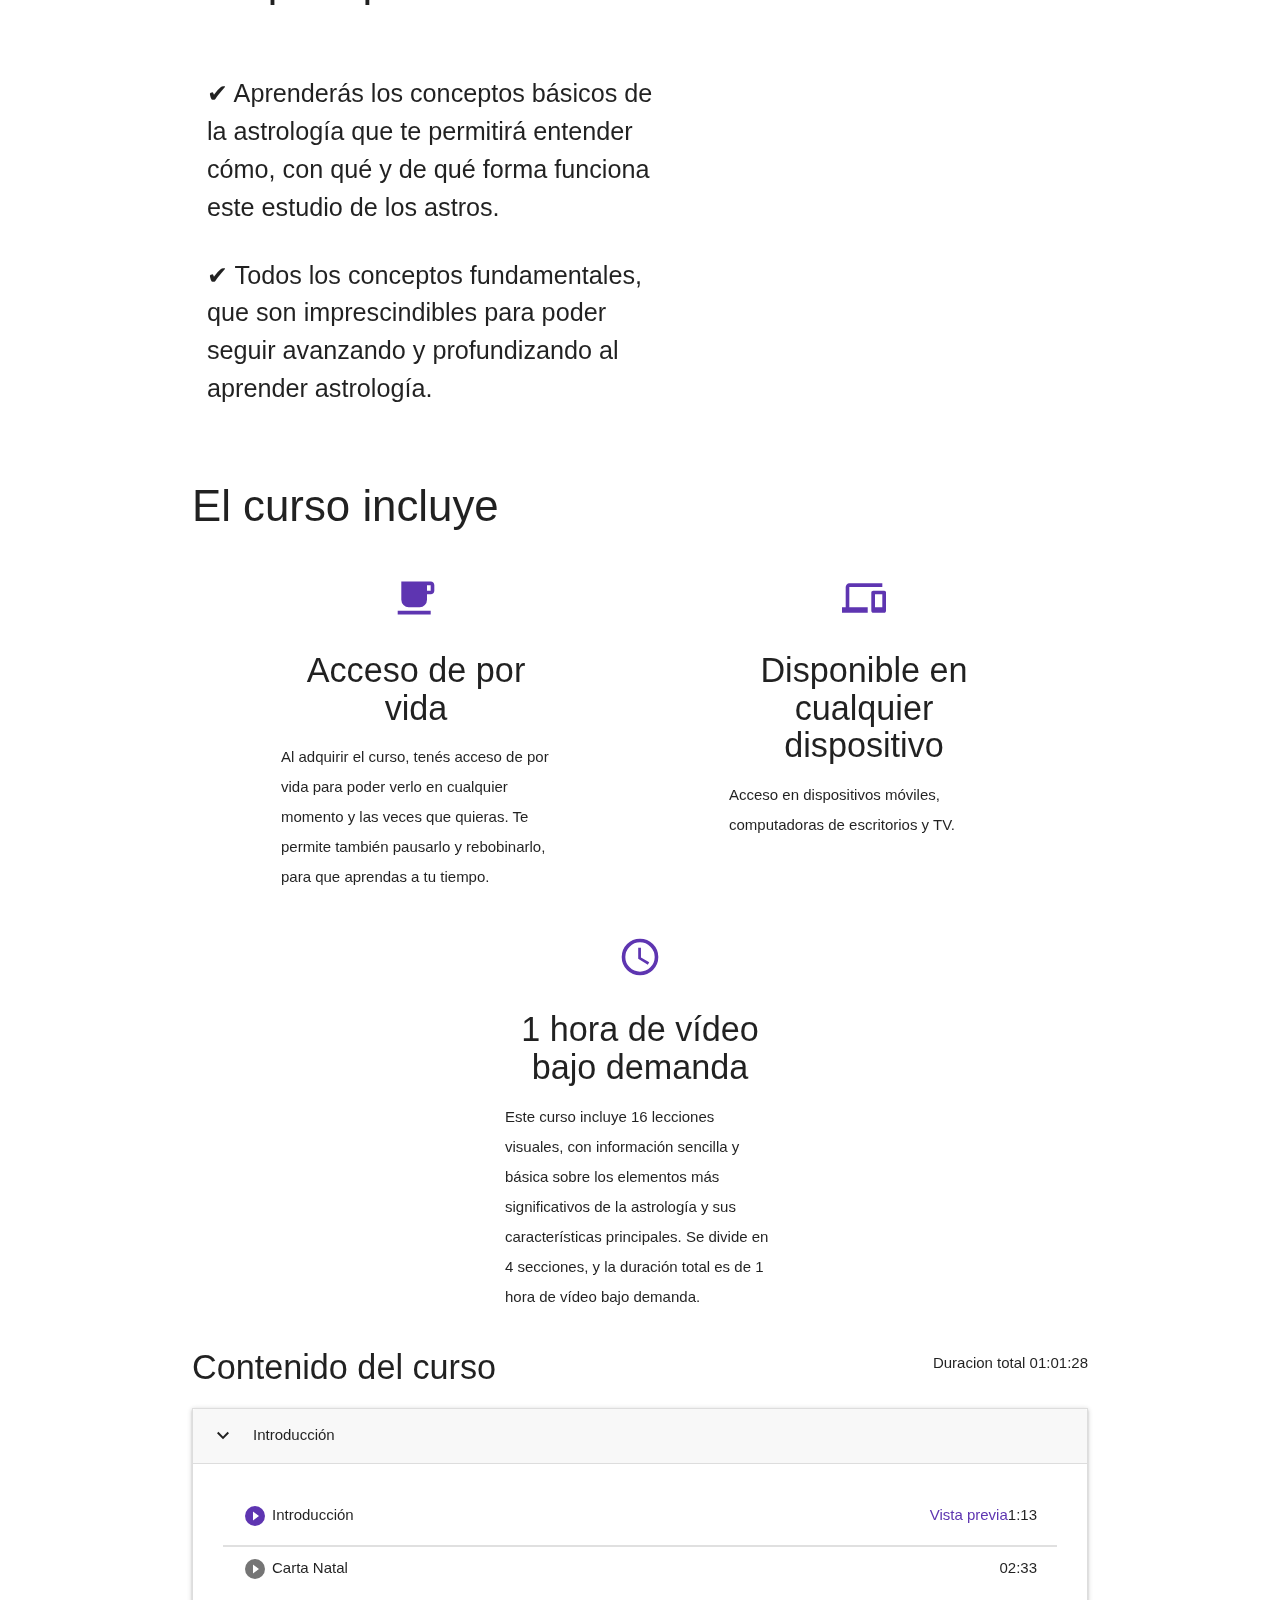
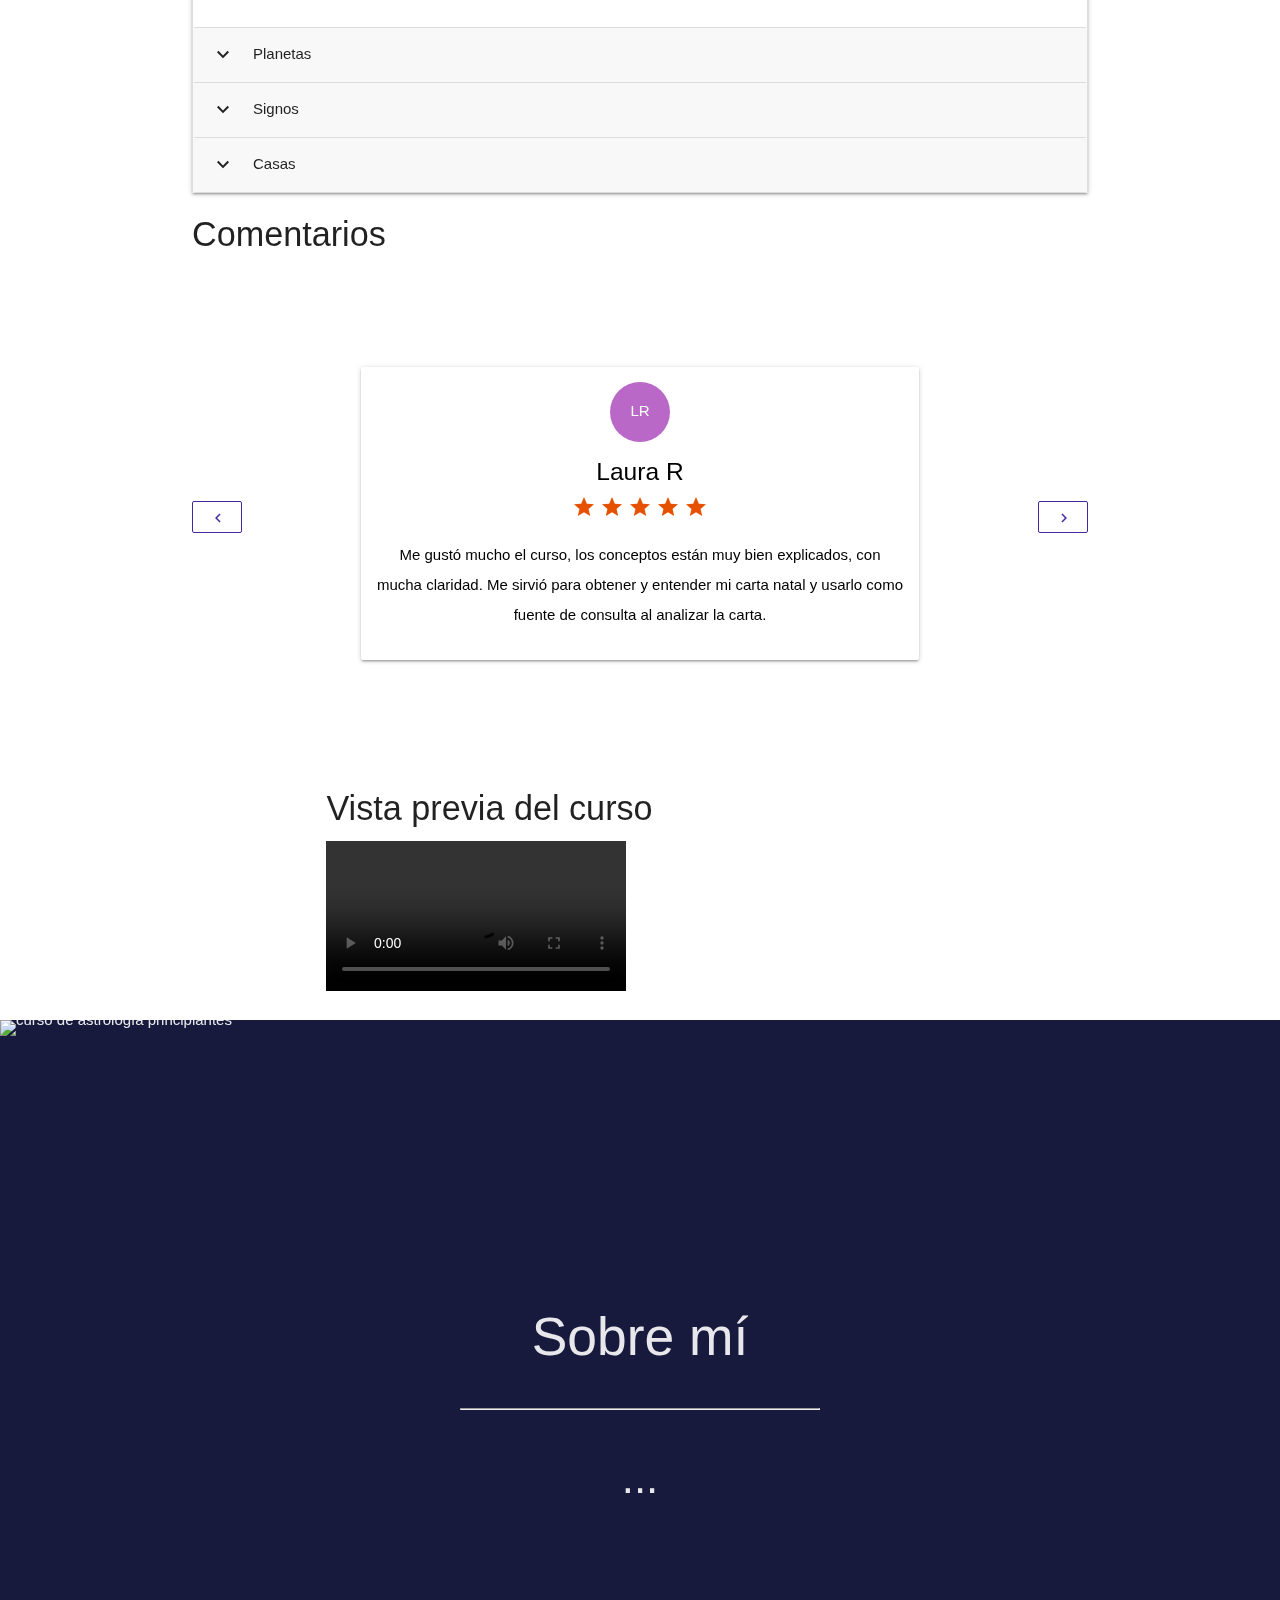
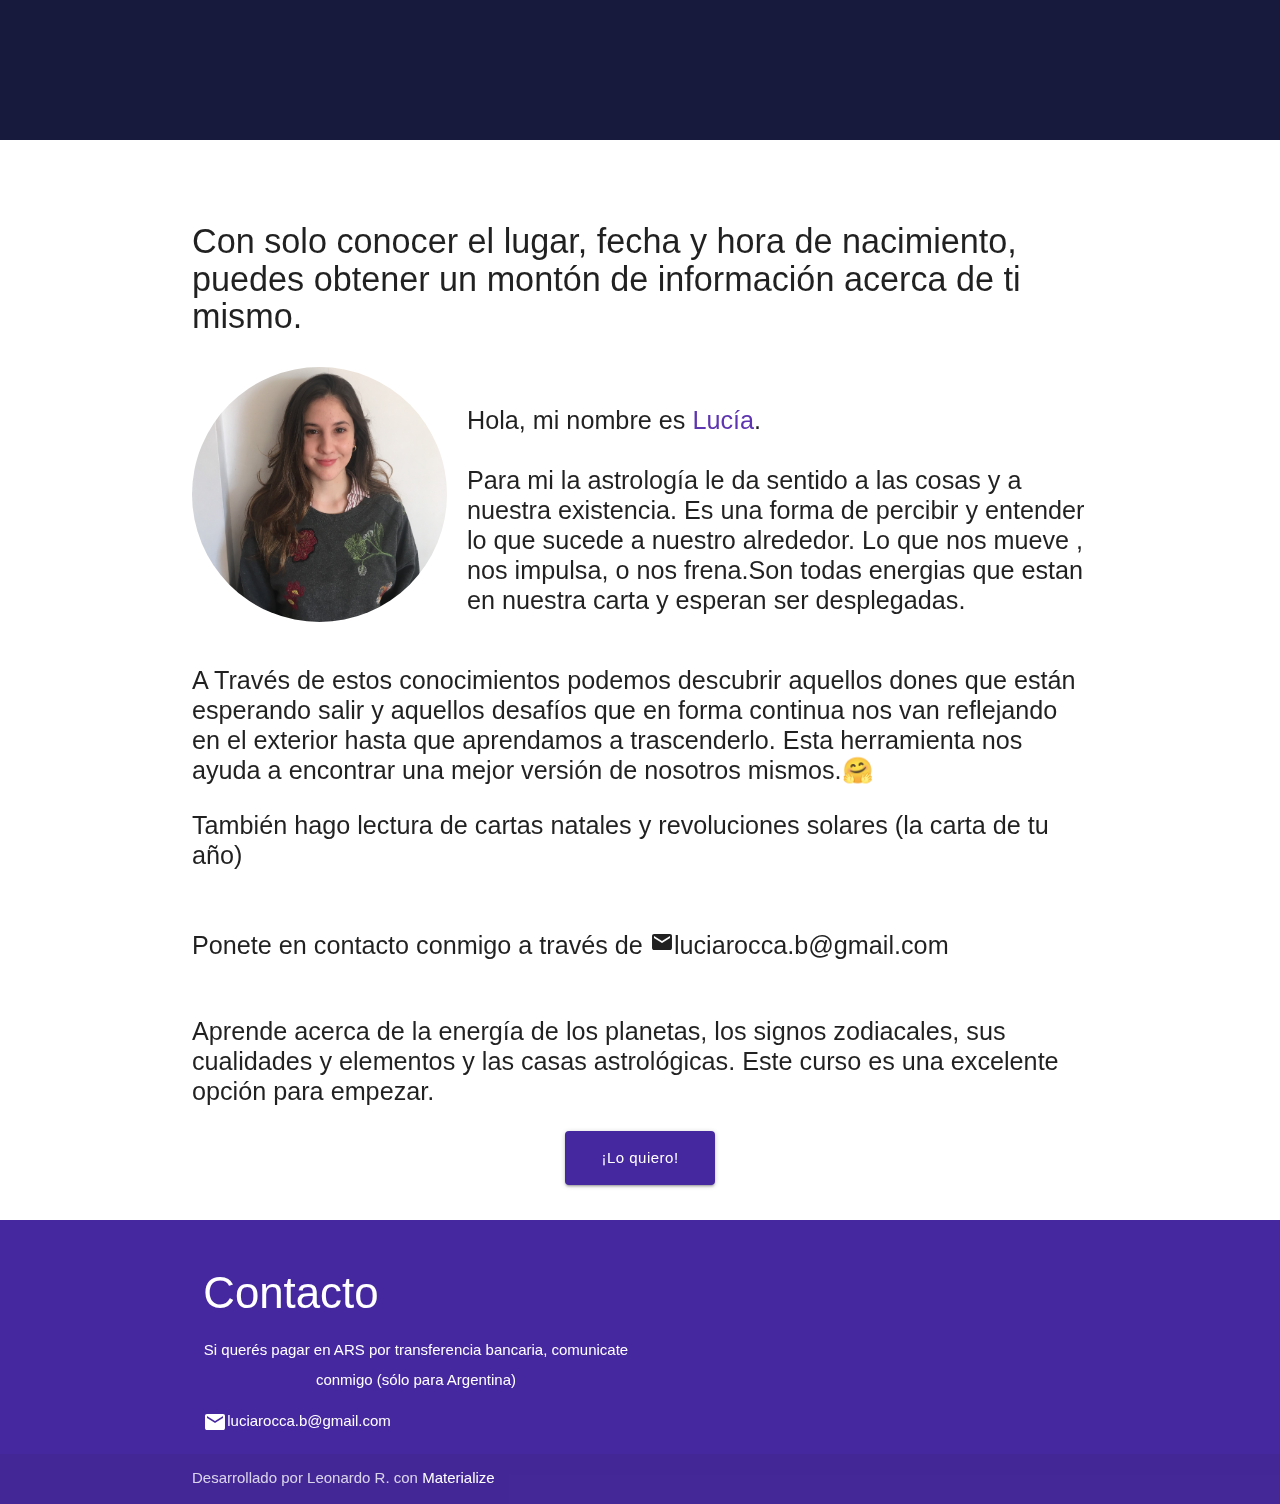
==== commit 4999474d: "change hotjar" ====
--- a/index.html
+++ b/index.html
@@ -141,12 +141,13 @@
     if (url_string.search("#123")==-1 )
           (function(h,o,t,j,a,r){
         h.hj=h.hj||function(){(h.hj.q=h.hj.q||[]).push(arguments)};
-        h._hjSettings={hjid:1946756,hjsv:6};
+        h._hjSettings={hjid:2182710,hjsv:6};
         a=o.getElementsByTagName('head')[0];
         r=o.createElement('script');r.async=1;
         r.src=t+h._hjSettings.hjid+j+h._hjSettings.hjsv;
         a.appendChild(r);
         })(window,document,'https://static.hotjar.com/c/hotjar-','.js?sv=');
+
 
 </script>
  
